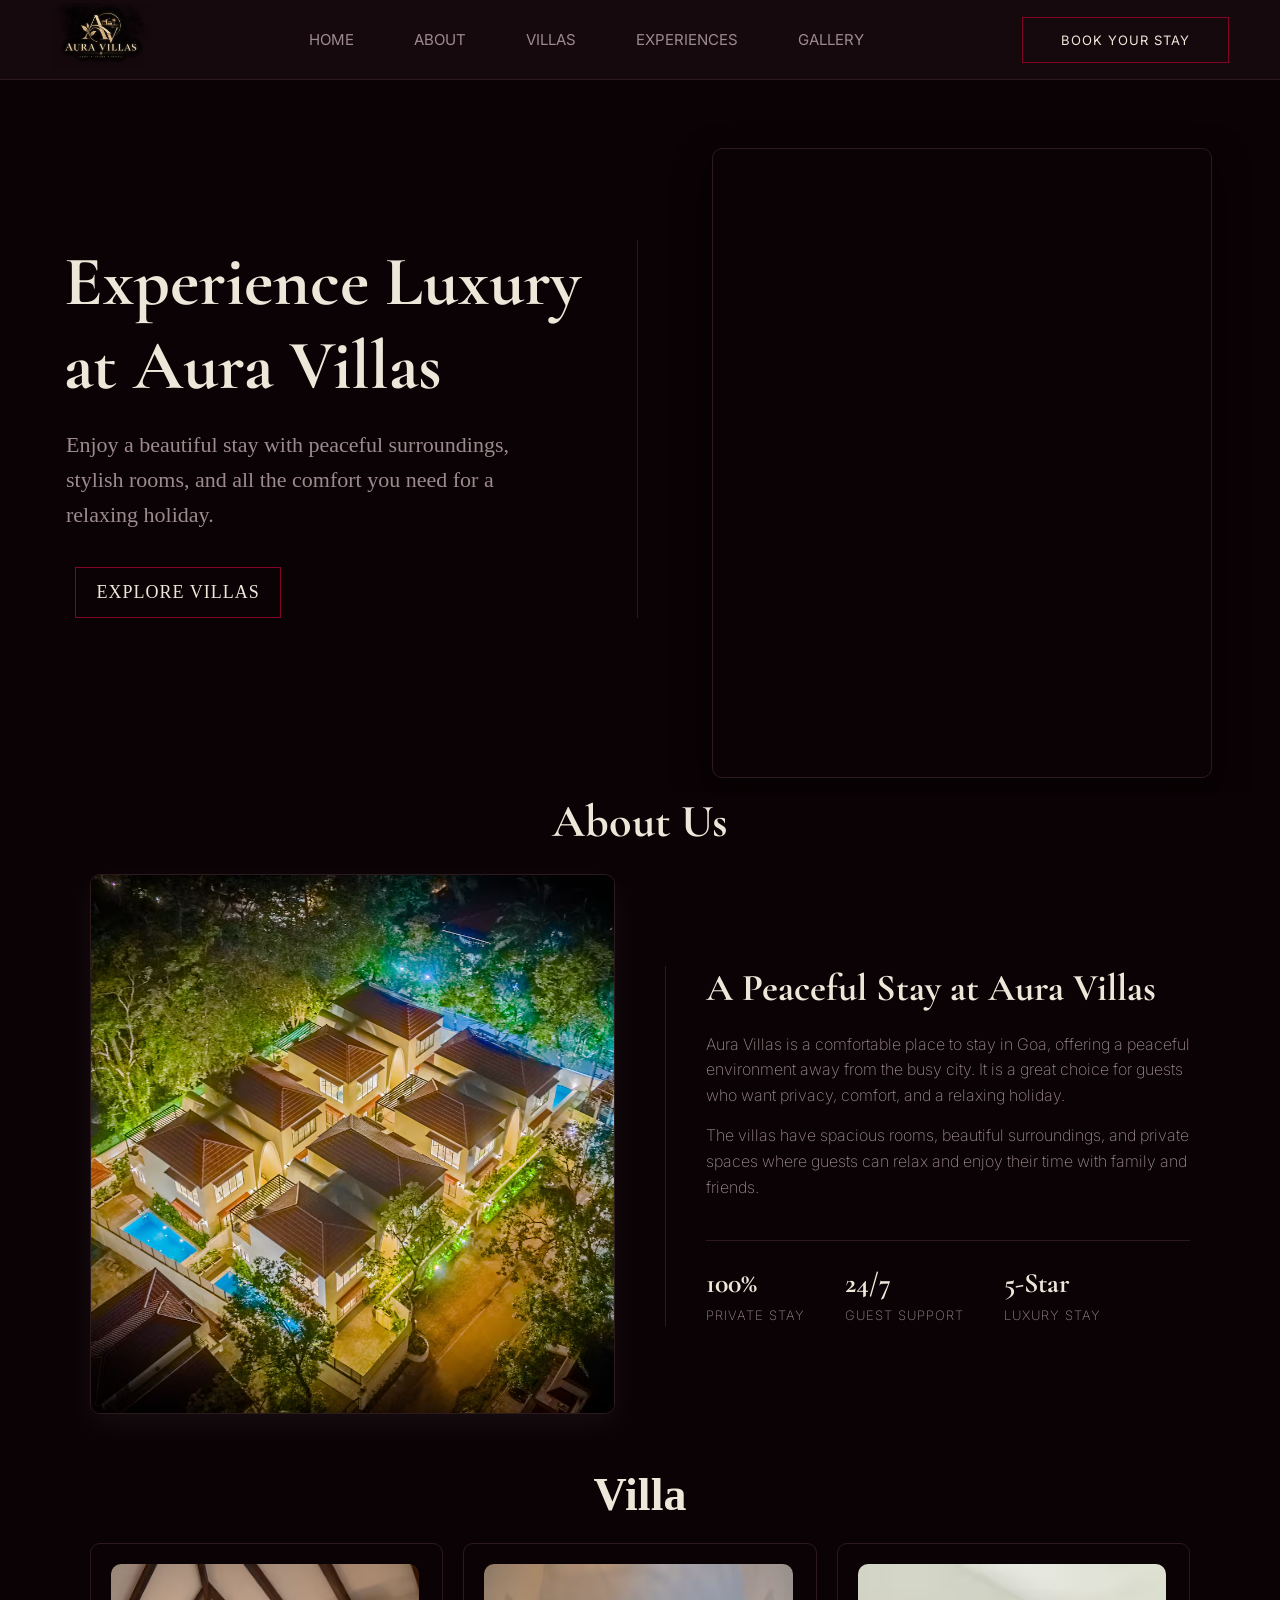
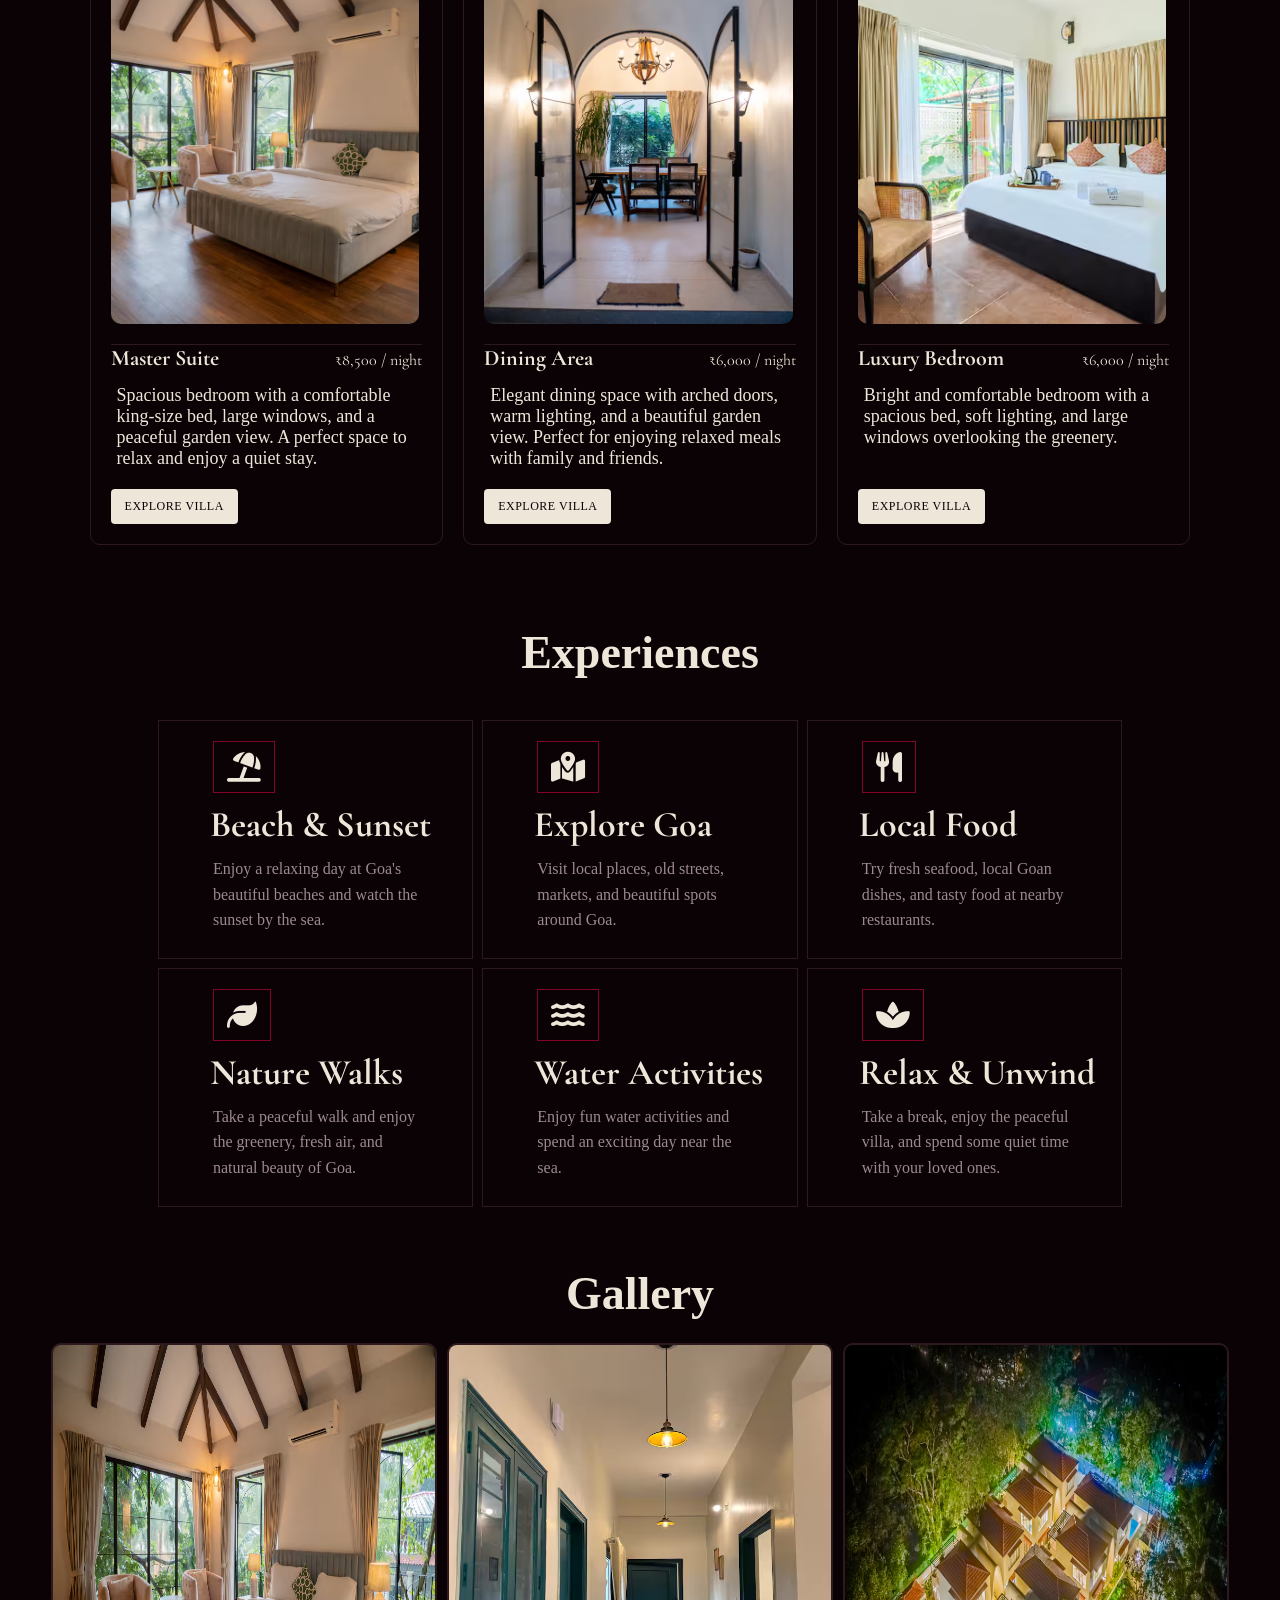
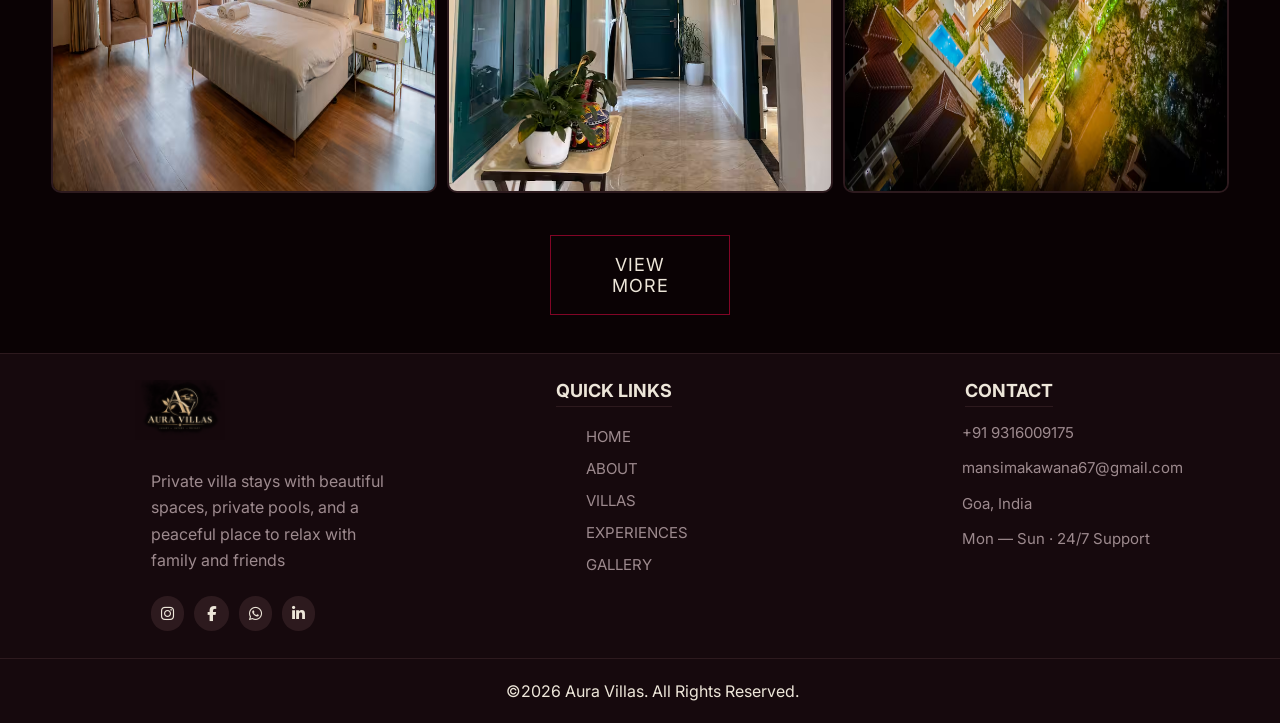
==== index.html @ abd3bade "link" ====
<!DOCTYPE html>
<html lang="en">

<head>
    <meta charset="UTF-8">
    <meta name="viewport" content="width=device-width, initial-scale=1.0">
    <link
        href="https://fonts.googleapis.com/css2?family=Cormorant+Garamond:wght@400;500;600;700&family=Inter:wght@400;500;600;700&family=JetBrains+Mono:wght@400;500;600;700&display=swap"
        rel="stylesheet">
    <link rel="stylesheet" href="https://cdnjs.cloudflare.com/ajax/libs/font-awesome/6.7.2/css/all.min.css">
    <link rel="stylesheet" href="css/style.css">
    <title>Aura Villas | Luxury Private Villas & Stays in Goa</title>
</head>

<body>

    <header>
        <div><img src="image/logo.png" alt="" class="logo"></div>
        <nav>
            <a href="#home">Home</a>
            <a href="#about">about</a>
            <a href="#villa">Villas</a>
            <a href="#experiences">Experiences</a>
            <a href="#gallery">Gallery</a>

        </nav>
        <a href="booking.html" class="btn">Book your stay</a>
    </header>
    <!-- ======================home=========================== -->

    <section class="home" id="home">
        <div class="con1">
            <div class="left">
                <!-- <p>You</p> -->
                <h1>Experience Luxury at Aura Villas</h1>
                <p>Enjoy a beautiful stay with peaceful surroundings, stylish rooms, and all the comfort you need for a
                    relaxing holiday.</p>
                <a class="btn-button" href="#villa">Explore villas</a>
            </div>
            <div class="hero-img"></div>


    </section>
    <!-- =======================about=============================== -->
    <section id="about" class="about-section">
        <h2>About Us</h2>
        <div class="about-container">
            <div class="about-img-box">
                <img src="image/img2.avif" alt="About Aura Villas">
            </div>
            <div class="about-text">


                <h3>A Peaceful Stay at Aura Villas</h3>

                <p>Aura Villas is a comfortable place to stay in Goa,
                    offering a peaceful environment away from the busy city.
                    It is a great choice for guests who want privacy,
                    comfort, and a relaxing holiday.</p>


                <p> The villas have spacious rooms, beautiful surroundings,
                    and private spaces where guests can relax and enjoy
                    their time with family and friends.</p>

                <div class="about-stats">
                    <div class="stat-item">
                        <h4>100%</h4>
                        <p>Private Stay</p>
                    </div>
                    <div class="stat-item">
                        <h4>24/7</h4>
                        <p>Guest Support</p>
                    </div>
                    <div class="stat-item">
                        <h4>5-Star</h4>
                        <p>Luxury Stay</p>
                    </div>
                </div>
            </div>

        </div>
    </section>

    <!-- ========================================= villas========================= -->

    <section id="villa" class="villa">
        <h2>Villa</h2>

        <div class="crad-con">
            <div class="room-card">
                <img src="image/img1.jpg" alt="">
                <div class="room-info">
                    <div class="mer" style="display: flex; gap:60px;">
                        <h3>Master Suite</h3>
                        <span class="price">₹8,500 / night</span>


                    </div>
                    <p>Spacious bedroom with a comfortable king-size bed, large windows, and a peaceful garden view. A
                        perfect space to relax and enjoy a quiet stay.</p>
                    <a class="explore_villas" href="explore_room1.html">Explore villa</a>
                </div>
            </div>


            <div class="room-card">
                <img src="image/img3.avif" alt="">
                <div class="room-info">
                    <div class="mer" style="display: flex; gap:64px;">
                        <h3>Dining Area</h3>
                        <span class="price">₹6,000 / night</span>

                    </div>

                    <p>Elegant dining space with arched doors, warm lighting, and a beautiful garden view. Perfect for
                        enjoying relaxed meals with family and friends.</p>
                    <a class="explore_villas" href="explore_room2.html">Explore villa</a>
                </div>
            </div>

            <div class="room-card">
                <img src="image/img4.avif" alt="">
                <div class="room-info">
                    <div class="mer">
                        <h3>Luxury Bedroom</h3>
                        <span class="price">₹6,000 / night</span>

                    </div>

                    <p>Bright and comfortable bedroom with a spacious bed, soft lighting, and large windows overlooking
                        the greenery.</p>

                    <a class="explore_villas" href="explore_room3.html">Explore villa</a>
                </div>
            </div>
        </div>
    </section>

    <!-- =====================experiences==================== -->
    <section id="experiences">
        <h2>Experiences</h2>
        <div class="exper-btn">

            <div class="detail-btn">
                <i class="fa-solid fa-umbrella-beach"></i>
                <h3>Beach & Sunset</h3>
                <p>Enjoy a relaxing day at Goa's beautiful beaches and watch the sunset by the sea.</p>
            </div>

            <div class="detail-btn">
                <i class="fa-solid fa-map-location-dot"></i>
                <h3>Explore Goa</h3>
                <p>Visit local places, old streets, markets, and beautiful spots around Goa.</p>
            </div>


            <div class="detail-btn">
                <i class="fa-solid fa-utensils"></i>
                <h3>Local Food</h3>
                <p>Try fresh seafood, local Goan dishes, and tasty food at nearby restaurants.</p>
            </div>

            <div class="detail-btn">
                <i class="fa-solid fa-leaf"></i>
                <h3>Nature Walks</h3>
                <p>Take a peaceful walk and enjoy the greenery, fresh air, and natural beauty of Goa.</p>
            </div>

            <div class="detail-btn">
                <i class="fa-solid fa-water"></i>
                <h3>Water Activities</h3>
                <p>Enjoy fun water activities and spend an exciting day near the sea.</p>
            </div>

            <div class="detail-btn">
                <i class="fa-solid fa-spa"></i>
                <h3>Relax & Unwind</h3>
                <p>Take a break, enjoy the peaceful villa, and spend some quiet time with your loved ones.</p>
            </div>
        </div>
    </section>
    <!-- ===========gallery================ -->
    <section id="gallery">
        <h2>Gallery</h2>
        <div class="gallery-con">
            <div class="gallery-card ">
                <img class="gallery-image" src="image/img1.jpg" alt="">
            </div>
            <div class="gallery-card ">
                <img class="gallery-image" src="image/img8.avif" alt="">
            </div>
            <div class="gallery-card">
                <img class="gallery-image" src="image/img2.avif" alt="">
            </div>
            <div class="gallery-card more-img">
                <img class="gallery-image" src="image/img3.avif" alt="">
            </div>
            <div class="gallery-card more-img">
                <img class="gallery-image" src="image/img4.avif" alt="">
            </div>
            <div class="gallery-card more-img">
                <img class="gallery-image" src="image/img5.avif" alt="">
            </div>
            <div class="gallery-card more-img">
                <img class="gallery-image" src="image/img6.avif" alt="">
            </div>
            <div class="gallery-card more-img">
                <img class="gallery-image" src="image/img7.avif" alt="">
            </div>
            <div class="gallery-card more-img">
                <img class="gallery-image" src="image/img8.avif" alt="">
            </div>

        </div>

        <button id="viewMore" class="viewMore">View More</button>
        <div id="imageP">
            <span>&times;</span>
            <img id="popupImage">
        </div>
    </section>

    <!-- ================footer======================= -->
    <footer class="site-footer">
        <div class="footer-container">

            <div class="footer-col">
                <img src="image/logo.png" alt="" class="lo">


                <p
                    style="padding: 1% 0 0 10%; line-height:1.65; font-size: 16px; width: 70%;text-align: start;margin: 0 23%;text-align: start;">
                    Private villa stays with beautiful spaces, private pools, and a peaceful place to relax with family
                    and friends</p>
                <div class="icon">
                    <a href="#"><i class="fa-brands fa-instagram"></i></a>
                    <a href="#" style="padding: 10px 13px;"><i class="fa-brands fa-facebook-f"></i></a>
                    <a href="#"><i class="fa-brands fa-whatsapp"></i></a>
                    <a href="#"><i class="fa-brands fa-linkedin-in"></i></a>
                </div>
            </div>

            <div class="footer-col">
                <h4>Quick Links</h4>

                <nav class="nav">
                    <a href="#home">Home</a>
                    <a href="#about">about</a>
                    <a href="#villa">Villas</a>
                    <a href="#experiences">Experiences</a>
                    <a href="#gallery">Gallery</a>

                </nav>
            </div>

            <div class="footer-col">
                <h4>Contact</h4>

                <p style="padding-top: 13px;"> +91 9316009175</p>
                <p> mansimakawana67@gmail.com</p>
                <p> Goa, India</p>
                <p>Mon — Sun · 24/7 Support</p>
            </div>
        </div>

        <div class="footer-bottom">
            <p>&copy;2026 Aura Villas. All Rights Reserved.</p>
        </div>
    </footer>

    <script src="js/script.js"></script>
</body>

</html>
---- css/style.css ----
:root {
        --color1: #810526;
        --color2: #9D8A8E;
        --color3: #2d1a1e;
        --color4: #0A0204;
        --color5: #EDE6D9;
        --color6: #9D8A8E;
        --color7: rgb(45 26 30 / 0.2);
        /* --color7: #ede6d9; */

        --serif: 'Cormorant Garamond', serif;
        --sans: 'Inter', sans-serif;
        --mono: 'JetBrains Mono', monospace;
    }

    * {
        padding: 0;
        margin: 0;
        color: var(--color5);
        box-sizing: border-box;

    }

    html,
    body {
        width: 100%;
        margin: 0;
        padding: 0;
        overflow-x: hidden;
        scroll-behavior: smooth;
    }

    img {
        max-width: 100%;
    }

    section,
    header,
    footer {
        max-width: 100%;
    }

    /* html {
        scroll-behavior: smooth;
    } */

    .logo {
        width: 100px;
    }

    header {
        background-color: #16090D;
        position: fixed;
        top: 0;
        font-family: var(--sans);
        width: 100%;
        z-index: 1000;
        border-bottom: 1px solid var(--color3);
        height: 80px;
        display: flex;
        align-items: center;
        justify-content: space-between;
        padding: 0 4%;
        font-size: 23px;
        color: var(--color2);
        /* background-color: var(--color1); */
    }

    nav {
        display: flex;
        gap: 60px;

    }


    nav a {
        color: var(--color2);
        text-decoration: none;
        text-transform: uppercase;
        font-size: 15px;
        transition: all 0.3s ease-in-out;
    }

    nav a:hover {
        color: var(--color5);
        transform: translateY(-1px);

    }

    .btn {
        display: inline-flex;
        align-items: center;
        padding: 14px 38px;
        color: var(--color5);
        text-decoration: none;
        text-transform: uppercase;
        border: 1px solid var(--color1);
        font-size: 13px;
        letter-spacing: 1px;
        transition: all 0.3s ease-in-out;

    }

    .btn:hover {
        background-color: var(--color1);
        transform: translateY(-2px);

        box-shadow: 0 10px 25px rgba(255, 255, 255, 0.15);

    }

    /* ================= */

    .hero-img {
        height: 100vh;
    }

    #home,
    #about,
    #villa,
    #experiences,
    #gallery {
        background-color: var(--color4);
    }

    .home {
        width: 100%;
        min-height: 85vh;
        padding: 80px 0 15px 0;
        overflow: hidden;




    }

    .con1 {
        display: grid;
        grid-template-columns: 1fr 1fr;
        align-items: center;
        max-width: 1300px;
        margin: 0 auto;
        padding: 0 5%;
    }

    .left {
        display: flex;
        flex-direction: column;
        justify-content: center;
        border-right: 1px solid var(--color3);

        animation: fadeInText 1s ease-in-out;
    }

    .left h1 {
        font-size: 70px;
        padding: 0 0 19px 0;
        font-family: var(--serif);
        font-weight: 700;
        color: var(--color5);
        line-height: 1.2;
    }

    .left p {
        font-size: 22px;
        padding: 0 73px 35px 2px;
        line-height: 1.6;
        color: var(--color6);
        font-weight: 400;


    }

    .btn-button {
        /* display: inline-flex; */

        padding: 14px 18px;
        color: var(--color5);

        border: 1px solid var(--color1);
        text-decoration: none;
        width: 36%;

        text-align: center;
        text-transform: uppercase;
        font-size: 18px;
        letter-spacing: 1px;
        margin: 0px 11px;
        transition: all 0.3s ease-in-out;
    }

    .btn-button:hover {
        /* background-color: var(--color1);
        transform: translateY(-2px); */
        color: var(--color5);
        border-color: var(--color5);
        transform: translateY(-3px);
        box-shadow: 0 10px 25px rgba(129, 5, 38, 0.4);
    }

    .home .hero-img {
        background-image: url(image/img1.avif);
        background-size: cover;
        background-position: center;
        width: 500px;
        height: 70vh;
        margin: 68px 4px 0 74px;
        border-radius: 10px;
        border: 1px solid var(--color3);
        transition: transform 0.4s ease;
        /* box-shadow: 0 10px 30px rgba(255, 255, 255, 0.15); */
        box-shadow: 0 15px 35px rgba(0, 0, 0, 0.5);
    }

    .home .hero-img:hover {
        transform: scale(1.03);
        box-shadow: 0 20px 40px rgba(129, 5, 38, 0.25);
        border-color: var(--color1);
    }


    /* ====================================== */
    #about h2 {
        width: 100%;
        font-size: 46px;
        padding: 0px 0 25px 0px;
        text-align: center;
        font-family: var(--serif);
    }

    .about-container {
        display: grid;
        grid-template-columns: 1fr 1fr;
        gap: 50px;
        margin: 0 7% 0 7%;
        align-items: center;
    }

    .about-text {
        display: flex;
        flex-direction: column;
        justify-content: center;
        border-left: 1px solid var(--color3);
        padding-left: 40px;
    }


    .about-text h3 {
        font-family: var(--serif);
        font-size: 38px;
        line-height: 1.2;
        color: var(--color5);
        margin-bottom: 20px;
    }

    .about-text p {
        font-size: 16px;
        line-height: 1.6;
        color: var(--color6);
        font-family: var(--sans);
        font-weight: 200;
        margin-bottom: 15px;
    }

    .about-stats {
        display: flex;
        gap: 40px;
        margin-top: 25px;
        border-top: 1px solid var(--color3);
        padding-top: 25px;
    }

    .stat-item h4 {
        font-size: 28px;
        font-family: var(--serif);
        color: var(--color5);
        margin-bottom: 5px;
    }

    .stat-item p {
        font-size: 13px;
        color: var(--color6);
        margin: 0;
        text-transform: uppercase;
        letter-spacing: 1px;
    }

    .about-img-box img {
        width: 100%;
        height: 60vh;
        object-fit: cover;
        border-radius: 10px;
        border: 1px solid var(--color3);
        box-shadow: 0 10px 30px rgba(255, 255, 255, 0.05);
        transition: transform 0.4s ease;
    }

    .about-img-box img:hover {
        transform: scale(1.02);
    }

    /* ============================================== */
    #villa {
        /* padding: 300px 0; */
        /* background-color: red; */
    }

    .villa h2 {
        width: 100%;
        font-size: 46px;
        padding: 50px 0 22px 0px;
        text-align: center;
    }

    .crad-con {
        display: grid;
        grid-template-columns: repeat(3, 1fr);
        gap: 20px;
        margin: 0 7% 0% 7%;
        object-fit: cover;
        /* border: 2px solid var(--color3);
        padding: 50px; */
        align-items: stretch;
        cursor: pointer;

    }


    .crad-con img {
        width: 99%;
        height: 40vh;
        object-fit: cover;
        /* transition: transform 0.4s ease; */
        border-radius: 10px;
    }

    /* .crad-con img:hover {
        transform: scale(1.05);
    } */

    .room-card {
        border: 1px solid var(--color3);
        padding: 20px;
        border-radius: 10px;
        transition: all 0.3s ease-in-out;

        display: flex;
        flex-direction: column;
        height: auto;


    }

    .room-card:hover {
        border: 1px solid var(--color1);
        transform: translateY(-5px);

    }

    .room-info {
        border-top: 1px solid var(--color3);
        margin-top: 20px;

        display: flex;
        flex-direction: column;
        flex-grow: 1;

    }


    .room-info h3 {
        font-family: var(--serif);
        font-size: 22px;
        white-space: nowrap;

    }

    .room-info h3:hover {
        color: var(--color1);
    }

    .price {
        font-size: 16px;
        font-family: var(--serif);
        white-space: nowrap;
        border-bottom: none;
    }

    .room-info P {
        font-size: 18px;
        padding: 14px 6px 0 6px;
        font-family: var(--arial);
        font-weight: 200;
        flex-grow: 1;


    }

    .mer {
        display: flex;
        justify-content: space-between;
        align-items: baseline;
        gap: 10px;
        flex-wrap: nowrap;
    }

    .explore_villas {
        display: inline-flex;
        align-items: center;
        justify-content: center;
        padding: 10px 14px;
        border-radius: 4px;
        color: var(--color4);
        text-decoration: none;
        background-color: var(--color5);
        text-transform: uppercase;
        font-size: 12px;
        letter-spacing: 0.5px;
        margin-top: 20px;
        width: auto;
        transition: all 0.3s ease-in-out;
        align-self: flex-start;
    }

    .explore_villas:hover {
        background-color: var(--color1);
        color: var(--color5);
        transform: translateY(-2px);
    }



    /* ======================================= */

    #experiences h2 {
        /* width: 100%; */
        font-size: 46px;
        padding: 81px 0 1px 0px;
        text-align: center;
    }


    .exper-btn {
        display: grid;
        grid-template-columns: repeat(3, 1fr);
        /* border: 1px solid var(--color3); */
        gap: 9px;
        padding: 30px;
        margin: 10px 10% 0 10%;

    }



    .detail-btn {
        display: block;
        border: 1px solid var(--color3);
        padding: 20px 20px 0 20px;
        /* transition: background-color 0.4s ease; */
        transition: transform 0.4s ease;
    }

    .detail-btn:hover {
        border: 1px solid var(--color1);
        background-color: var(--color3);
        transform: translateY(-5px);
    }

    /* .detail-btn:hover {
        background-color: rgb(45 26 30 / 20%);
    } */

    .detail-btn i {
        font-size: 30px;
        padding: 10px 13px 10px 13px;
        /* width: 22%; */
        margin-left: 34px;
        border: 1px solid var(--color1);

    }

    .detail-btn i:hover {
        color: var(--color5);
        background-color: var(--color1);
        /* transform: translateY(-5px) scale(1.1); */
    }

    .detail-btn h3 {
        font-family: var(--serif);
        font-size: 36px;
        padding: 10px 6px;
        padding: 10px 0px 0 31px;
    }

    .detail-btn p {
        font-size: 16px;
        padding: 10px 28px 25px 34px;
        font-family: var(--arial);
        font-weight: 200;
        color: var(--color6);
        line-height: 1.6;
    }

    /* .detail-btn div {
        display: flex;
        align-items: center;
        gap: 30px;
        padding-bottom: 12px;
    } */
    /* ======================================================= */
    #gallery {
        padding-bottom: 3%;
    }

    #gallery h2 {
        font-size: 46px;
        padding: 30px 0 23px 0px;
        text-align: center;
    }

    .gallery-con {
        display: grid;
        grid-template-columns: 1fr 1fr 1fr;
        /* grid-template-rows: 1fr 1fr; */
        gap: 10px;
        margin: 0 4% 3% 4%;

    }

    .gallery-card img {
        /* width: 435px;
        height: 59vh; */
        border: 2px solid var(--color3);
        /* box-shadow: 0 10px 30px rgba(255, 255, 255, 0.15); */
        width: 100%;
        height: 450px;
        cursor: pointer;
        transition: transform 0.4s ease;
        border-radius: 10px;

    }



    .gallery-card img:hover {
        transform: scale(1.05);
    }


    .more-img {
        display: none;

    }

    .viewMore {
        display: flex;
        justify-content: center;
        /* border: none; */
        padding: 18px 38px;
        align-items: center;
        margin: 0 43%;
        width: auto;
        font-size: 18px;
        /* border-radius: 10px; */
        /* margin-bottom: 5%; */
        font-family: var(--sans);
        text-transform: uppercase;
        letter-spacing: 1px;
        color: var(--color5);
        background-color: transparent;
        border: 1px solid var(--color1);
        transition: all 0.3s ease-in-out;
    }

    .viewMore:hover {
        background-color: var(--color1);
        transform: translateY(-2px);
        box-shadow: 0 10px 25px rgba(255, 255, 255, 0.15);
    }

    #imageP {
        display: none;
        position: fixed;
        top: 0;
        left: 0;
        width: 100%;
        height: 100%;

        background-color: rgba(0, 0, 0, 0.85);
        z-index: 1000;
        align-items: center;
        justify-content: center;
    }

    #imageP img {
        max-width: 90%;
        max-height: 90%;
        object-fit: contain;
    }

    #imageP span {
        position: absolute;
        top: 20px;
        right: 30px;
        color: white;
        font-size: 40px;
        cursor: pointer;
        z-index: 100000;
    }



    /* ================================================================= */
    .site-footer {
        background-color: #16090D;
        padding-top: 2%;
        width: 100%;
        font-family: var(--sans);
        border-top: 1px solid var(--color3);

    }


    .footer-container {
        display: flex;
        flex-wrap: wrap;
        justify-content: space-between;
        /* gap: 30px; */
        max-width: 1500px;
        margin: 0 auto;
        padding: 0 73px 4px 20px;
    }

    .footer-col {
        flex: 1;
        min-width: 240px;
        text-align: center;
    }

    .footer-col nav {
        display: flex;
        flex-direction: column;
        align-items: flex-start;

        margin: 5% 43%;
        gap: 13px;


    }

    .footer-col nav a {
        color: var(--color2);
        text-decoration: none;
        text-transform: uppercase;
        font-size: 15px;
        transition: all 0.3s ease-in-out;
    }

    .footer-col nav a:hover {
        color: var(--color5);
        transform: translateY(-1px);
    }




    .footer-col h4 {
        /* color: var(--color2); */
        text-decoration: none;
        text-transform: uppercase;
        font-size: 18px;
        border-bottom: 1px solid var(--color3);

        display: inline-block;
        padding-bottom: 5px;
        transition: all 0.3s ease-in-out;
    }


    .footer-col h4:hover {
        border-bottom: 1px solid var(--color1);
        color: var(--color1);
        /* transform: translateY(-1px); */
    }


    .footer-col p {
        font-size: 15px;
        line-height: 1.7;
        margin-bottom: 10px;
        display: flex;

        align-items: center;
        padding: 0 0% 0 38%;
        color: var(--color2);
        text-decoration: none;

        transition: all 0.3s ease-in-out;

    }

    .footer-col p:hover {
        color: var(--color5);
        transform: translateY(-1px);
    }


    .lo {
        width: 90px;
        /* margin: 20px; */
        margin-left: -19%;
        padding-bottom: 20px;

    }

    .icon {
        display: flex;
        gap: 10px;
        /* padding-top: 5%; */
        text-align: center;
        margin: 23px 33%;

    }

    .icon a {
        background: var(--color3);
        /* color: var(--color1); */
        font-size: 18px;
        padding: 10px;
        border-radius: 20px;
        display: flex;
        align-items: center;
        justify-content: center;
    }

    .icon a:hover {
        background-color: var(--color1);

    }


    .footer-col a {
        color: var(--color9);
        text-decoration: none;
        font-size: 15px;
        transition: color 0.3s;
    }

    .footer-col a:hover {
        color: var(--color11);
    }

    .footer-bottom {

        background-color: var(--color10);


        font-size: 16px;
        border-top: 1px solid var(--color3);
        padding: 22px 16px 22px 40px;
        color: var(--color11);
        text-align: center;
    }

    .footer-bottom p {
        transition: all 0.3s ease-in-out;
    }

    .footer-bottom p:hover {
        color: var(--color1);
        /* color: var(--color1); */
    }

    @media (max-width: 1200px) {

        header {
            width: 100%;
            padding: 0 4%;
        }

        nav {
            gap: 30px;
        }

        .con1 {
            padding: 0 4%;
        }

        .left h1 {
            font-size: 58px;
        }

        .left p {
            font-size: 19px;
            padding-right: 30px;
        }

        .home .hero-img {
            width: 90%;
            margin: 50px auto 0;
        }

        .crad-con {
            margin: 0 1%;
        }

        .room-card {
            height: auto;
            min-height: 520px;
        }

        .gallery-con {
            grid-template-columns: repeat(2, 1fr);
            margin: 0 3% 3%;
        }

        .gallery-card img {
            width: 100%;
            height: 450px;
        }


    }

    @media (max-width: 992px) {


        header {
            width: 92%;
            height: 70px;
            padding: 0 4%;
        }

        .logo {
            width: 85px;
        }

        nav {
            gap: 18px;
        }

        nav a {
            font-size: 12px;
        }

        .btn {
            padding: 11px 18px;
            font-size: 11px;
        }


        /* HOME */

        .home {
            padding-top: 90px;
        }

        .con1 {
            grid-template-columns: 1fr;
            gap: 40px;
            text-align: center;
        }

        .left {
            border-right: none;
            border-bottom: 1px solid var(--color3);
            padding-bottom: 35px;
            align-items: center;
        }

        .left h1 {
            font-size: 55px;
        }

        .left p {
            font-size: 18px;
            padding: 0 10%;
        }

        .btn-button {
            width: 180px;
            margin: 0;
        }

        .home .hero-img {
            width: 80%;
            height: 55vh;
            margin: 0 auto;
        }


        .about-container {
            grid-template-columns: 1fr;
            gap: 35px;
            margin: 0 7%;
        }

        .about-img-box {
            order: 1;
        }

        .about-text {
            order: 2;
            border-left: none;
            border-top: 1px solid var(--color3);
            padding: 30px 0 0;
        }

        .about-img-box img {
            height: 50vh;
        }

        .about-text h3 {
            font-size: 34px;
        }



        .crad-con {
            grid-template-columns: repeat(2, 1fr);
            gap: 18px;
            margin: 0 5%;
        }

        .room-card {
            height: auto;
            min-height: 441px;
            padding: 15px;
        }

        .crad-con img {
            width: 100%;
            height: 35vh;
        }

        .room-info h3 {
            font-size: 30px;
        }

        .room-info p {
            font-size: 16px;
        }

        .mer {
            gap: 10px !important;
            flex-wrap: wrap;
            align-items: center;
        }

        .price {
            padding: 10px;
        }



        .exper-btn {
            grid-template-columns: repeat(2, 1fr);
            margin: 10px 5%;
            padding: 20px;
        }

        .detail-btn h3 {
            font-size: 30px;
            padding-left: 15px;
        }

        .detail-btn p {
            padding-left: 18px;
            padding-right: 18px;
        }

        .detail-btn i {
            margin-left: 15px;
        }




        .gallery-con {
            grid-template-columns: repeat(2, 1fr);
            margin: 0 5% 4%;
        }

        .gallery-card img {
            width: 100%;
            height: 400px;
        }

        .viewMore {
            margin: 0 auto;
        }

        .footer-container {
            padding: 30px 5%;
            gap: 35px;
        }

        .footer-col {
            min-width: 200px;
        }

        .footer-col p {
            padding: 0 !important;
            margin: 8px 0 !important;
            justify-content: center;
        }

        .footer-col nav {
            margin: 20px auto;
            align-items: center;
        }

        .lo {
            margin: 0 auto 20px;
            display: block;
        }

        .icon {
            margin: 20px auto;
            justify-content: center;
        }

    }

    @media (max-width: 768px) {
        header {
            position: fixed;
            width: 100%;
            height: auto;
            min-height: 65px;
            padding: 10px 5%;
            box-sizing: border-box;
            flex-wrap: wrap;
            justify-content: center;
            gap: 10px;
        }

        header>div {
            width: 100%;
            display: flex;
            justify-content: center;
        }

        .logo {
            width: 75px;
        }

        header nav {
            width: 100%;
            justify-content: center;
            flex-wrap: wrap;
            gap: 12px;
        }

        header nav a {
            font-size: 10px;
        }

        header>.btn {
            display: none;
        }

        .home {
            padding-top: 150px;
            min-height: auto;
            padding-bottom: 50px;
        }

        .con1 {
            display: flex;
            flex-direction: column;
            padding: 0 6%;
            gap: 30px;
        }

        .left {
            width: 100%;
            border-bottom: 1px solid var(--color3);
            padding-bottom: 30px;
        }

        .left h1 {
            font-size: 42px;
            line-height: 1.1;
            padding-bottom: 15px;
        }

        .left p {
            font-size: 16px;
            line-height: 1.6;
            padding: 0;
        }

        .btn-button {
            width: 160px;
            font-size: 13px;
            padding: 12px;
            margin-top: 10px;
        }

        .home .hero-img {
            width: 100%;
            height: 55vh;
            margin: 0;
            border-radius: 8px;
        }

        #about h2,
        .villa h2,
        #experiences h2,
        #gallery h2 {
            font-size: 38px;
        }



        #about {
            padding: 45px 0;
        }

        .about-container {
            display: flex;
            flex-direction: column;
            margin: 0 6%;
            gap: 25px;
        }

        .about-img-box {
            width: 100%;
        }

        .about-img-box img {
            width: 100%;
            height: 45vh;
        }

        .about-text {
            padding: 25px 0 0;
            border-top: 1px solid var(--color3);
        }

        .about-text h3 {
            font-size: 32px;
        }

        .about-text p {
            font-size: 15px;
        }

        .about-stats {
            gap: 15px;
            justify-content: space-between;
        }

        .stat-item {
            text-align: center;
        }

        .stat-item h4 {
            font-size: 23px;
        }

        .stat-item p {
            font-size: 10px;
        }

        #villa {
            padding-bottom: 40px;
        }

        .villa h2 {
            padding-top: 45px;
        }

        .crad-con {
            display: flex;
            overflow-x: auto;
            flex-wrap: nowrap;
            gap: 20px;
            margin: 0 6%;
            padding-bottom: 15px;

            scroll-snap-type: x mandatory;
            -webkit-overflow-scrolling: touch;
        }

        .room-card {
            flex: 0 0 85%;
            min-width: 85%;
            width: 85%;
            min-height: auto;
            height: auto;
            padding: 15px;
            box-sizing: border-box;
            scroll-snap-align: start;
        }

        .crad-con img {
            width: 100%;
            height: 300px;
        }

        .room-info {
            margin-top: 15px;
        }

        .room-info h3 {
            font-size: 30px;
            padding: 10px 0;
        }

        .room-info p {
            font-size: 15px;
            line-height: 1.6;
            padding: 8px 0;
        }

        .mer {
            display: flex;
            gap: 5px;
            justify-content: space-between;
        }

        .price {
            font-size: 17px;
            padding: 10px 0;
            border-bottom: none;
        }

        .explore_villas {
            font-size: 11px;
            padding: 10px 12px;
            margin: 10px 0;
        }

        .crad-con::-webkit-scrollbar {
            height: 5px;
        }

        .crad-con::-webkit-scrollbar-thumb {
            background: var(--color2);
            border-radius: 10px;
        }

        .crad-con::-webkit-scrollbar-track {
            background: var(--color7);
            border-radius: 10px;
        }

        #experiences {
            padding-bottom: 40px;
        }

        #experiences h2 {
            padding-top: 50px;
        }


        .exper-btn {
            display: flex;
            overflow-x: auto;
            flex-wrap: nowrap;
            gap: 15px;
            margin: 10px 5%;
            padding: 10px 0 15px;

            scroll-snap-type: x mandatory;
            -webkit-overflow-scrolling: touch;
        }

        .detail-btn {
            flex: 0 0 85%;
            min-width: 85%;
            padding: 18px 15px;
            scroll-snap-align: start;
        }

        .detail-btn i {
            margin-left: 0;
            font-size: 25px;
            padding: 8px 10px;
        }

        .detail-btn h3 {
            font-size: 30px;
            padding: 12px 0 5px;
        }

        .detail-btn p {
            font-size: 14px;
            padding: 5px 0 15px;
        }

        .exper-btn::-webkit-scrollbar {
            height: 5px;
        }

        .exper-btn::-webkit-scrollbar-thumb {
            background: var(--color2);
            border-radius: 10px;
        }

        .exper-btn::-webkit-scrollbar-track {
            background: var(--color7);
            border-radius: 10px;
        }

        #gallery {
            padding-bottom: 40px;
        }

        #gallery h2 {
            padding-top: 45px;
        }

        .gallery-con {
            display: flex;
            overflow-x: auto;
            flex-wrap: nowrap;
            gap: 12px;
            margin: 0 6% 25px;
            padding-bottom: 15px;

            scroll-snap-type: x mandatory;
            -webkit-overflow-scrolling: touch;
        }

        .gallery-card {
            flex: 0 0 85%;
            min-width: 85%;
            scroll-snap-align: start;
        }

        .gallery-card img {
            width: 100%;
            height: 330px;
        }

        .gallery-card img:hover {
            transform: none;
        }

        .viewMore {
            margin: 0 auto;
            padding: 13px 25px;
            font-size: 14px;
        }

        .gallery-con::-webkit-scrollbar {
            height: 5px;
        }

        .gallery-con::-webkit-scrollbar-thumb {
            background: var(--color2);
            border-radius: 10px;
        }

        .gallery-con::-webkit-scrollbar-track {
            background: var(--color7);
            border-radius: 10px;
        }

        #imageP img {
            max-width: 92%;
            max-height: 75%;
        }

        #imageP span {
            top: 15px;
            right: 20px;
            font-size: 35px;
        }

        .site-footer {
            padding-top: 35px;
        }

        .footer-container {
            flex-direction: column;
            padding: 20px 6%;
            gap: 35px;
            text-align: center;
        }

        .footer-col {
            width: 100%;
            min-width: 0;
        }

        .footer-col p {
            width: 100% !important;
            padding: 0 !important;
            margin: 10px 0 !important;
            justify-content: center;
            text-align: center !important;
            font-size: 14px;
        }

        .footer-col nav {
            margin: 20px 0;
            align-items: center;
            gap: 12px;
        }

        .footer-col nav a {
            font-size: 12px;
        }

        .lo {
            width: 80px;
            margin: 0 auto 15px;
            display: block;
        }

        .icon {
            margin: 20px auto;
            justify-content: center;
            gap: 8px;
        }

        .icon a {
            font-size: 15px;
            padding: 9px;
        }

        .footer-bottom {
            padding: 18px 10px;
            font-size: 12px;
        }

    }


    @media (max-width: 480px) {

        header {
            min-height: 60px;
            padding: 8px 3%;
        }

        .logo {
            width: 65px;
        }

        header nav {
            gap: 8px;
        }

        header nav a {
            font-size: 8px;
        }


        .home {
            padding-top: 135px;
        }

        .left h1 {
            font-size: 35px;
        }

        .left p {
            font-size: 14px;
        }

        .home .hero-img {
            height: 45vh;
        }


        #about h2,
        .villa h2,
        #experiences h2,
        #gallery h2 {
            font-size: 32px;
        }


        .about-img-box img {
            height: 38vh;
        }

        .about-text h3 {
            font-size: 27px;
        }

        .about-text p {
            font-size: 14px;
        }


        .about-stats {
            gap: 8px;
        }

        .stat-item h4 {
            font-size: 20px;
        }

        .stat-item p {
            font-size: 8px;
            letter-spacing: 0.5px;
        }


        .crad-con {
            margin: 0 5%;
        }

        .crad-con img {
            height: 260px;
        }

        .room-info h3 {
            font-size: 27px;
        }

        .price {
            font-size: 15px;
        }

        .room-info p {
            font-size: 14px;
        }


        .detail-btn h3 {
            font-size: 26px;
        }


        .gallery-card img {
            height: 280px;
        }

        .viewMore {
            font-size: 12px;
            padding: 11px 20px;
        }

    }
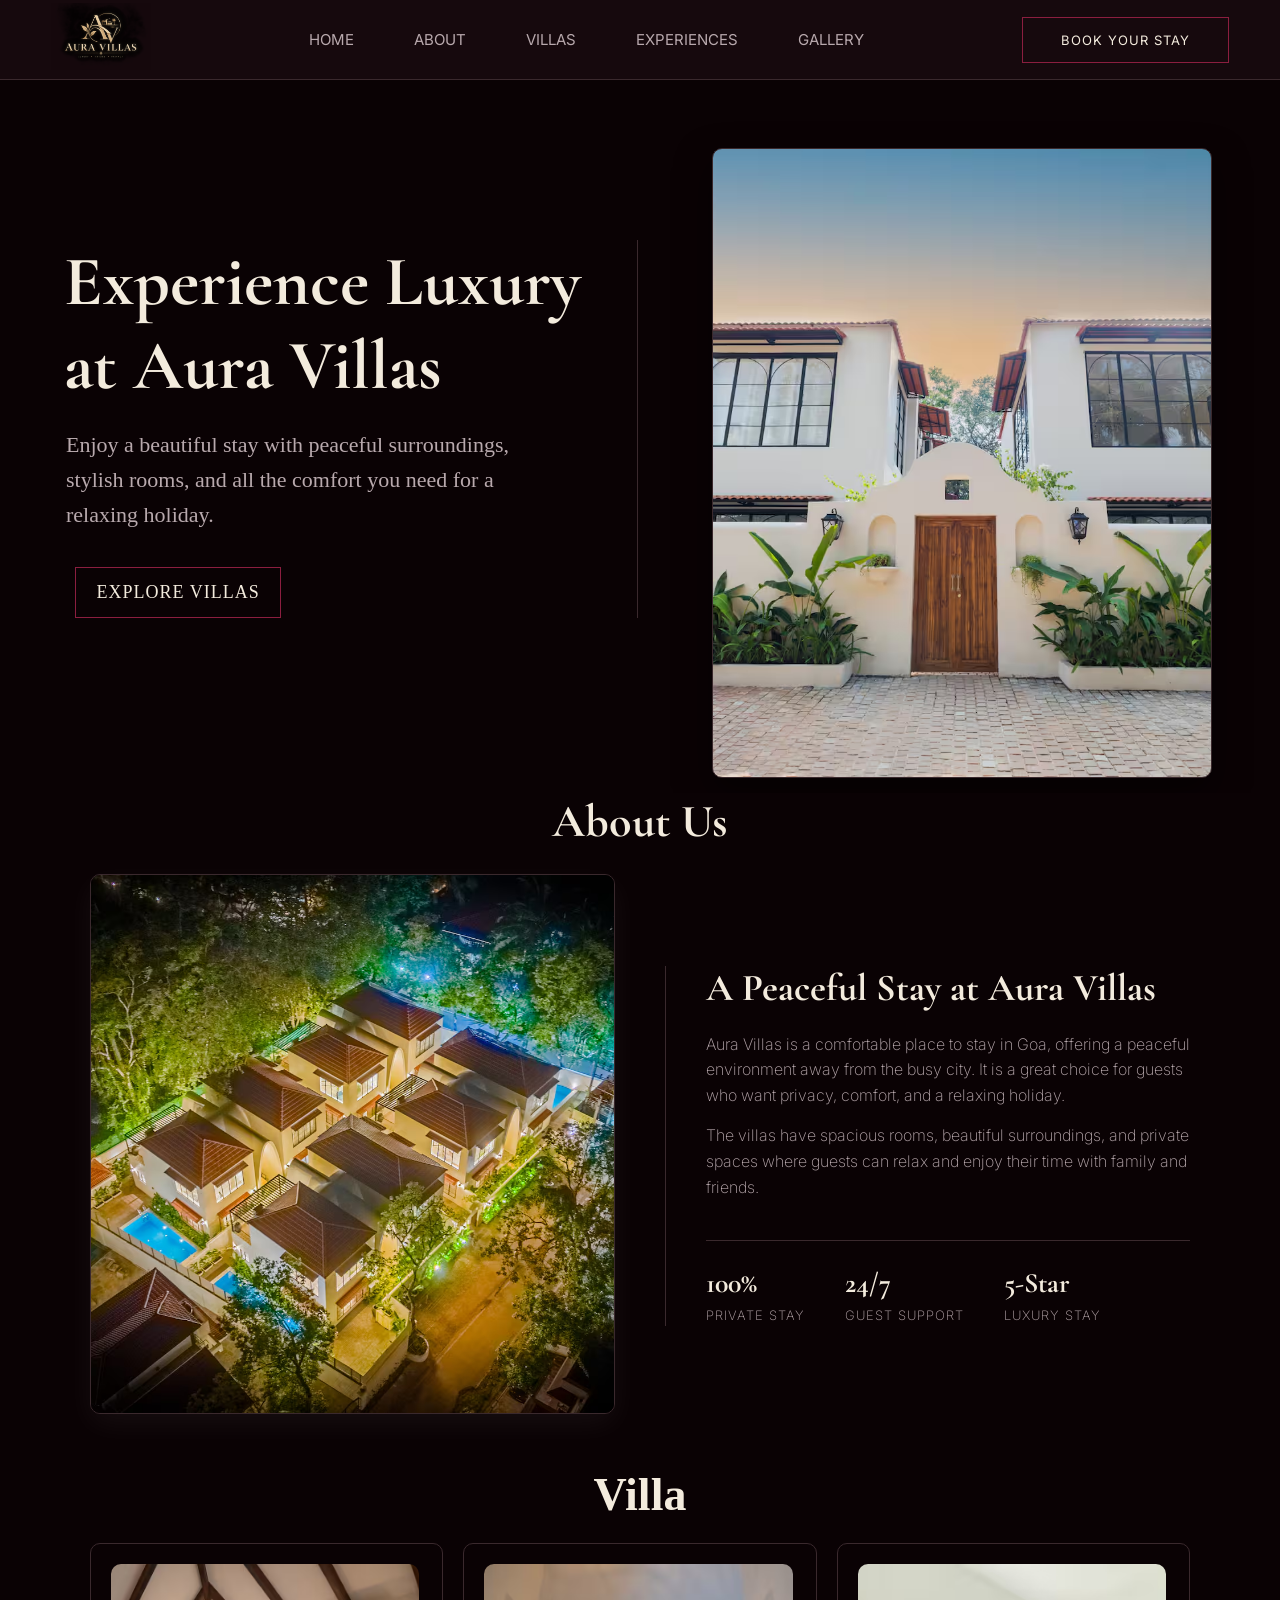
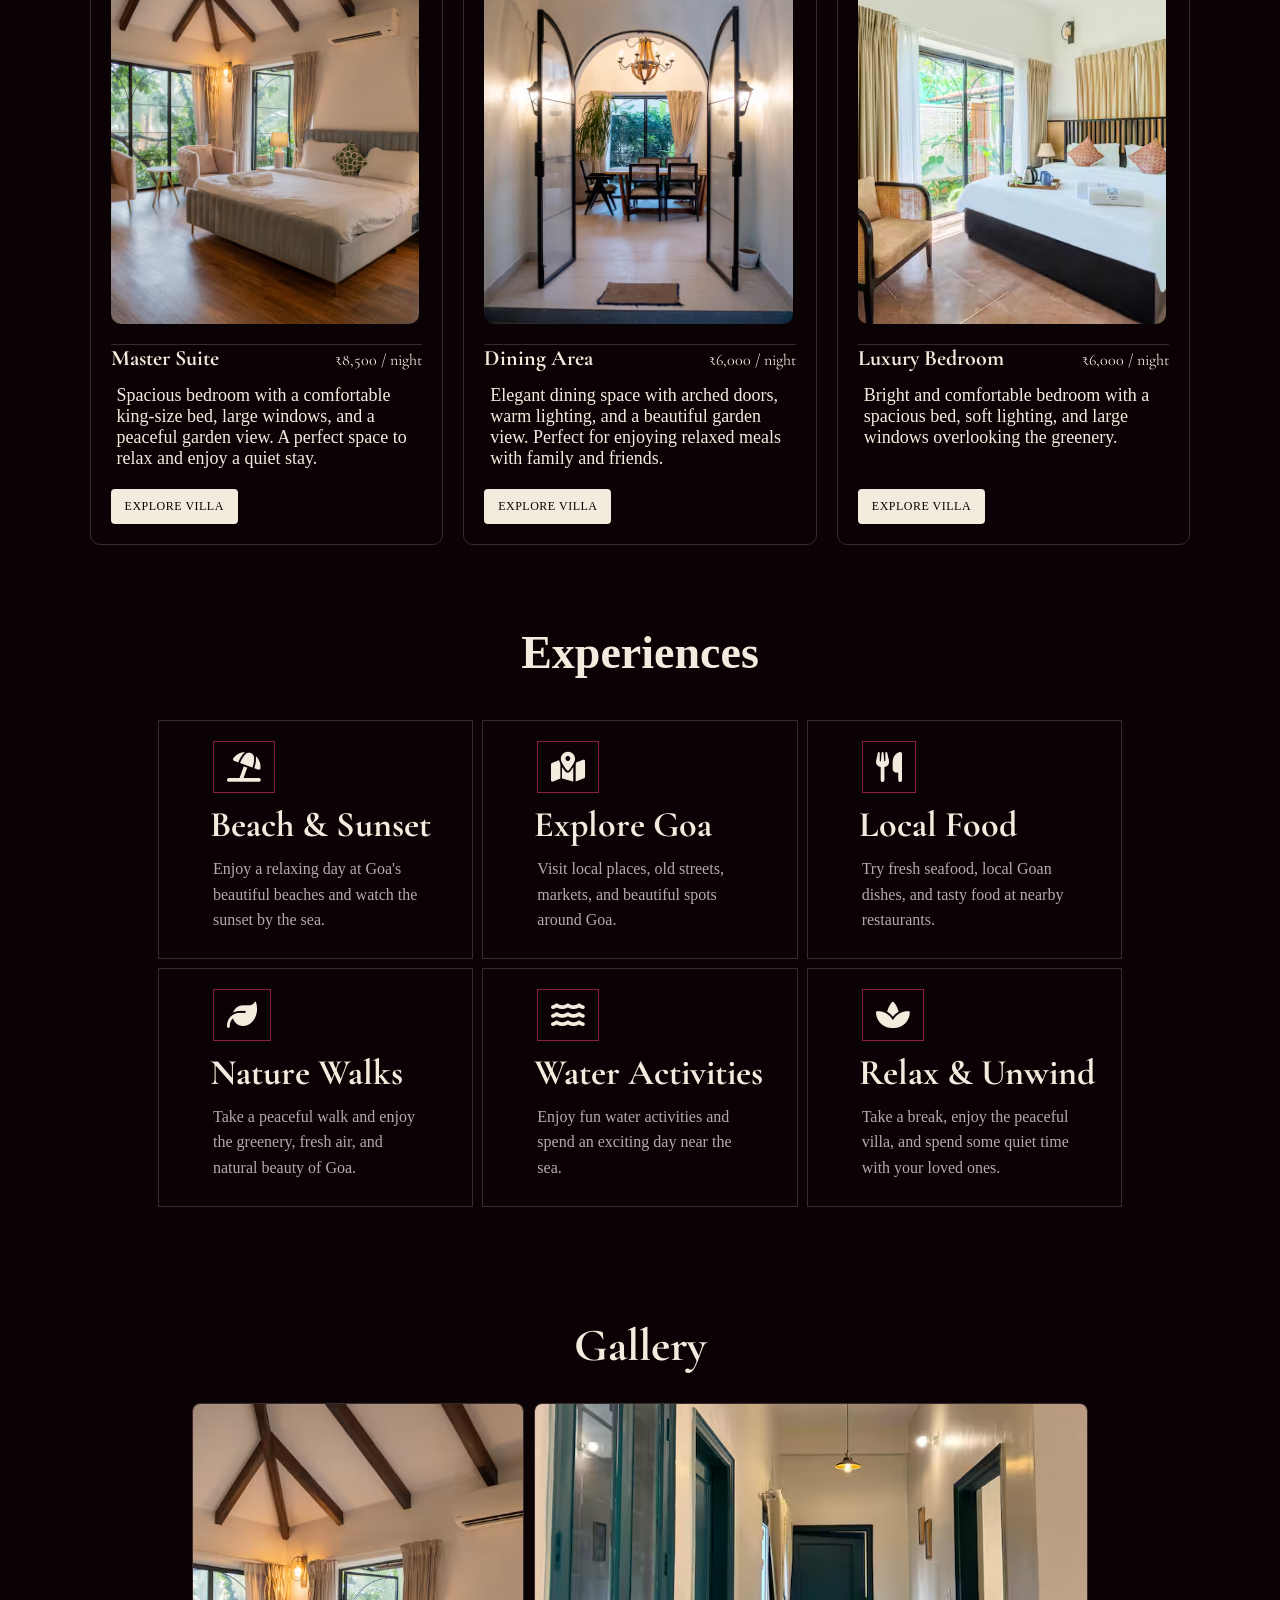
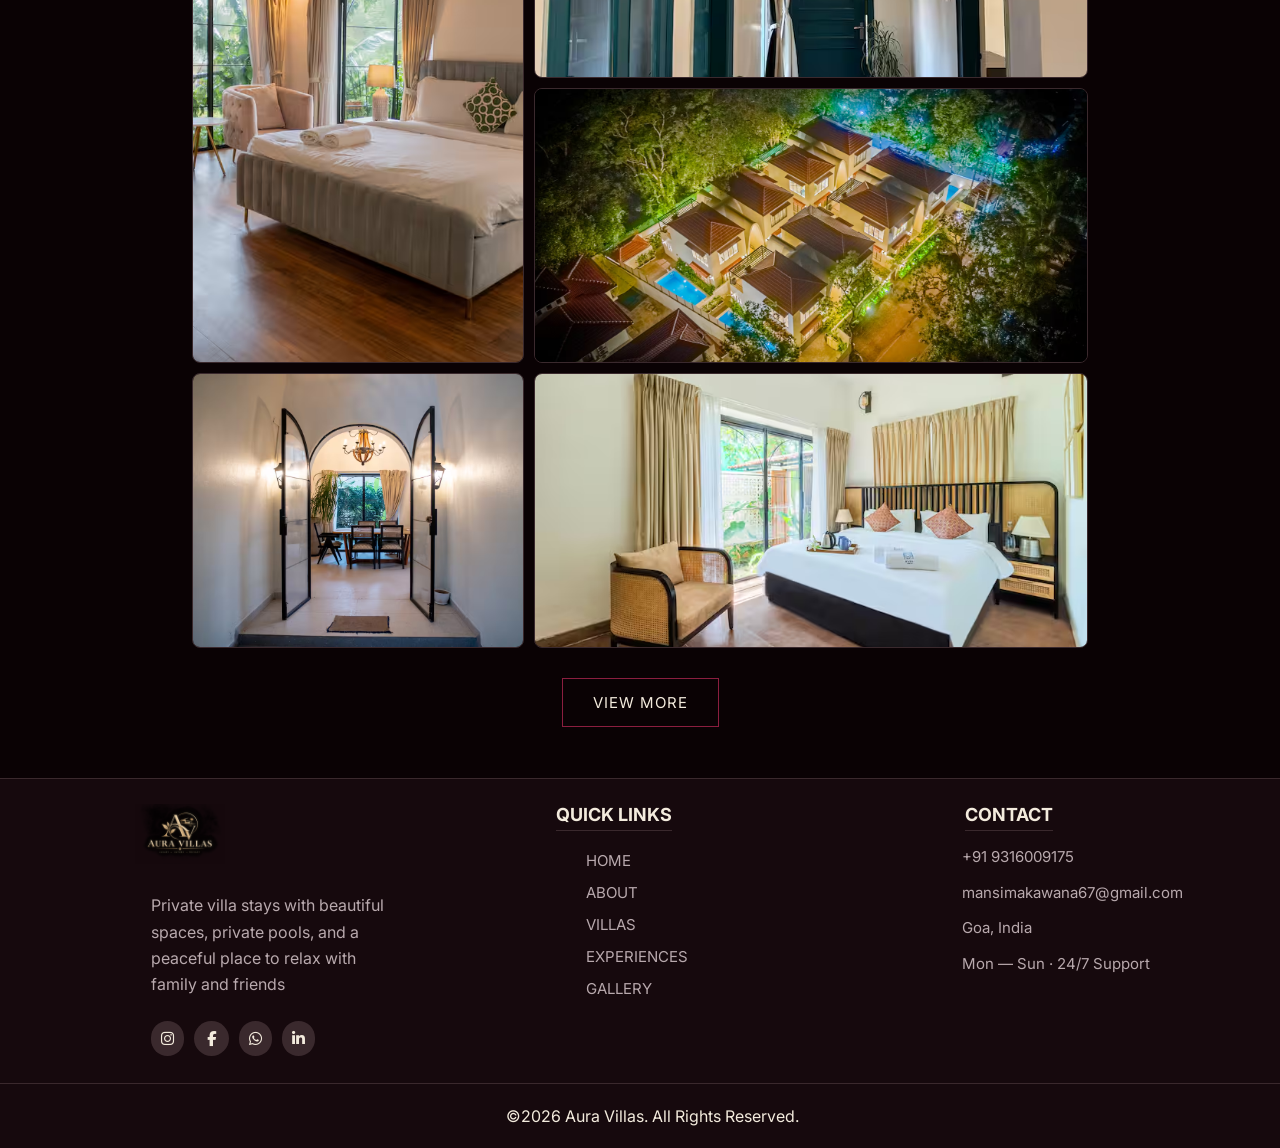
==== commit 7ddc82d8: "vliias" ====
--- a/index.html
+++ b/index.html
@@ -184,7 +184,7 @@
     <section id="gallery">
         <h2>Gallery</h2>
         <div class="gallery-con">
-            <div class="gallery-card ">
+            <div class="gallery-card gallery-large">
                 <img class="gallery-image" src="image/img1.jpg" alt="">
             </div>
             <div class="gallery-card ">
@@ -193,10 +193,10 @@
             <div class="gallery-card">
                 <img class="gallery-image" src="image/img2.avif" alt="">
             </div>
-            <div class="gallery-card more-img">
+            <div class="gallery-card ">
                 <img class="gallery-image" src="image/img3.avif" alt="">
             </div>
-            <div class="gallery-card more-img">
+            <div class="gallery-card">
                 <img class="gallery-image" src="image/img4.avif" alt="">
             </div>
             <div class="gallery-card more-img">
@@ -210,6 +210,12 @@
             </div>
             <div class="gallery-card more-img">
                 <img class="gallery-image" src="image/img8.avif" alt="">
+            </div>
+            <div class="gallery-card more-img">
+                <img class="gallery-image" src="image/img9.avif" alt="">
+            </div>
+            <div class="gallery-card more-img">
+                <img class="gallery-image" src="image/img10.avif" alt="">
             </div>
 
         </div>
--- a/css/style.css
+++ b/css/style.css
@@ -1,12 +1,12 @@
     :root {
-        --color1: #810526;
-        --color2: #9D8A8E;
-        --color3: #2d1a1e;
+        --color1: #8B1E3F;
+        --color2: #B8A9AD;
+        --color3: #3A292D;
         --color4: #0A0204;
-        --color5: #EDE6D9;
-        --color6: #9D8A8E;
-        --color7: rgb(45 26 30 / 0.2);
-        /* --color7: #ede6d9; */
+        --color5: #F3EBDD;
+        --color6: #B8A9AD;
+        --color7: rgb(58 41 45 / 0.2);
+        --color8: #16090D;
 
         --serif: 'Cormorant Garamond', serif;
         --sans: 'Inter', sans-serif;
@@ -49,7 +49,7 @@
     }
 
     header {
-        background-color: #16090D;
+        background-color: var(--color8);
         position: fixed;
         top: 0;
         font-family: var(--sans);
@@ -199,7 +199,7 @@
     }
 
     .home .hero-img {
-        background-image: url(image/img1.avif);
+        background-image: url(img1.avif);
         background-size: cover;
         background-position: center;
         width: 500px;
@@ -509,85 +509,120 @@
     } */
     /* ======================================================= */
     #gallery {
-        padding-bottom: 3%;
+        background-color: var(--color4);
+        padding: 50px 0 4%;
     }
 
     #gallery h2 {
+        width: 100%;
         font-size: 46px;
-        padding: 30px 0 23px 0px;
+
+        padding: 30px 0 30px;
         text-align: center;
+        font-family: var(--serif);
     }
 
     .gallery-con {
         display: grid;
-        grid-template-columns: 1fr 1fr 1fr;
-        /* grid-template-rows: 1fr 1fr; */
+        grid-template-columns: 1.2fr 2fr;
         gap: 10px;
-        margin: 0 4% 3% 4%;
-
-    }
+
+        margin: 0 15% 30px;
+    }
+
+
+
+    .gallery-card {
+        overflow: hidden;
+        border: 1px solid var(--color3);
+        border-radius: 8px;
+    }
+
+
+
+    .gallery-large {
+        grid-row: span 2;
+    }
+
 
     .gallery-card img {
-        /* width: 435px;
-        height: 59vh; */
-        border: 2px solid var(--color3);
-        /* box-shadow: 0 10px 30px rgba(255, 255, 255, 0.15); */
+        display: block;
         width: 100%;
-        height: 450px;
+
+        height: 100%;
+        object-fit: cover;
         cursor: pointer;
         transition: transform 0.4s ease;
-        border-radius: 10px;
-
-    }
-
-
-
-    .gallery-card img:hover {
-        transform: scale(1.05);
+    }
+
+
+
+
+
+    .gallery-card:hover {
+        border-color: var(--color1);
+    }
+
+    .gallery-card:hover img {
+        transform: scale(1.03);
+    }
+
+
+    .gallery-card:not(:first-child) {
+        height: 275px;
     }
 
 
     .more-img {
         display: none;
-
-    }
+    }
+
+
 
     .viewMore {
-        display: flex;
-        justify-content: center;
-        /* border: none; */
-        padding: 18px 38px;
-        align-items: center;
-        margin: 0 43%;
-        width: auto;
-        font-size: 18px;
-        /* border-radius: 10px; */
-        /* margin-bottom: 5%; */
+        display: block;
+        margin: 0 auto;
+        padding: 14px 30px;
+
+        width: fit-content;
+
+        color: var(--color5);
+        background-color: transparent;
+
+        border: 1px solid var(--color1);
+
         font-family: var(--sans);
+        font-size: 15px;
         text-transform: uppercase;
         letter-spacing: 1px;
-        color: var(--color5);
-        background-color: transparent;
-        border: 1px solid var(--color1);
+
+        cursor: pointer;
         transition: all 0.3s ease-in-out;
     }
 
     .viewMore:hover {
         background-color: var(--color1);
+        color: var(--color5);
         transform: translateY(-2px);
-        box-shadow: 0 10px 25px rgba(255, 255, 255, 0.15);
-    }
+    }
+
+
+
 
     #imageP {
         display: none;
+
         position: fixed;
         top: 0;
         left: 0;
+
         width: 100%;
         height: 100%;
 
         background-color: rgba(0, 0, 0, 0.85);
+
         z-index: 1000;
+
         align-items: center;
         justify-content: center;
     }
@@ -596,23 +631,26 @@
         max-width: 90%;
         max-height: 90%;
         object-fit: contain;
+        border-radius: 8px;
     }
 
     #imageP span {
         position: absolute;
+
         top: 20px;
         right: 30px;
+
         color: white;
         font-size: 40px;
+
         cursor: pointer;
         z-index: 100000;
     }
 
 
-
     /* ================================================================= */
     .site-footer {
-        background-color: #16090D;
+        background-color: var(--color8);
         padding-top: 2%;
         width: 100%;
         font-family: var(--sans);
@@ -810,14 +848,22 @@
         }
 
         .gallery-con {
-            grid-template-columns: repeat(2, 1fr);
-            margin: 0 3% 3%;
-        }
+            grid-template-columns: 1.1fr 1fr;
+            margin: 0 5% 30px;
+        }
+
 
         .gallery-card img {
+            display: block;
             width: 100%;
-            height: 450px;
-        }
+            height: 100%;
+            object-fit: cover;
+            cursor: pointer;
+            transition: transform 0.4s ease;
+        }
+
+
+
 
 
     }
@@ -849,7 +895,6 @@
         }
 
 
-        /* HOME */
 
         .home {
             padding-top: 90px;
@@ -974,16 +1019,28 @@
         }
 
 
-
+        #gallery h2 {
+            font-size: 42px;
+        }
 
         .gallery-con {
-            grid-template-columns: repeat(2, 1fr);
-            margin: 0 5% 4%;
+            grid-template-columns: 1fr 1fr;
+            gap: 10px;
+            margin: 0 5% 30px;
+        }
+
+
+        .gallery-large {
+            grid-row: span 2;
         }
 
         .gallery-card img {
+            display: block;
             width: 100%;
-            height: 400px;
+            height: 100%;
+            object-fit: cover;
+            cursor: pointer;
+            transition: transform 0.4s ease;
         }
 
         .viewMore {
@@ -1306,23 +1363,26 @@
         }
 
         #gallery {
-            padding-bottom: 40px;
+            padding: 40px 0;
         }
 
         #gallery h2 {
-            padding-top: 45px;
+            font-size: 38px;
+            padding: 25px 0;
         }
 
         .gallery-con {
-            display: flex;
-            overflow-x: auto;
-            flex-wrap: nowrap;
-            gap: 12px;
-            margin: 0 6% 25px;
-            padding-bottom: 15px;
-
-            scroll-snap-type: x mandatory;
-            -webkit-overflow-scrolling: touch;
+            display: grid;
+            grid-template-columns: 1fr 1fr;
+
+            gap: 8px;
+
+            margin: 0 5% 25px;
+        }
+
+        .gallery-large {
+            grid-column: span 2;
+            grid-row: span 1;
         }
 
         .gallery-card {
@@ -1331,19 +1391,26 @@
             scroll-snap-align: start;
         }
 
+
+
+
+
+        .gallery-card:not(:first-child) {
+            height: 180px;
+        }
+
         .gallery-card img {
-            width: 100%;
-            height: 330px;
-        }
-
-        .gallery-card img:hover {
+            transition: none;
+        }
+
+
+        .gallery-card:hover img {
             transform: none;
         }
 
         .viewMore {
-            margin: 0 auto;
-            padding: 13px 25px;
-            font-size: 14px;
+            padding: 12px 24px;
+            font-size: 13px;
         }
 
         .gallery-con::-webkit-scrollbar {
@@ -1470,11 +1537,16 @@
 
         #about h2,
         .villa h2,
-        #experiences h2,
+        #experiences h2 {
+            font-size: 32px;
+        }
+
+
+
         #gallery h2 {
             font-size: 32px;
-        }
-
+            padding: 20px 0;
+        }
 
         .about-img-box img {
             height: 38vh;
@@ -1529,6 +1601,24 @@
         }
 
 
+        .gallery-con {
+            grid-template-columns: 1fr 1fr;
+            gap: 7px;
+
+            margin: 0 5% 20px;
+        }
+
+
+
+        .gallery-card:not(:first-child) {
+            height: 145px;
+        }
+
+
+        .gallery-large {
+            grid-column: span 2;
+        }
+
         .gallery-card img {
             height: 280px;
         }
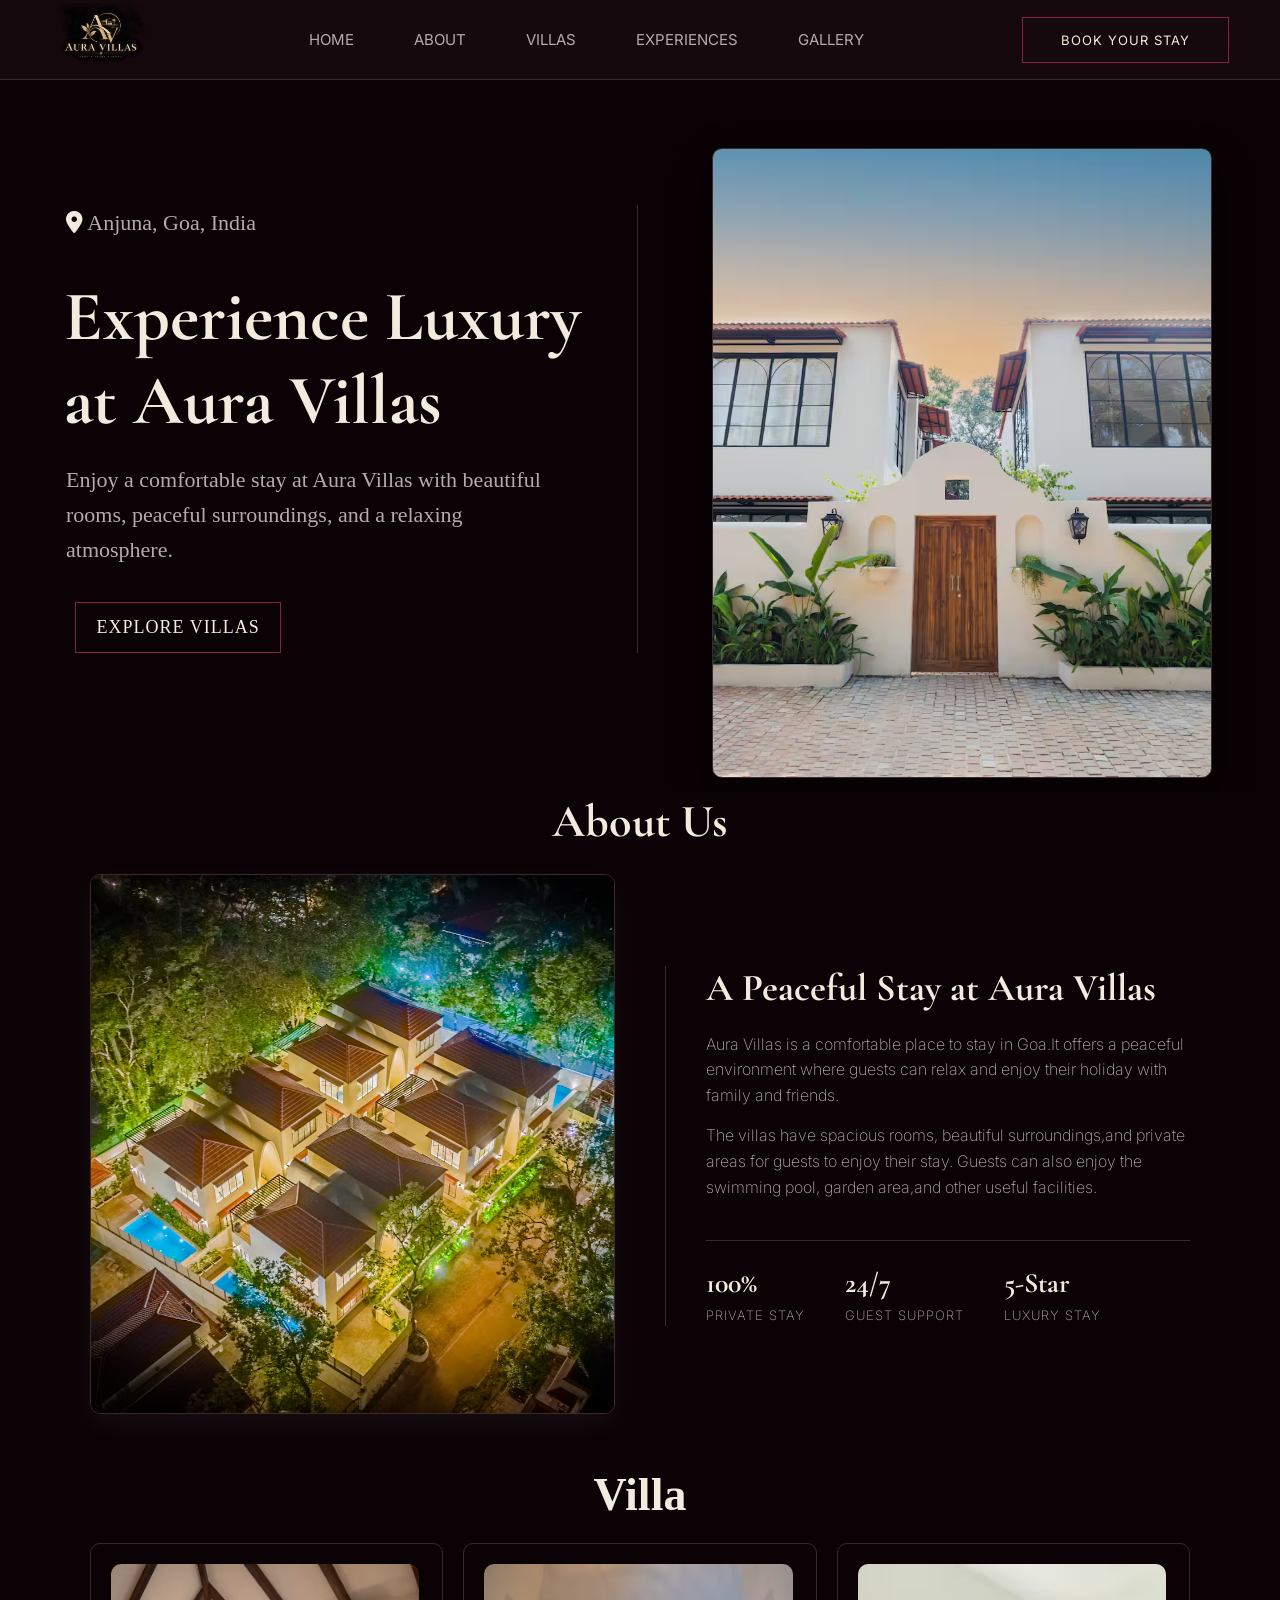
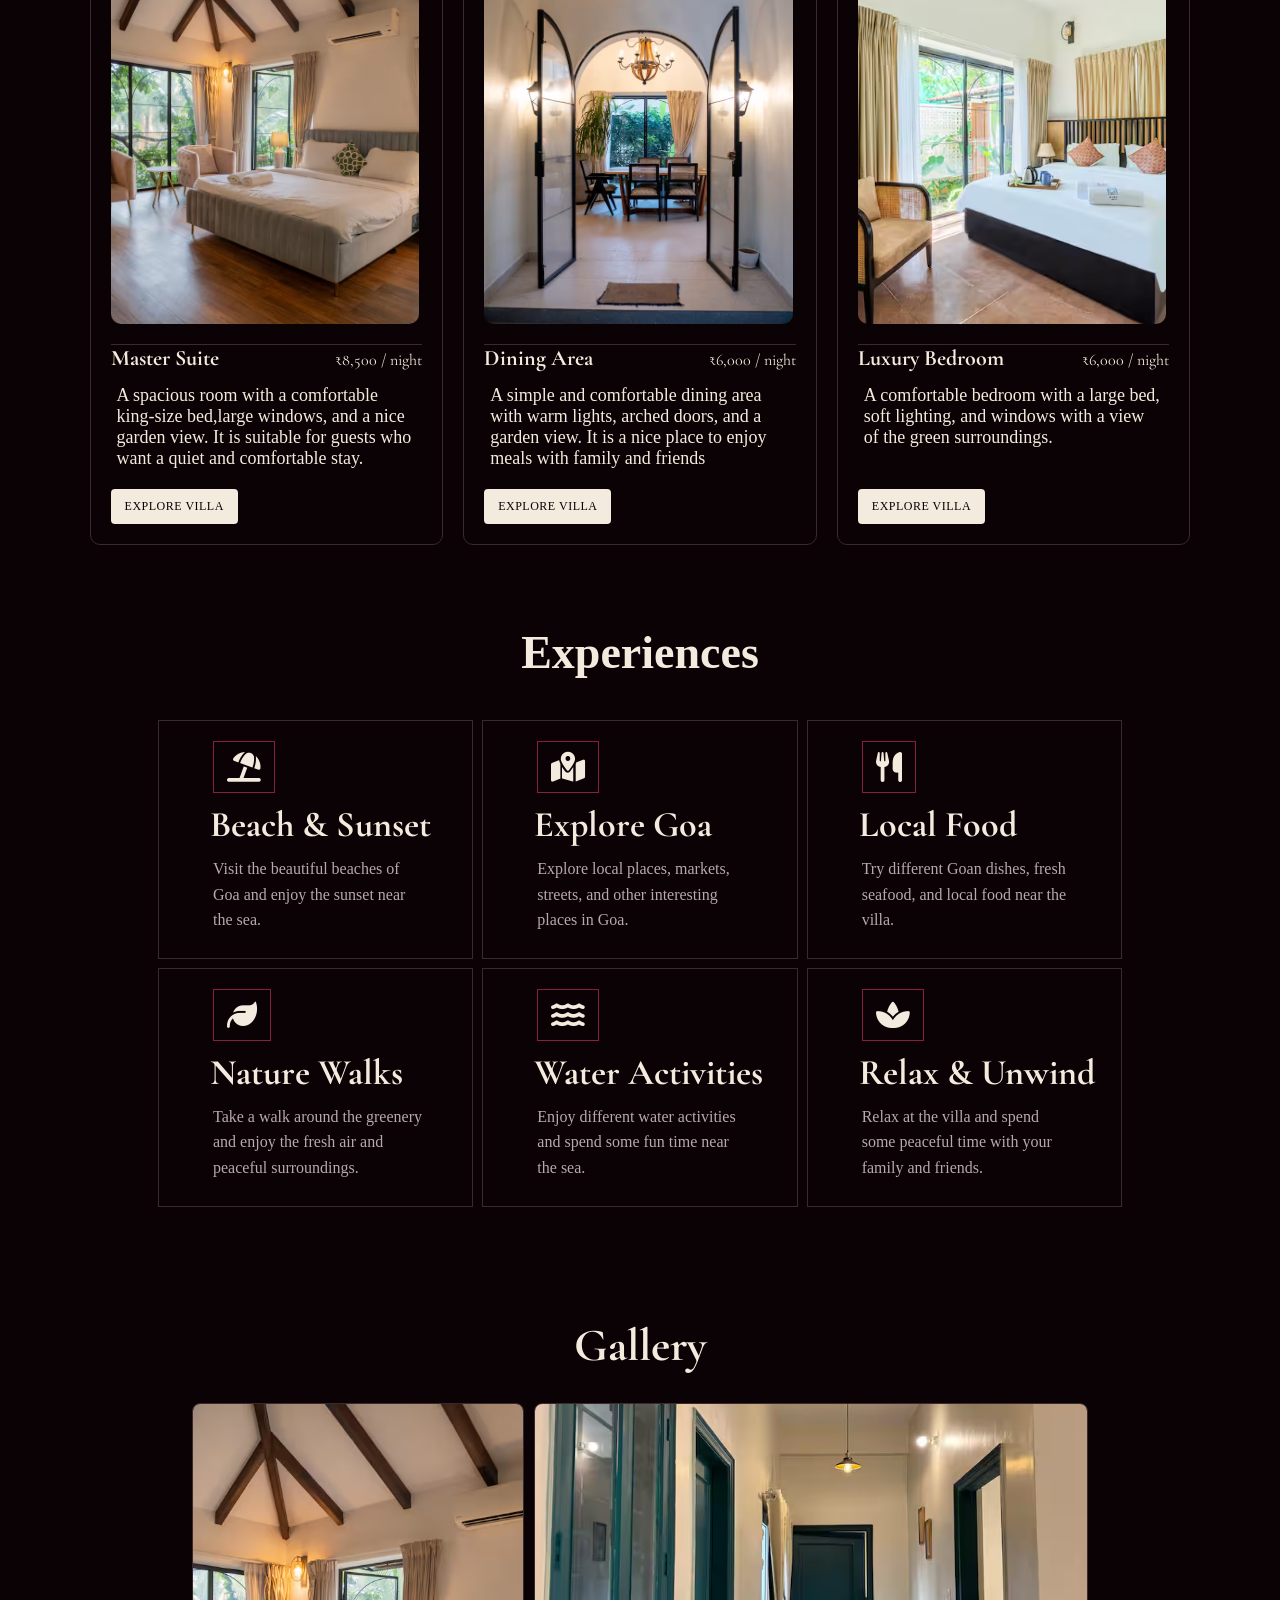
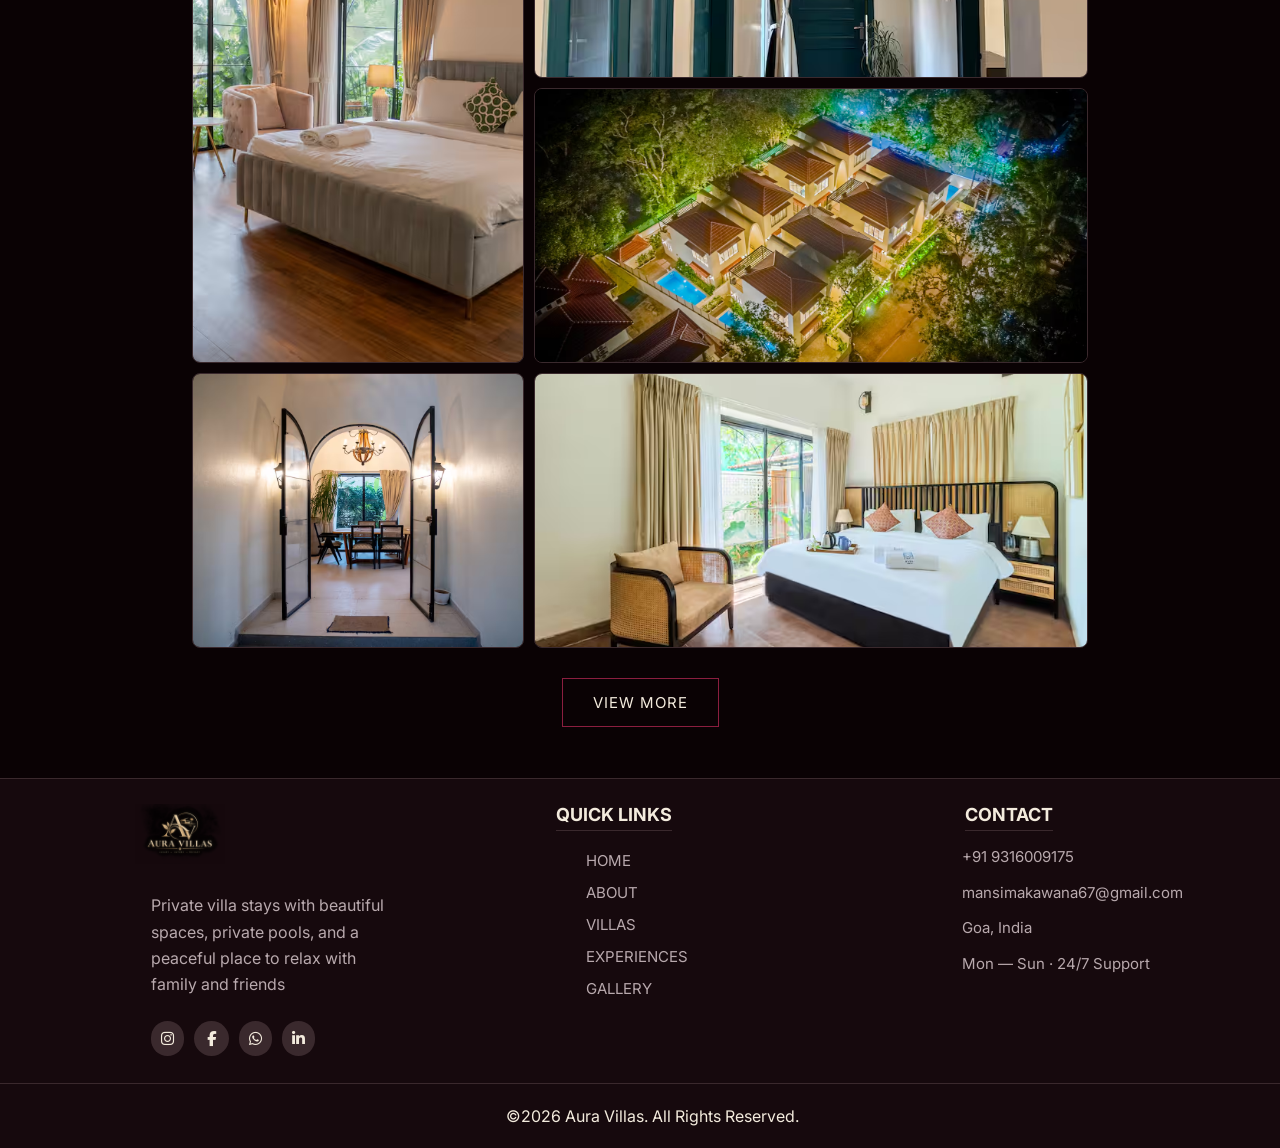
==== commit f1fb402e: "link" ====
--- a/index.html
+++ b/index.html
@@ -15,7 +15,7 @@
 <body>
 
     <header>
-        <div><img src="image/logo.png" alt="" class="logo"></div>
+        <div><img src="image/logo.png" alt="vliias" class="logo"></div>
         <nav>
             <a href="#home">Home</a>
             <a href="#about">about</a>
@@ -31,17 +31,19 @@
     <section class="home" id="home">
         <div class="con1">
             <div class="left">
+                <div class="loca">
+                    <p><i class="fa-solid fa-location-dot"></i> Anjuna, Goa, India</p>
+                </div>
                 <!-- <p>You</p> -->
                 <h1>Experience Luxury at Aura Villas</h1>
-                <p>Enjoy a beautiful stay with peaceful surroundings, stylish rooms, and all the comfort you need for a
-                    relaxing holiday.</p>
+                <p>Enjoy a comfortable stay at Aura Villas with beautiful rooms, peaceful surroundings, and a relaxing
+                    atmosphere.</p>
                 <a class="btn-button" href="#villa">Explore villas</a>
             </div>
             <div class="hero-img"></div>
-
-
-    </section>
-    <!-- =======================about=============================== -->
+        </div>
+    </section>
+    <!-- =======================about============= -->
     <section id="about" class="about-section">
         <h2>About Us</h2>
         <div class="about-container">
@@ -53,15 +55,12 @@
 
                 <h3>A Peaceful Stay at Aura Villas</h3>
 
-                <p>Aura Villas is a comfortable place to stay in Goa,
-                    offering a peaceful environment away from the busy city.
-                    It is a great choice for guests who want privacy,
-                    comfort, and a relaxing holiday.</p>
-
-
-                <p> The villas have spacious rooms, beautiful surroundings,
-                    and private spaces where guests can relax and enjoy
-                    their time with family and friends.</p>
+                <p>Aura Villas is a comfortable place to stay in Goa.It offers a peaceful environment where guests can
+                    relax and enjoy their holiday with family and friends.</p>
+
+                <p>The villas have spacious rooms, beautiful surroundings,and private areas for guests to enjoy their
+                    stay.
+                    Guests can also enjoy the swimming pool, garden area,and other useful facilities.</p>
 
                 <div class="about-stats">
                     <div class="stat-item">
@@ -82,14 +81,14 @@
         </div>
     </section>
 
-    <!-- ========================================= villas========================= -->
+    <!-- =========== villas========================= -->
 
     <section id="villa" class="villa">
         <h2>Villa</h2>
 
         <div class="crad-con">
             <div class="room-card">
-                <img src="image/img1.jpg" alt="">
+                <img src="image/img1.jpg" alt="vliias">
                 <div class="room-info">
                     <div class="mer" style="display: flex; gap:60px;">
                         <h3>Master Suite</h3>
@@ -97,15 +96,15 @@
 
 
                     </div>
-                    <p>Spacious bedroom with a comfortable king-size bed, large windows, and a peaceful garden view. A
-                        perfect space to relax and enjoy a quiet stay.</p>
+                    <p>A spacious room with a comfortable king-size bed,large windows, and a nice garden view. It is
+                        suitable for guests who want a quiet and comfortable stay.</p>
                     <a class="explore_villas" href="explore_room1.html">Explore villa</a>
                 </div>
             </div>
 
 
             <div class="room-card">
-                <img src="image/img3.avif" alt="">
+                <img src="image/img3.avif" alt="vliias">
                 <div class="room-info">
                     <div class="mer" style="display: flex; gap:64px;">
                         <h3>Dining Area</h3>
@@ -113,14 +112,15 @@
 
                     </div>
 
-                    <p>Elegant dining space with arched doors, warm lighting, and a beautiful garden view. Perfect for
-                        enjoying relaxed meals with family and friends.</p>
+                    <p>A simple and comfortable dining area with warm lights,
+                        arched doors, and a garden view.
+                        It is a nice place to enjoy meals with family and friends</p>
                     <a class="explore_villas" href="explore_room2.html">Explore villa</a>
                 </div>
             </div>
 
             <div class="room-card">
-                <img src="image/img4.avif" alt="">
+                <img src="image/img4.avif" alt="vliias">
                 <div class="room-info">
                     <div class="mer">
                         <h3>Luxury Bedroom</h3>
@@ -128,8 +128,8 @@
 
                     </div>
 
-                    <p>Bright and comfortable bedroom with a spacious bed, soft lighting, and large windows overlooking
-                        the greenery.</p>
+                    <p>A comfortable bedroom with a large bed, soft lighting,
+                        and windows with a view of the green surroundings.</p>
 
                     <a class="explore_villas" href="explore_room3.html">Explore villa</a>
                 </div>
@@ -137,7 +137,7 @@
         </div>
     </section>
 
-    <!-- =====================experiences==================== -->
+    <!-- =========experiences======= -->
     <section id="experiences">
         <h2>Experiences</h2>
         <div class="exper-btn">
@@ -145,77 +145,83 @@
             <div class="detail-btn">
                 <i class="fa-solid fa-umbrella-beach"></i>
                 <h3>Beach & Sunset</h3>
-                <p>Enjoy a relaxing day at Goa's beautiful beaches and watch the sunset by the sea.</p>
-            </div>
-
-            <div class="detail-btn">
+                <p>Visit the beautiful beaches of Goa and enjoy the sunset near the sea.</p>
+            </div>
+
+            <div class="detail-btn">
+
+
                 <i class="fa-solid fa-map-location-dot"></i>
                 <h3>Explore Goa</h3>
-                <p>Visit local places, old streets, markets, and beautiful spots around Goa.</p>
+                <p>Explore local places, markets, streets, and other interesting places in Goa.</p>
             </div>
 
 
             <div class="detail-btn">
                 <i class="fa-solid fa-utensils"></i>
                 <h3>Local Food</h3>
-                <p>Try fresh seafood, local Goan dishes, and tasty food at nearby restaurants.</p>
-            </div>
-
+                <p>Try different Goan dishes, fresh seafood, and local food near the villa.</p>
+            </div>
             <div class="detail-btn">
                 <i class="fa-solid fa-leaf"></i>
                 <h3>Nature Walks</h3>
-                <p>Take a peaceful walk and enjoy the greenery, fresh air, and natural beauty of Goa.</p>
+
+                <p>Take a walk around the greenery and enjoy the fresh air and peaceful surroundings.</p>
             </div>
 
             <div class="detail-btn">
                 <i class="fa-solid fa-water"></i>
                 <h3>Water Activities</h3>
-                <p>Enjoy fun water activities and spend an exciting day near the sea.</p>
+                <p>Enjoy different water activities and spend some fun time near the sea.</p>
             </div>
 
             <div class="detail-btn">
                 <i class="fa-solid fa-spa"></i>
                 <h3>Relax & Unwind</h3>
-                <p>Take a break, enjoy the peaceful villa, and spend some quiet time with your loved ones.</p>
-            </div>
-        </div>
-    </section>
-    <!-- ===========gallery================ -->
+                <p>Relax at the villa and spend some peaceful time with your family and friends.</p>
+            </div>
+
+
+        </div>
+    </section>
+    <!-- ===========gallery============ -->
     <section id="gallery">
         <h2>Gallery</h2>
         <div class="gallery-con">
             <div class="gallery-card gallery-large">
-                <img class="gallery-image" src="image/img1.jpg" alt="">
+                <img class="gallery-image" src="image/img1.jpg" alt="vliias">
             </div>
             <div class="gallery-card ">
-                <img class="gallery-image" src="image/img8.avif" alt="">
+                <img class="gallery-image" src="image/img8.avif" alt="vliias">
             </div>
             <div class="gallery-card">
-                <img class="gallery-image" src="image/img2.avif" alt="">
+                <img class="gallery-image" src="image/img2.avif" alt="vliias">
             </div>
             <div class="gallery-card ">
-                <img class="gallery-image" src="image/img3.avif" alt="">
+                <img class="gallery-image" src="image/img3.avif" alt="vliias">
             </div>
             <div class="gallery-card">
-                <img class="gallery-image" src="image/img4.avif" alt="">
-            </div>
-            <div class="gallery-card more-img">
-                <img class="gallery-image" src="image/img5.avif" alt="">
-            </div>
-            <div class="gallery-card more-img">
-                <img class="gallery-image" src="image/img6.avif" alt="">
-            </div>
-            <div class="gallery-card more-img">
-                <img class="gallery-image" src="image/img7.avif" alt="">
-            </div>
-            <div class="gallery-card more-img">
-                <img class="gallery-image" src="image/img8.avif" alt="">
-            </div>
-            <div class="gallery-card more-img">
-                <img class="gallery-image" src="image/img9.avif" alt="">
-            </div>
-            <div class="gallery-card more-img">
-                <img class="gallery-image" src="image/img10.avif" alt="">
+                <img class="gallery-image" src="image/img4.avif" alt="vliias">
+            </div>
+
+
+            <div class="gallery-card more-img">
+                <img class="gallery-image" src="image/img5.avif" alt="vliias">
+            </div>
+            <div class="gallery-card more-img">
+                <img class="gallery-image" src="image/img6.avif" alt="vliias">
+            </div>
+            <div class="gallery-card more-img">
+                <img class="gallery-image" src="image/img7.avif" alt="vliias">
+            </div>
+            <div class="gallery-card more-img">
+                <img class="gallery-image" src="image/img8.avif" alt="vliias">
+            </div>
+            <div class="gallery-card more-img">
+                <img class="gallery-image" src="image/img9.avif" alt="vliias">
+            </div>
+            <div class="gallery-card more-img">
+                <img class="gallery-image" src="image/img10.avif" alt="vliias">
             </div>
 
         </div>
@@ -227,12 +233,12 @@
         </div>
     </section>
 
-    <!-- ================footer======================= -->
+    <!-- ================foote========== -->
     <footer class="site-footer">
         <div class="footer-container">
 
             <div class="footer-col">
-                <img src="image/logo.png" alt="" class="lo">
+                <img src="image/logo.png" alt="vliias" class="lo">
 
 
                 <p
--- a/css/style.css
+++ b/css/style.css
@@ -7,6 +7,9 @@
         --color6: #B8A9AD;
         --color7: rgb(58 41 45 / 0.2);
         --color8: #16090D;
+        --color9: #B8A9AD;
+        --color10: #16090D;
+        --color11: #F3EBDD;
 
         --serif: 'Cormorant Garamond', serif;
         --sans: 'Inter', sans-serif;
@@ -861,11 +864,6 @@
             cursor: pointer;
             transition: transform 0.4s ease;
         }
-
-
-
-
-
     }
 
     @media (max-width: 992px) {
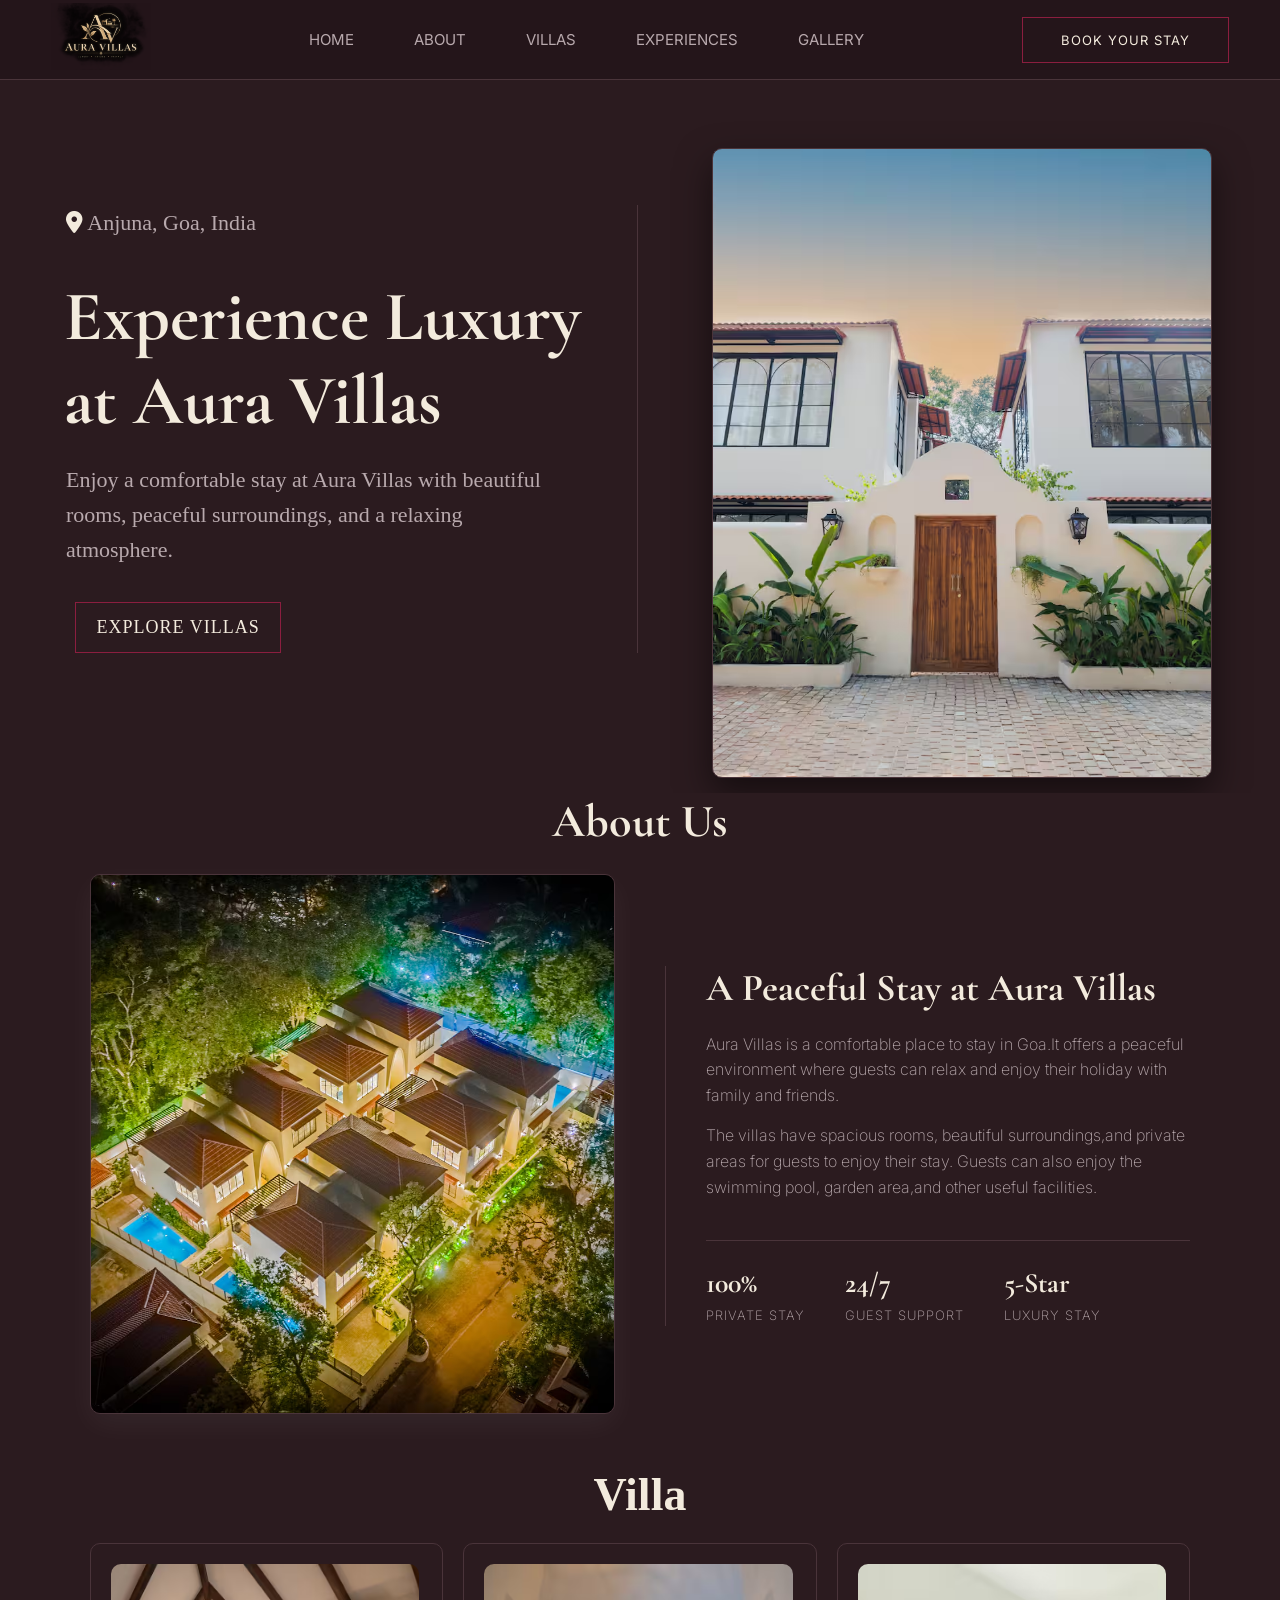
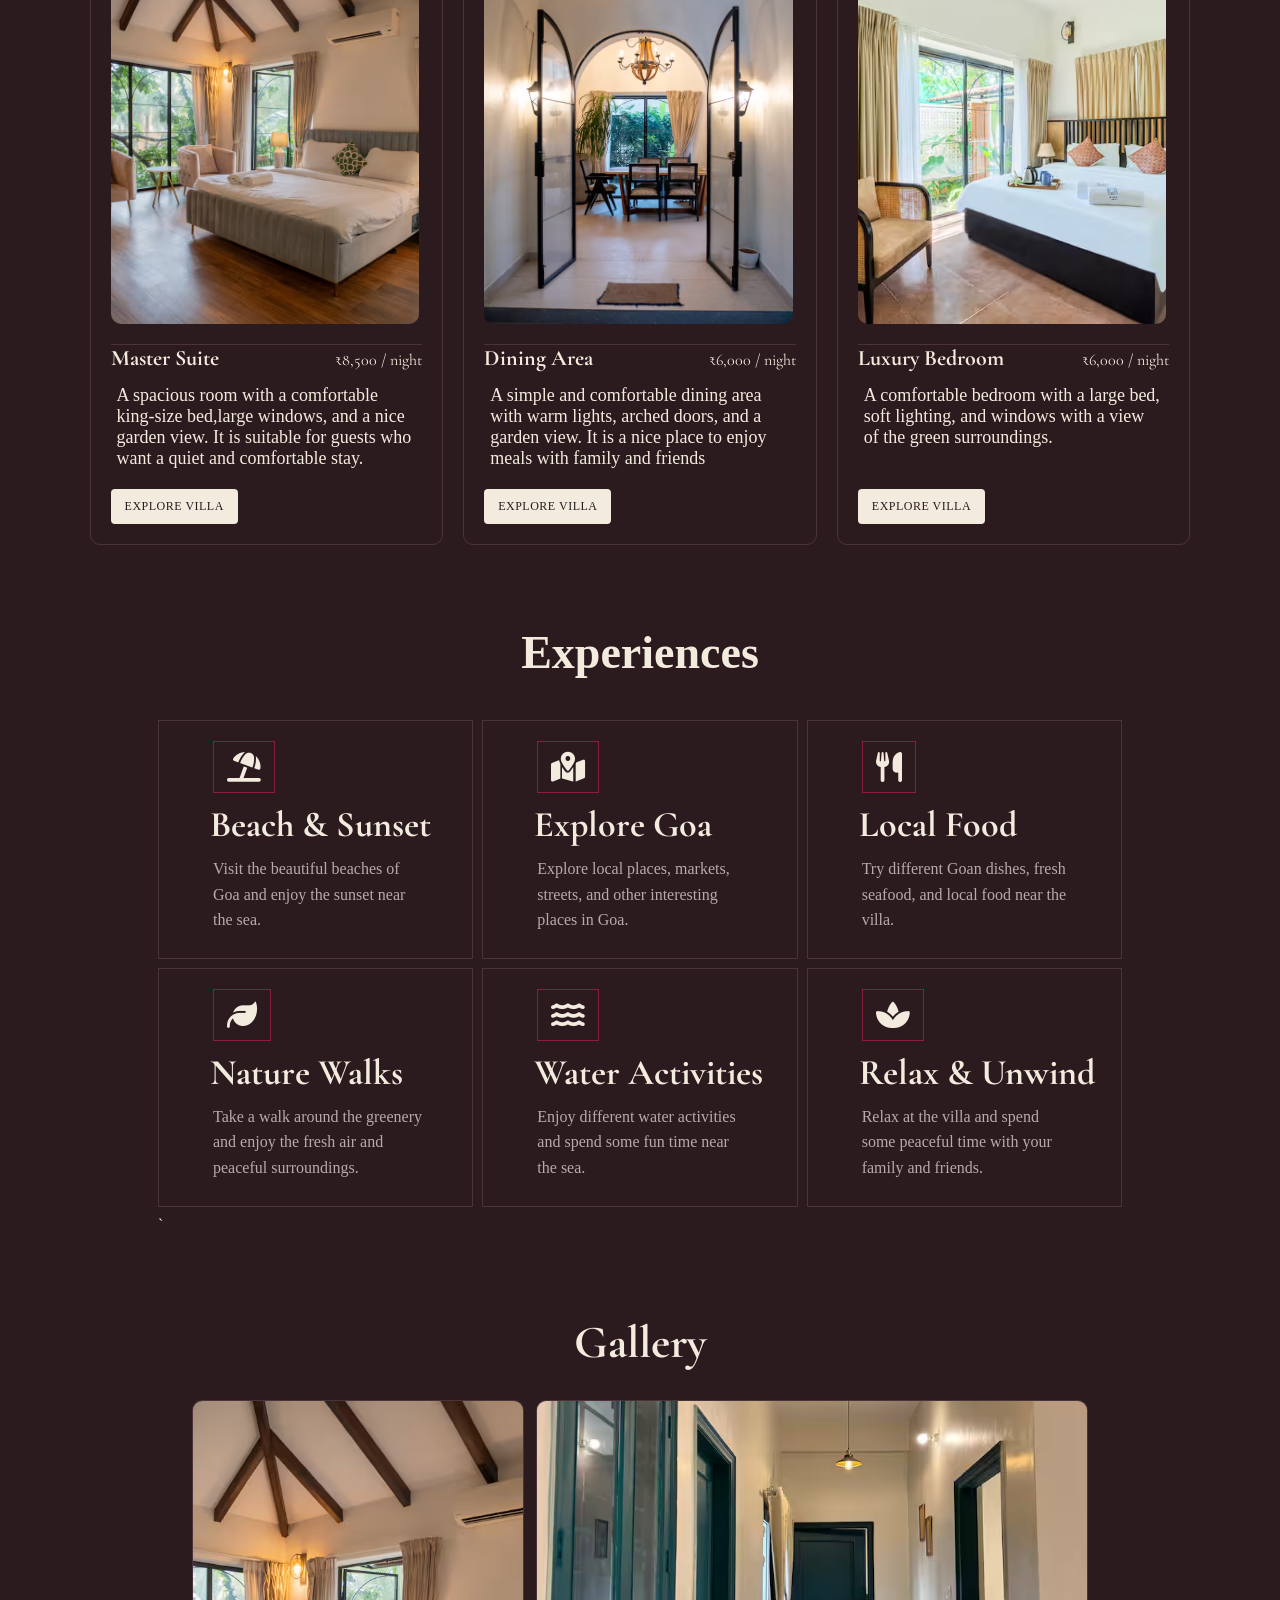
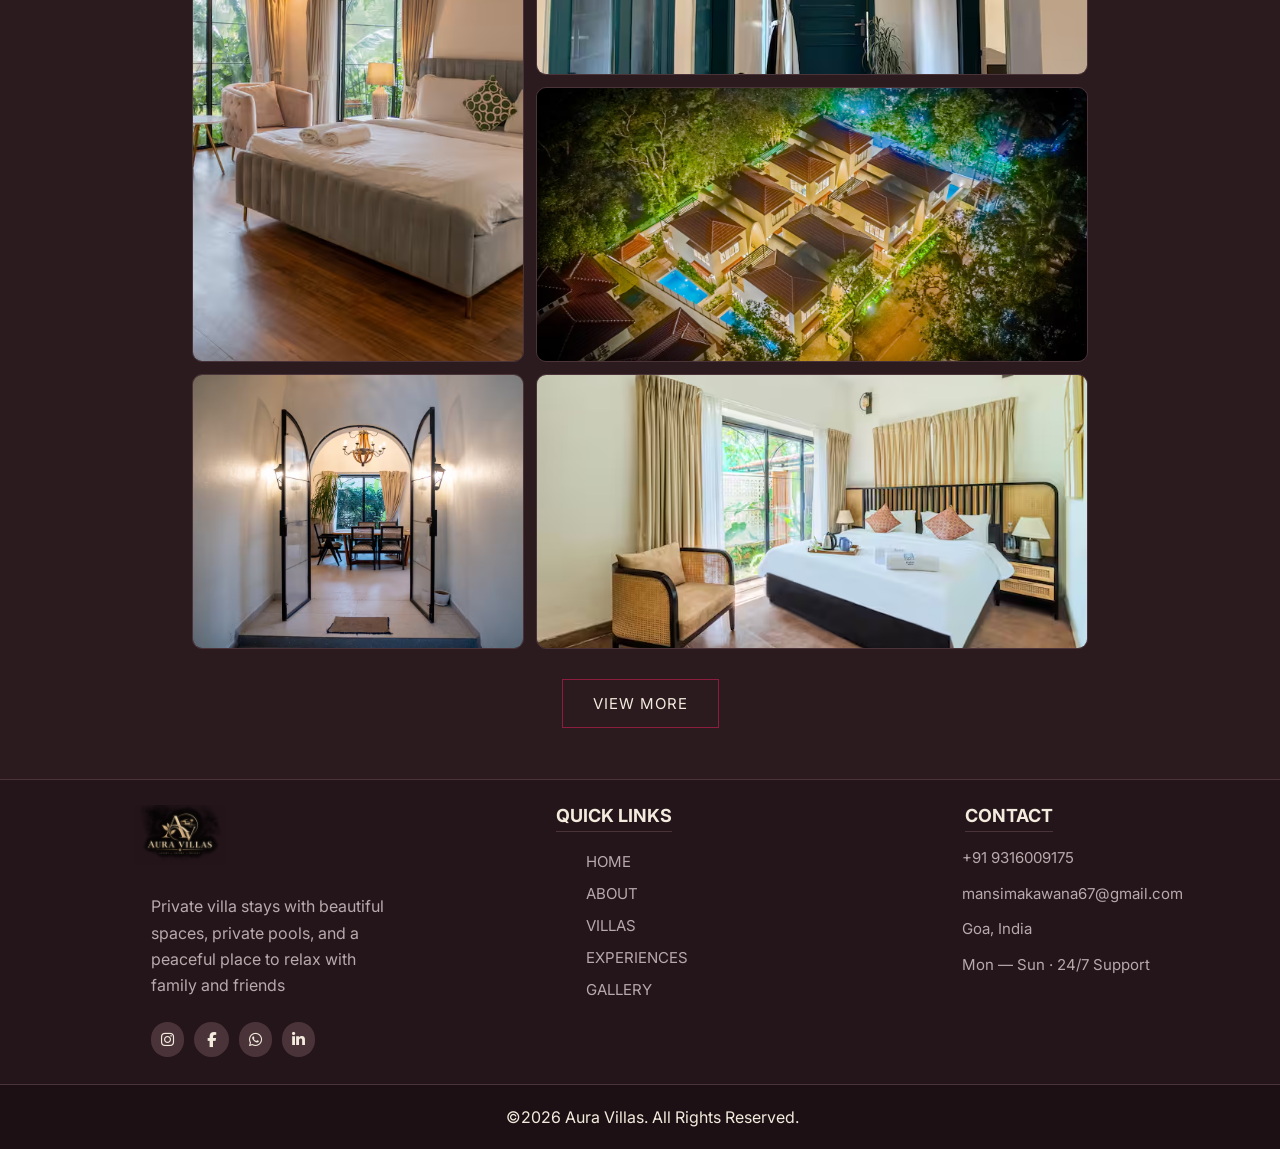
==== commit f683555d: "link" ====
--- a/index.html
+++ b/index.html
@@ -159,6 +159,8 @@
 
             <div class="detail-btn">
                 <i class="fa-solid fa-utensils"></i>
+
+
                 <h3>Local Food</h3>
                 <p>Try different Goan dishes, fresh seafood, and local food near the villa.</p>
             </div>
@@ -179,7 +181,7 @@
                 <i class="fa-solid fa-spa"></i>
                 <h3>Relax & Unwind</h3>
                 <p>Relax at the villa and spend some peaceful time with your family and friends.</p>
-            </div>
+            </div>`
 
 
         </div>
@@ -190,6 +192,8 @@
         <div class="gallery-con">
             <div class="gallery-card gallery-large">
                 <img class="gallery-image" src="image/img1.jpg" alt="vliias">
+
+
             </div>
             <div class="gallery-card ">
                 <img class="gallery-image" src="image/img8.avif" alt="vliias">
--- a/css/style.css
+++ b/css/style.css
@@ -1,14 +1,14 @@
     :root {
         --color1: #8B1E3F;
         --color2: #B8A9AD;
-        --color3: #3A292D;
-        --color4: #0A0204;
+        --color3: #4A343A;
+        --color4: #2B1B1F;
         --color5: #F3EBDD;
         --color6: #B8A9AD;
-        --color7: rgb(58 41 45 / 0.2);
-        --color8: #16090D;
+        --color7: rgba(74, 52, 58, 0.25);
+        --color8: #24151A;
         --color9: #B8A9AD;
-        --color10: #16090D;
+        --color10: #1C1014;
         --color11: #F3EBDD;
 
         --serif: 'Cormorant Garamond', serif;
@@ -43,9 +43,9 @@
         max-width: 100%;
     }
 
-    /* html {
+    html {
         scroll-behavior: smooth;
-    } */
+    }
 
     .logo {
         width: 100px;
@@ -66,7 +66,7 @@
         padding: 0 4%;
         font-size: 23px;
         color: var(--color2);
-        /* background-color: var(--color1); */
+
     }
 
     nav {
@@ -132,9 +132,6 @@
         padding: 80px 0 15px 0;
         overflow: hidden;
 
-
-
-
     }
 
     .con1 {
@@ -175,7 +172,7 @@
     }
 
     .btn-button {
-        /* display: inline-flex; */
+
 
         padding: 14px 18px;
         color: var(--color5);
@@ -193,8 +190,7 @@
     }
 
     .btn-button:hover {
-        /* background-color: var(--color1);
-        transform: translateY(-2px); */
+
         color: var(--color5);
         border-color: var(--color5);
         transform: translateY(-3px);
@@ -211,7 +207,7 @@
         border-radius: 10px;
         border: 1px solid var(--color3);
         transition: transform 0.4s ease;
-        /* box-shadow: 0 10px 30px rgba(255, 255, 255, 0.15); */
+
         box-shadow: 0 15px 35px rgba(0, 0, 0, 0.5);
     }
 
@@ -303,10 +299,6 @@
     }
 
     /* ============================================== */
-    #villa {
-        /* padding: 300px 0; */
-        /* background-color: red; */
-    }
 
     .villa h2 {
         width: 100%;
@@ -321,8 +313,7 @@
         gap: 20px;
         margin: 0 7% 0% 7%;
         object-fit: cover;
-        /* border: 2px solid var(--color3);
-        padding: 50px; */
+
         align-items: stretch;
         cursor: pointer;
 
@@ -333,13 +324,11 @@
         width: 99%;
         height: 40vh;
         object-fit: cover;
-        /* transition: transform 0.4s ease; */
+
         border-radius: 10px;
     }
 
-    /* .crad-con img:hover {
-        transform: scale(1.05);
-    } */
+
 
     .room-card {
         border: 1px solid var(--color3);
@@ -436,7 +425,6 @@
     /* ======================================= */
 
     #experiences h2 {
-        /* width: 100%; */
         font-size: 46px;
         padding: 81px 0 1px 0px;
         text-align: center;
@@ -446,7 +434,7 @@
     .exper-btn {
         display: grid;
         grid-template-columns: repeat(3, 1fr);
-        /* border: 1px solid var(--color3); */
+
         gap: 9px;
         padding: 30px;
         margin: 10px 10% 0 10%;
@@ -459,7 +447,7 @@
         display: block;
         border: 1px solid var(--color3);
         padding: 20px 20px 0 20px;
-        /* transition: background-color 0.4s ease; */
+
         transition: transform 0.4s ease;
     }
 
@@ -469,14 +457,12 @@
         transform: translateY(-5px);
     }
 
-    /* .detail-btn:hover {
-        background-color: rgb(45 26 30 / 20%);
-    } */
+
 
     .detail-btn i {
         font-size: 30px;
         padding: 10px 13px 10px 13px;
-        /* width: 22%; */
+
         margin-left: 34px;
         border: 1px solid var(--color1);
 
@@ -485,7 +471,7 @@
     .detail-btn i:hover {
         color: var(--color5);
         background-color: var(--color1);
-        /* transform: translateY(-5px) scale(1.1); */
+
     }
 
     .detail-btn h3 {
@@ -504,12 +490,7 @@
         line-height: 1.6;
     }
 
-    /* .detail-btn div {
-        display: flex;
-        align-items: center;
-        gap: 30px;
-        padding-bottom: 12px;
-    } */
+
     /* ======================================================= */
     #gallery {
         background-color: var(--color4);
@@ -519,8 +500,7 @@
     #gallery h2 {
         width: 100%;
         font-size: 46px;
-
-        padding: 30px 0 30px;
+        padding: 0px 0 30px;
         text-align: center;
         font-family: var(--serif);
     }
@@ -528,77 +508,66 @@
     .gallery-con {
         display: grid;
         grid-template-columns: 1.2fr 2fr;
-        gap: 10px;
-
+        gap: 12px;
         margin: 0 15% 30px;
     }
-
-
 
     .gallery-card {
         overflow: hidden;
         border: 1px solid var(--color3);
-        border-radius: 8px;
-    }
-
-
+        border-radius: 10px;
+        position: relative;
+        cursor: pointer;
+        transition: all 0.4s cubic-bezier(0.25, 1, 0.5, 1);
+    }
 
     .gallery-large {
         grid-row: span 2;
     }
-
 
     .gallery-card img {
         display: block;
         width: 100%;
-
         height: 100%;
         object-fit: cover;
-        cursor: pointer;
-        transition: transform 0.4s ease;
-    }
-
-
-
+        transition: transform 0.5s ease, filter 0.3s ease;
+    }
 
 
     .gallery-card:hover {
         border-color: var(--color1);
+        transform: translateY(-5px);
+        box-shadow: 0 12px 30px rgba(139, 30, 63, 0.35);
     }
 
     .gallery-card:hover img {
-        transform: scale(1.03);
-    }
-
+        transform: scale(1.06);
+        filter: brightness(1.05);
+    }
 
     .gallery-card:not(:first-child) {
         height: 275px;
     }
 
-
     .more-img {
         display: none;
     }
-
-
 
     .viewMore {
         display: block;
         margin: 0 auto;
         padding: 14px 30px;
-
         width: fit-content;
 
         color: var(--color5);
         background-color: transparent;
-
         border: 1px solid var(--color1);
-
         font-family: var(--sans);
         font-size: 15px;
         text-transform: uppercase;
         letter-spacing: 1px;
 
+
         cursor: pointer;
         transition: all 0.3s ease-in-out;
     }
@@ -606,7 +575,8 @@
     .viewMore:hover {
         background-color: var(--color1);
         color: var(--color5);
-        transform: translateY(-2px);
+        transform: translateY(-3px);
+        box-shadow: 0 8px 20px rgba(139, 30, 63, 0.4);
     }
 
 
@@ -748,7 +718,7 @@
 
     .lo {
         width: 90px;
-        /* margin: 20px; */
+    
         margin-left: -19%;
         padding-bottom: 20px;
 
@@ -757,7 +727,7 @@
     .icon {
         display: flex;
         gap: 10px;
-        /* padding-top: 5%; */
+       
         text-align: center;
         margin: 23px 33%;
 
@@ -765,7 +735,6 @@
 
     .icon a {
         background: var(--color3);
-        /* color: var(--color1); */
         font-size: 18px;
         padding: 10px;
         border-radius: 20px;
@@ -809,7 +778,7 @@
 
     .footer-bottom p:hover {
         color: var(--color1);
-        /* color: var(--color1); */
+
     }
 
     @media (max-width: 1200px) {
@@ -889,6 +858,8 @@
 
         .btn {
             padding: 11px 18px;
+
+
             font-size: 11px;
         }
 
@@ -908,6 +879,7 @@
             border-right: none;
             border-bottom: 1px solid var(--color3);
             padding-bottom: 35px;
+
             align-items: center;
         }
 
@@ -1046,7 +1018,9 @@
         }
 
         .footer-container {
+
             padding: 30px 5%;
+
             gap: 35px;
         }
 
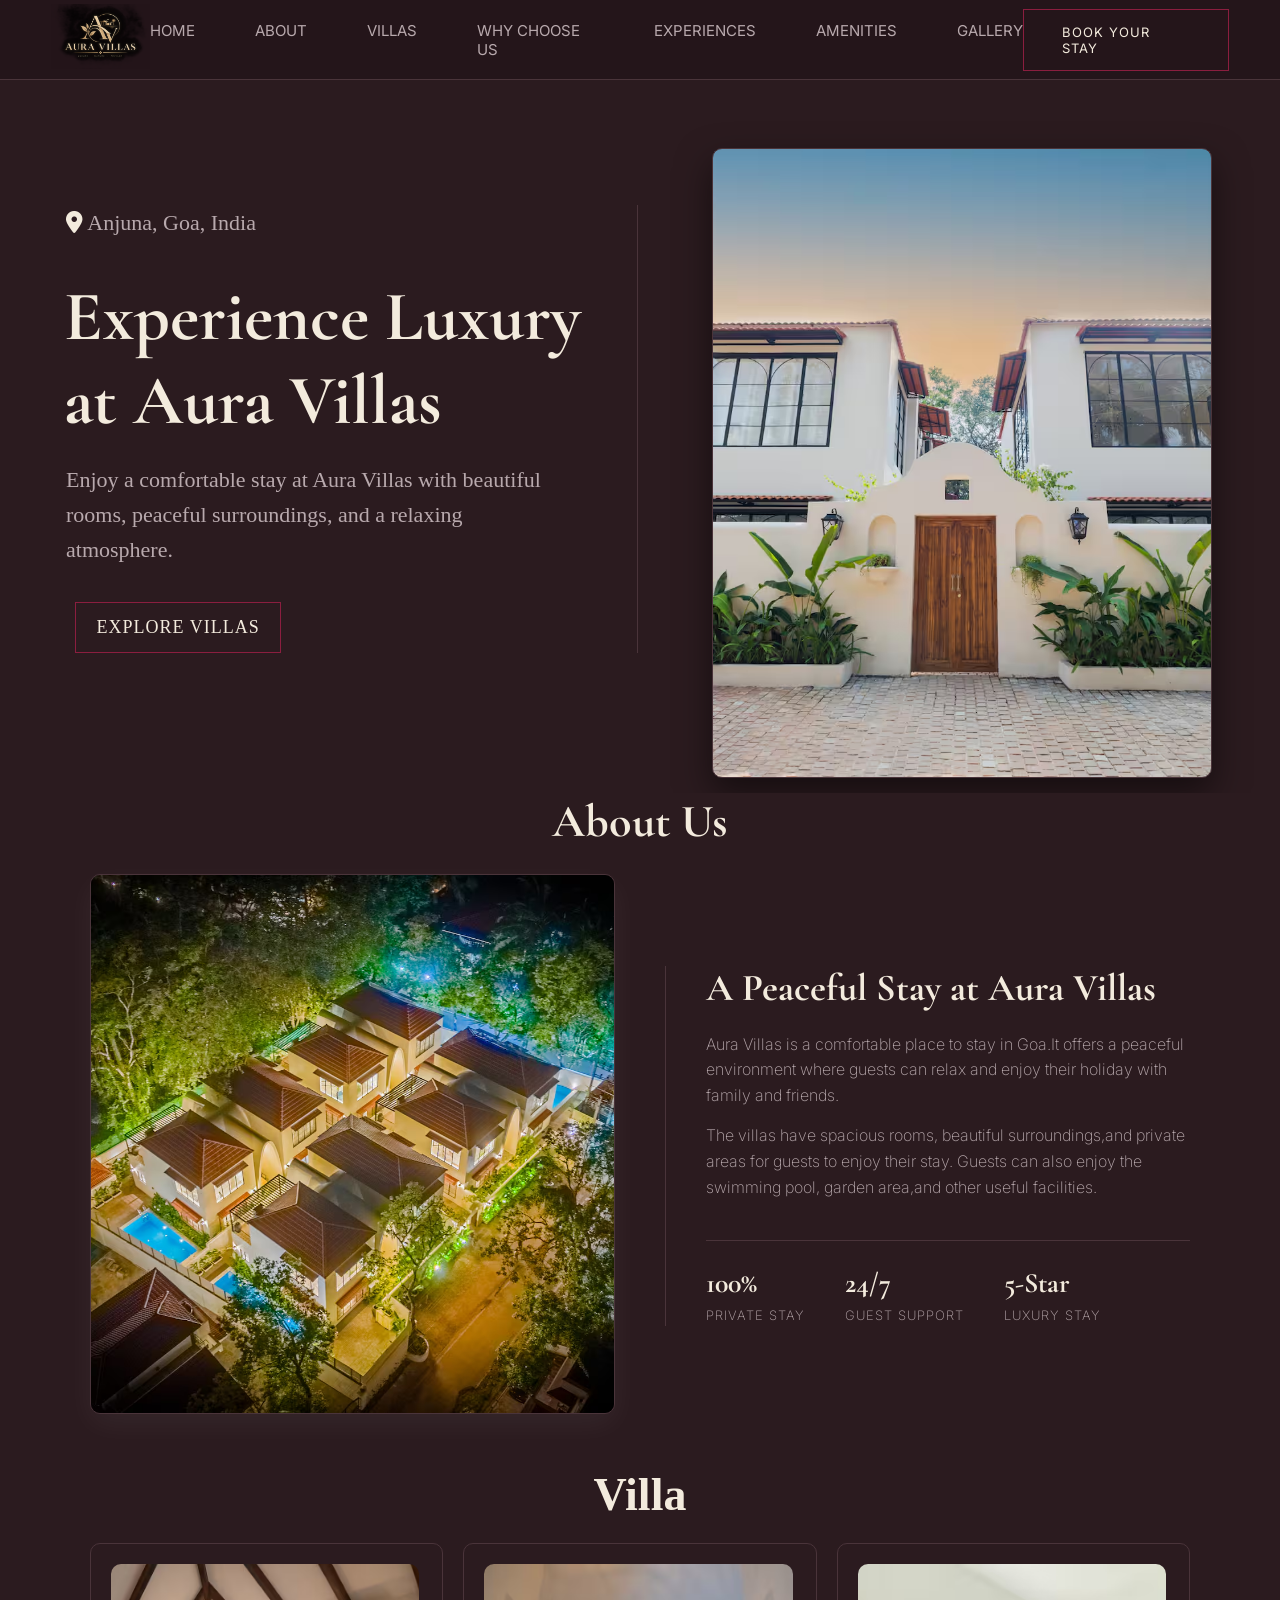
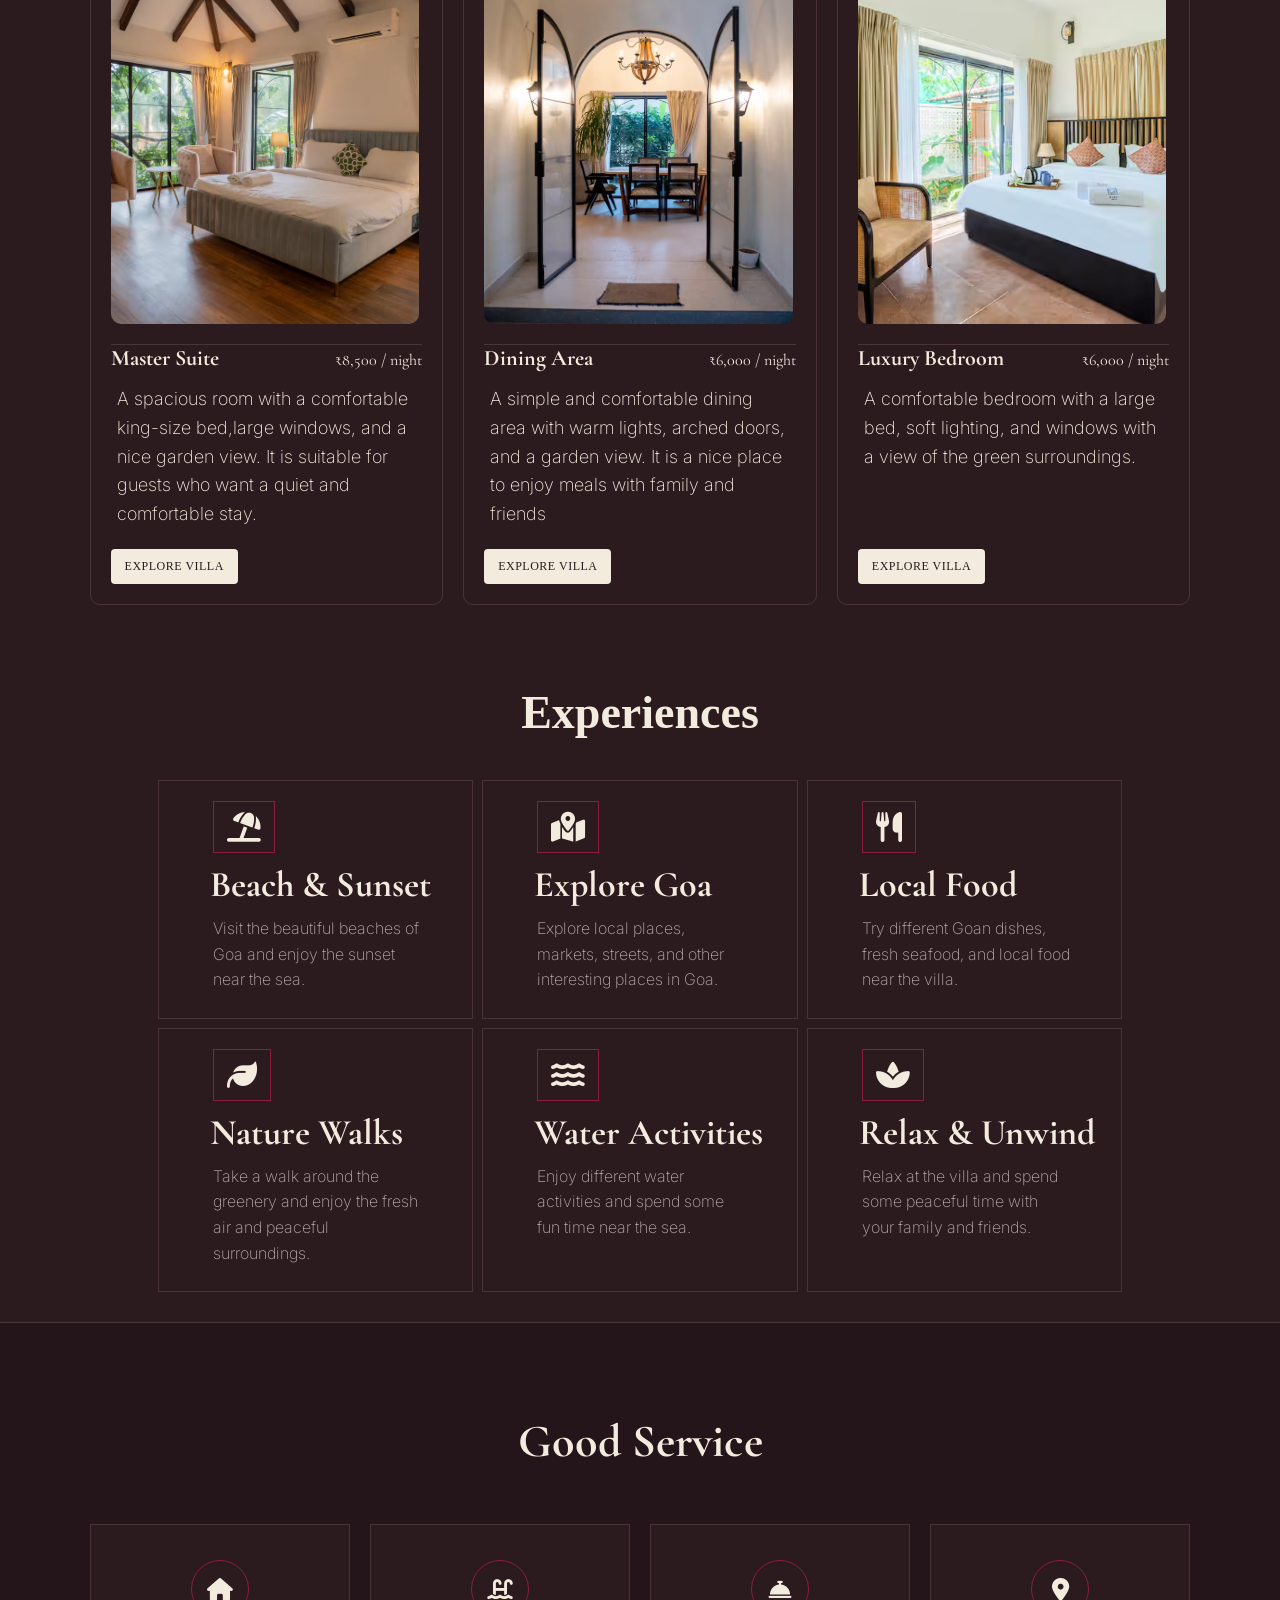
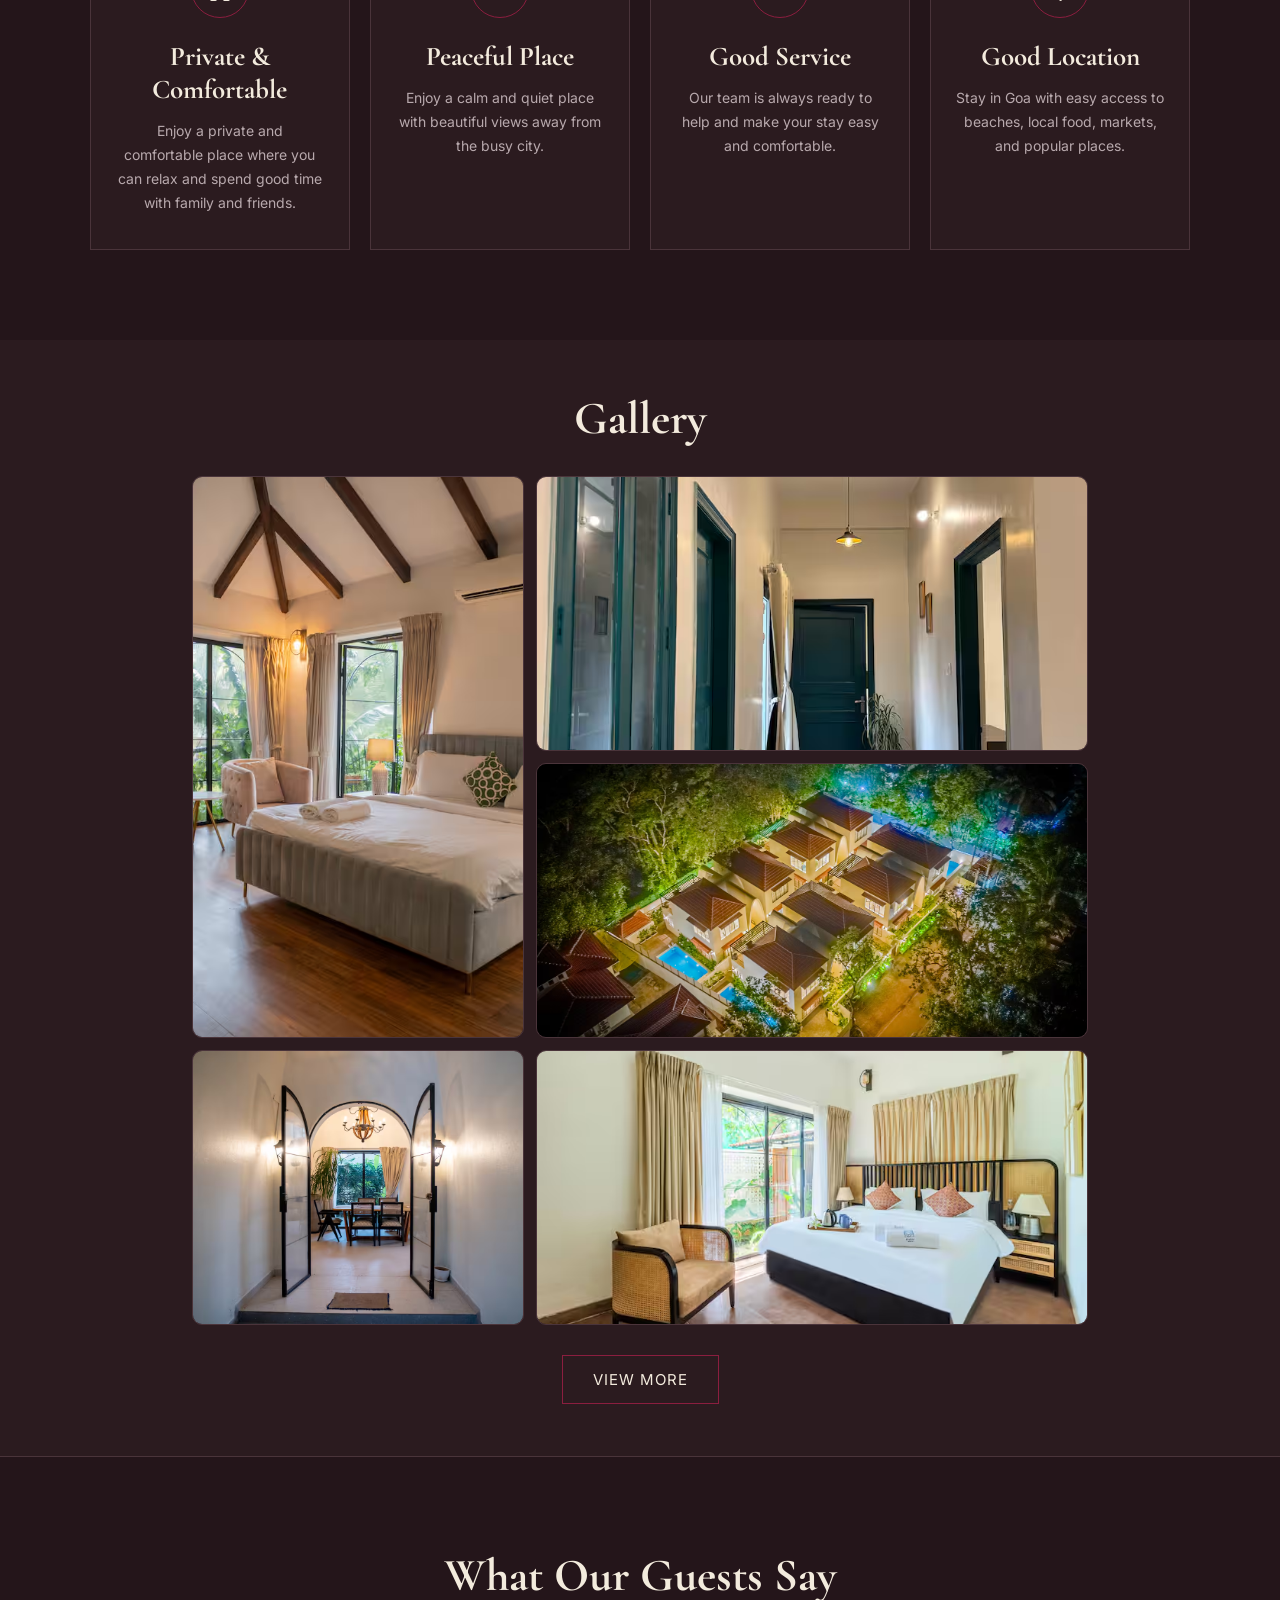
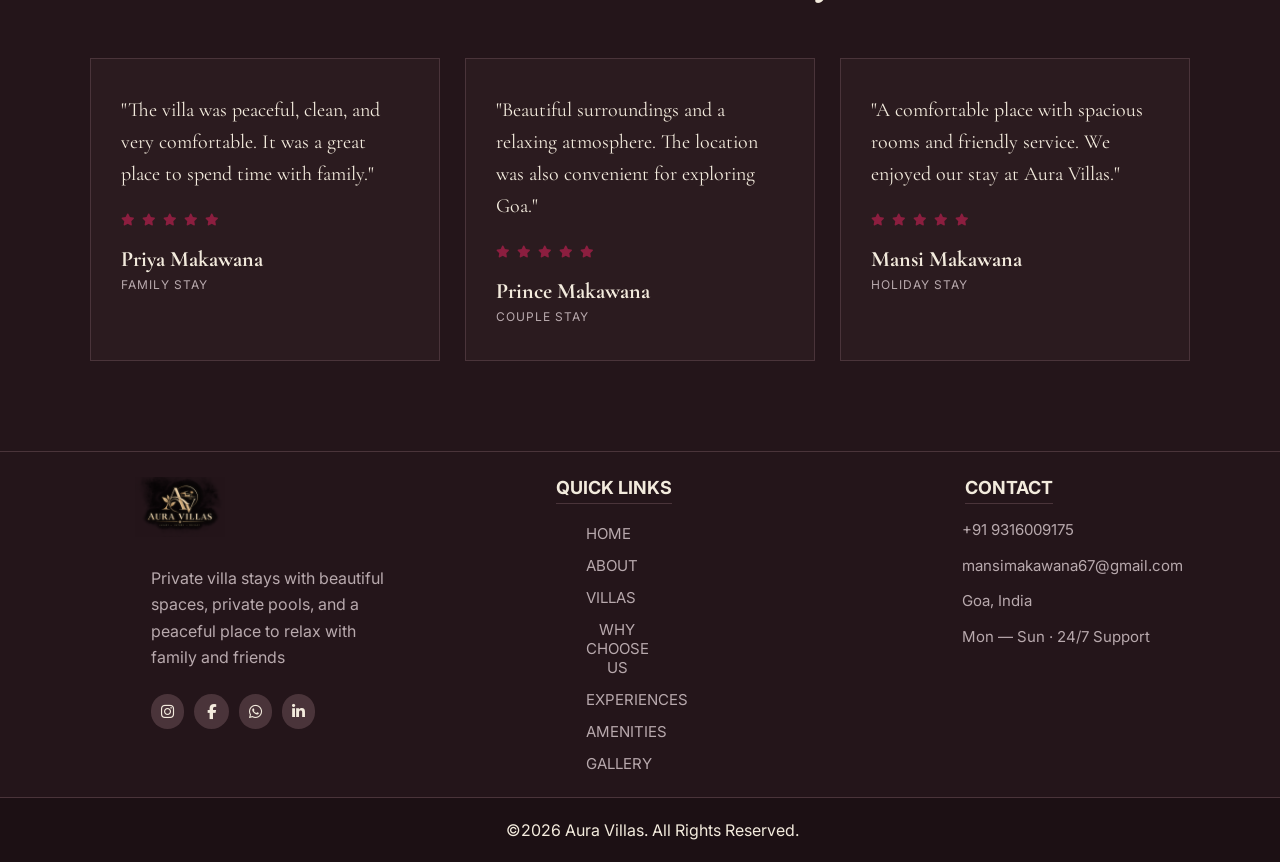
==== commit e7bad356: "link" ====
--- a/index.html
+++ b/index.html
@@ -18,9 +18,11 @@
         <div><img src="image/logo.png" alt="vliias" class="logo"></div>
         <nav>
             <a href="#home">Home</a>
-            <a href="#about">about</a>
+            <a href="#about">About</a>
             <a href="#villa">Villas</a>
+            <a href="#used1">Why Choose Us</a>
             <a href="#experiences">Experiences</a>
+            <a href="#amenities">Amenities</a>
             <a href="#gallery">Gallery</a>
 
         </nav>
@@ -173,6 +175,8 @@
 
             <div class="detail-btn">
                 <i class="fa-solid fa-water"></i>
+
+
                 <h3>Water Activities</h3>
                 <p>Enjoy different water activities and spend some fun time near the sea.</p>
             </div>
@@ -181,8 +185,53 @@
                 <i class="fa-solid fa-spa"></i>
                 <h3>Relax & Unwind</h3>
                 <p>Relax at the villa and spend some peaceful time with your family and friends.</p>
-            </div>`
-
+            </div>
+
+
+        </div>
+    </section>
+    <!-- ===================== -->
+
+    <section id="used1" class="used1">
+        <h2>Good Service</h2>
+
+        <div class="con-way">
+
+            <div class="why-card">
+                <i class="fa-solid fa-house"></i>
+                <h3>Private & Comfortable</h3>
+                <p>
+                    Enjoy a private and comfortable place where you can relax
+                    and spend good time with family and friends.
+                </p>
+            </div>
+
+            <div class="why-card">
+                <i class="fa-solid fa-water-ladder"></i>
+                <h3>Peaceful Place</h3>
+                <p>
+                    Enjoy a calm and quiet place with beautiful views
+                    away from the busy city.
+                </p>
+            </div>
+
+            <div class="why-card">
+                <i class="fa-solid fa-concierge-bell"></i>
+                <h3>Good Service</h3>
+                <p>
+                    Our team is always ready to help and make your stay
+                    easy and comfortable.
+                </p>
+            </div>
+
+            <div class="why-card">
+                <i class="fa-solid fa-location-dot"></i>
+                <h3>Good Location</h3>
+                <p>
+                    Stay in Goa with easy access to beaches, local food,
+                    markets, and popular places.
+                </p>
+            </div>
 
         </div>
     </section>
@@ -237,6 +286,72 @@
         </div>
     </section>
 
+    <!-- ================== -->
+
+    <section id="reviews" class="reviews">
+        <h2>What Our Guests Say</h2>
+
+        <div class="review-con">
+
+            <div class="review-card">
+
+
+                <p>"The villa was peaceful, clean, and very comfortable.
+                    It was a great place to spend time with family."</p>
+                <div class="stars">
+                    <i class="fa-solid fa-star"></i>
+                    <i class="fa-solid fa-star"></i>
+                    <i class="fa-solid fa-star"></i>
+                    <i class="fa-solid fa-star"></i>
+                    <i class="fa-solid fa-star"></i>
+                </div>
+
+                <h3>Priya Makawana</h3>
+                <span>Family Stay</span>
+            </div>
+
+
+            <div class="review-card">
+
+
+                <p> "Beautiful surroundings and a relaxing atmosphere.
+                    The location was also convenient for exploring Goa."</p>
+
+                <div class="stars">
+                    <i class="fa-solid fa-star"></i>
+                    <i class="fa-solid fa-star"></i>
+                    <i class="fa-solid fa-star"></i>
+                    <i class="fa-solid fa-star"></i>
+                    <i class="fa-solid fa-star"></i>
+                </div>
+
+                <h3>Prince Makawana</h3>
+                <span>Couple Stay</span>
+            </div>
+
+
+            <div class="review-card">
+
+
+                <p>"A comfortable place with spacious rooms and friendly
+                    service. We enjoyed our stay at Aura Villas."</p>
+
+                <div class="stars">
+                    <i class="fa-solid fa-star"></i>
+                    <i class="fa-solid fa-star"></i>
+
+
+                    <i class="fa-solid fa-star"></i>
+                    <i class="fa-solid fa-star"></i>
+                    <i class="fa-solid fa-star"></i>
+                </div>
+
+                <h3>Mansi Makawana</h3>
+                <span>Holiday Stay</span>
+            </div>
+
+        </div>
+    </section>
     <!-- ================foote========== -->
     <footer class="site-footer">
         <div class="footer-container">
@@ -249,6 +364,7 @@
                     style="padding: 1% 0 0 10%; line-height:1.65; font-size: 16px; width: 70%;text-align: start;margin: 0 23%;text-align: start;">
                     Private villa stays with beautiful spaces, private pools, and a peaceful place to relax with family
                     and friends</p>
+
                 <div class="icon">
                     <a href="#"><i class="fa-brands fa-instagram"></i></a>
                     <a href="#" style="padding: 10px 13px;"><i class="fa-brands fa-facebook-f"></i></a>
@@ -262,9 +378,11 @@
 
                 <nav class="nav">
                     <a href="#home">Home</a>
-                    <a href="#about">about</a>
+                    <a href="#about">About</a>
                     <a href="#villa">Villas</a>
+                    <a href="#used1">Why Choose Us</a>
                     <a href="#experiences">Experiences</a>
+                    <a href="#amenities">Amenities</a>
                     <a href="#gallery">Gallery</a>
 
                 </nav>
--- a/css/style.css
+++ b/css/style.css
@@ -1,1603 +1,2036 @@
-    :root {
-        --color1: #8B1E3F;
-        --color2: #B8A9AD;
-        --color3: #4A343A;
-        --color4: #2B1B1F;
-        --color5: #F3EBDD;
-        --color6: #B8A9AD;
-        --color7: rgba(74, 52, 58, 0.25);
-        --color8: #24151A;
-        --color9: #B8A9AD;
-        --color10: #1C1014;
-        --color11: #F3EBDD;
-
-        --serif: 'Cormorant Garamond', serif;
-        --sans: 'Inter', sans-serif;
-        --mono: 'JetBrains Mono', monospace;
-    }
-
-    * {
-        padding: 0;
-        margin: 0;
-        color: var(--color5);
-        box-sizing: border-box;
-
-    }
-
-    html,
-    body {
+:root {
+    --color1: #8B1E3F;
+    --color2: #B8A9AD;
+    --color3: #4A343A;
+    --color4: #2B1B1F;
+    --color5: #F3EBDD;
+    --color6: #B8A9AD;
+    --color7: rgba(74, 52, 58, 0.25);
+    --color8: #24151A;
+    --color9: #B8A9AD;
+    --color10: #1C1014;
+    --color11: #F3EBDD;
+
+    --serif: 'Cormorant Garamond', serif;
+    --sans: 'Inter', sans-serif;
+    --mono: 'JetBrains Mono', monospace;
+}
+
+
+
+
+* {
+    padding: 0;
+    margin: 0;
+    color: var(--color5);
+    box-sizing: border-box;
+}
+
+html,
+body {
+    width: 100%;
+    margin: 0;
+    padding: 0;
+    overflow-x: hidden;
+    scroll-behavior: smooth;
+}
+
+img {
+    max-width: 100%;
+}
+
+section,
+header,
+footer {
+    max-width: 100%;
+}
+
+
+/* ========================== */
+
+.logo {
+    width: 100px;
+}
+
+header {
+    background-color: var(--color8);
+    position: fixed;
+    top: 0;
+    font-family: var(--sans);
+    width: 100%;
+    z-index: 1000;
+    border-bottom: 1px solid var(--color3);
+    height: 80px;
+
+    display: flex;
+    align-items: center;
+    justify-content: space-between;
+
+    padding: 0 4%;
+    font-size: 23px;
+}
+
+nav {
+    display: flex;
+    gap: 60px;
+}
+
+nav a {
+    color: var(--color2);
+    text-decoration: none;
+    text-transform: uppercase;
+    font-size: 15px;
+    transition: all 0.3s ease-in-out;
+}
+
+nav a:hover {
+    color: var(--color5);
+    transform: translateY(-1px);
+}
+
+.btn {
+    display: inline-flex;
+    align-items: center;
+    padding: 14px 38px;
+
+    color: var(--color5);
+    text-decoration: none;
+    text-transform: uppercase;
+
+    border: 1px solid var(--color1);
+
+    font-size: 13px;
+    letter-spacing: 1px;
+
+    transition: all 0.3s ease-in-out;
+}
+
+.btn:hover {
+    background-color: var(--color1);
+    transform: translateY(-2px);
+    box-shadow: 0 10px 25px rgba(255, 255, 255, 0.15);
+}
+
+
+/* =========================== */
+
+#home,
+#about,
+#villa,
+#experiences,
+#gallery {
+    background-color: var(--color4);
+}
+
+
+/* =========================== */
+
+.home {
+    width: 100%;
+    min-height: 85vh;
+    padding: 80px 0 15px 0;
+    overflow: hidden;
+}
+
+.con1 {
+    display: grid;
+    grid-template-columns: 1fr 1fr;
+    align-items: center;
+    max-width: 1300px;
+    margin: 0 auto;
+    padding: 0 5%;
+}
+
+.left {
+    display: flex;
+    flex-direction: column;
+    justify-content: center;
+    border-right: 1px solid var(--color3);
+    animation: fadeInText 1s ease-in-out;
+}
+
+.left h1 {
+    font-size: 70px;
+    padding: 0 0 19px 0;
+
+    font-family: var(--serif);
+    font-weight: 700;
+
+    color: var(--color5);
+    line-height: 1.2;
+}
+
+.left p {
+    font-size: 22px;
+    padding: 0 73px 35px 2px;
+    line-height: 1.6;
+    color: var(--color6);
+    font-weight: 400;
+}
+
+.btn-button {
+    padding: 14px 18px;
+
+    color: var(--color5);
+    border: 1px solid var(--color1);
+    text-decoration: none;
+    width: 36%;
+
+    text-align: center;
+    text-transform: uppercase;
+    font-size: 18px;
+    letter-spacing: 1px;
+    margin: 0 11px;
+    transition: all 0.3s ease-in-out;
+}
+
+.btn-button:hover {
+    color: var(--color5);
+    border-color: var(--color5);
+    transform: translateY(-3px);
+    box-shadow: 0 10px 25px rgba(129, 5, 38, 0.4);
+}
+
+.home .hero-img {
+    background-image: url(img1.avif);
+    background-size: cover;
+    background-position: center;
+
+    width: 500px;
+    height: 70vh;
+    margin: 68px 4px 0 74px;
+    border-radius: 10px;
+    border: 1px solid var(--color3);
+    transition: transform 0.4s ease;
+    box-shadow: 0 15px 35px rgba(0, 0, 0, 0.5);
+}
+
+.home .hero-img:hover {
+    transform: scale(1.03);
+    box-shadow: 0 20px 40px rgba(129, 5, 38, 0.25);
+
+    border-color: var(--color1);
+}
+
+
+/* ========================== */
+
+#about h2 {
+    width: 100%;
+    font-size: 46px;
+    padding: 0 0 25px 0;
+    text-align: center;
+    font-family: var(--serif);
+}
+
+.about-container {
+    display: grid;
+    grid-template-columns: 1fr 1fr;
+    gap: 50px;
+    margin: 0 7%;
+    align-items: center;
+}
+
+.about-text {
+    display: flex;
+    flex-direction: column;
+    justify-content: center;
+    border-left: 1px solid var(--color3);
+    padding-left: 40px;
+}
+
+.about-text h3 {
+    font-family: var(--serif);
+    font-size: 38px;
+    line-height: 1.2;
+    color: var(--color5);
+    margin-bottom: 20px;
+}
+
+.about-text p {
+    font-size: 16px;
+    line-height: 1.6;
+    color: var(--color6);
+    font-family: var(--sans);
+    font-weight: 200;
+    margin-bottom: 15px;
+}
+
+.about-stats {
+    display: flex;
+    gap: 40px;
+    margin-top: 25px;
+    border-top: 1px solid var(--color3);
+    padding-top: 25px;
+}
+
+.stat-item h4 {
+    font-size: 28px;
+    font-family: var(--serif);
+    color: var(--color5);
+    margin-bottom: 5px;
+}
+
+.stat-item p {
+    font-size: 13px;
+    color: var(--color6);
+    margin: 0;
+    text-transform: uppercase;
+    letter-spacing: 1px;
+}
+
+.about-img-box img {
+    width: 100%;
+    height: 60vh;
+    object-fit: cover;
+    border-radius: 10px;
+    border: 1px solid var(--color3);
+    box-shadow: 0 10px 30px rgba(255, 255, 255, 0.05);
+    transition: transform 0.4s ease;
+}
+
+.about-img-box img:hover {
+    transform: scale(1.02);
+}
+
+
+/* ============================ */
+
+.villa h2 {
+    width: 100%;
+    font-size: 46px;
+    padding: 50px 0 22px 0;
+    text-align: center;
+}
+
+.crad-con {
+    display: grid;
+    grid-template-columns: repeat(3, 1fr);
+    gap: 20px;
+    margin: 0 7%;
+
+    object-fit: cover;
+    align-items: stretch;
+    cursor: pointer;
+}
+
+.crad-con img {
+    width: 99%;
+    height: 40vh;
+    object-fit: cover;
+    border-radius: 10px;
+}
+
+.room-card {
+    border: 1px solid var(--color3);
+    padding: 20px;
+    border-radius: 10px;
+    transition: all 0.3s ease-in-out;
+    display: flex;
+    flex-direction: column;
+    height: auto;
+}
+
+.room-card:hover {
+    border: 1px solid var(--color1);
+    transform: translateY(-5px);
+}
+
+.room-info {
+    border-top: 1px solid var(--color3);
+    margin-top: 20px;
+    display: flex;
+    flex-direction: column;
+    flex-grow: 1;
+}
+
+.room-info h3 {
+    font-family: var(--serif);
+    font-size: 22px;
+    white-space: nowrap;
+}
+
+.room-info h3:hover {
+    color: var(--color1);
+}
+
+.price {
+    font-size: 16px;
+    font-family: var(--serif);
+    white-space: nowrap;
+}
+
+.room-info p {
+    font-size: 18px;
+    padding: 14px 6px 0 6px;
+    font-family: var(--sans);
+    font-weight: 200;
+    flex-grow: 1;
+
+    line-height: 1.6;
+}
+
+.mer {
+    display: flex;
+    justify-content: space-between;
+    align-items: baseline;
+    gap: 10px;
+    flex-wrap: nowrap;
+}
+
+.explore_villas {
+    display: inline-flex;
+
+    align-items: center;
+
+    justify-content: center;
+    padding: 10px 14px;
+    border-radius: 4px;
+    color: var(--color4);
+
+    text-decoration: none;
+    background-color: var(--color5);
+    text-transform: uppercase;
+    font-size: 12px;
+    letter-spacing: 0.5px;
+    margin-top: 20px;
+    width: auto;
+    transition: all 0.3s ease-in-out;
+    align-self: flex-start;
+}
+
+.explore_villas:hover {
+    background-color: var(--color1);
+    color: var(--color5);
+    transform: translateY(-2px);
+}
+
+
+
+#used1 {
+    background-color: var(--color8);
+    padding: 90px 7%;
+    border-top: 1px solid var(--color3);
+}
+
+#used1 h2 {
+    font-family: var(--serif);
+    font-size: 46px;
+    text-align: center;
+    margin-bottom: 55px;
+    color: var(--color5);
+}
+
+.con-way {
+    display: grid;
+    grid-template-columns: repeat(4, 1fr);
+    gap: 20px;
+}
+
+.why-card {
+    border: 1px solid var(--color3);
+    padding: 35px 25px;
+    text-align: center;
+    min-height: 260px;
+
+    transition: all 0.4s ease-in-out;
+    background-color: var(--color4);
+}
+
+.why-card:hover {
+    border-color: var(--color1);
+    transform: translateY(-8px);
+    background-color: var(--color3);
+}
+
+.why-card i {
+    width: 58px;
+    height: 58px;
+
+    display: inline-flex;
+
+    align-items: center;
+    justify-content: center;
+    border: 1px solid var(--color1);
+    border-radius: 50%;
+    font-size: 23px;
+    color: var(--color5);
+    margin-bottom: 22px;
+    transition: all 0.3s ease-in-out;
+}
+
+.why-card:hover i {
+    background-color: var(--color1);
+    transform: rotate(5deg);
+}
+
+.why-card h3 {
+    font-family: var(--serif);
+    font-size: 27px;
+    margin-bottom: 13px;
+    color: var(--color5);
+}
+
+.why-card p {
+    font-family: var(--sans);
+    font-size: 14px;
+    line-height: 1.7;
+    color: var(--color6);
+}
+
+
+/* ========================= */
+
+#experiences h2 {
+    font-size: 46px;
+    padding: 81px 0 1px 0;
+    text-align: center;
+}
+
+.exper-btn {
+    display: grid;
+    grid-template-columns: repeat(3, 1fr);
+    gap: 9px;
+    padding: 30px;
+    margin: 10px 10% 0 10%;
+}
+
+.detail-btn {
+    display: block;
+    border: 1px solid var(--color3);
+    padding: 20px 20px 0 20px;
+    transition: transform 0.4s ease;
+}
+
+.detail-btn:hover {
+    border: 1px solid var(--color1);
+    background-color: var(--color3);
+    transform: translateY(-5px);
+
+
+}
+
+.detail-btn i {
+    font-size: 30px;
+    padding: 10px 13px;
+    margin-left: 34px;
+    border: 1px solid var(--color1);
+}
+
+.detail-btn i:hover {
+    color: var(--color5);
+    background-color: var(--color1);
+}
+
+.detail-btn h3 {
+    font-family: var(--serif);
+    font-size: 36px;
+    padding: 10px 0 0 31px;
+}
+
+.detail-btn p {
+    font-size: 16px;
+    padding: 10px 28px 25px 34px;
+    font-family: var(--sans);
+
+    font-weight: 200;
+    color: var(--color6);
+    line-height: 1.6;
+}
+
+
+
+#amenities {
+    background-color: var(--color4);
+    padding: 90px 7%;
+    border-top: 1px solid var(--color3);
+}
+
+#amenities h2 {
+    font-family: var(--serif);
+    font-size: 46px;
+    text-align: center;
+    color: var(--color5);
+    margin-bottom: 12px;
+}
+
+.amenities-intro {
+    text-align: center;
+    color: var(--color6);
+    font-family: var(--sans);
+
+    font-size: 15px;
+    line-height: 1.7;
+    max-width: 600px;
+
+    margin: 0 auto 55px;
+}
+
+.amenities-container {
+    display: grid;
+    grid-template-columns: repeat(3, 1fr);
+    gap: 0;
+    border-top: 1px solid var(--color3);
+    border-left: 1px solid var(--color3);
+}
+
+.amenity-item {
+    display: grid;
+    grid-template-columns: 55px 1fr;
+    column-gap: 15px;
+    padding: 30px 25px;
+    border-right: 1px solid var(--color3);
+    border-bottom: 1px solid var(--color3);
+    transition: all 0.3s ease-in-out;
+}
+
+.amenity-item:hover {
+    background-color: var(--color8);
+}
+
+.amenity-item i {
+    grid-row: span 2;
+    width: 45px;
+    height: 45px;
+    display: flex;
+    align-items: center;
+    justify-content: center;
+    border: 1px solid var(--color1);
+    font-size: 20px;
+
+    color: var(--color5);
+
+    transition: all 0.3s ease-in-out;
+}
+
+.amenity-item:hover i {
+    background-color: var(--color1);
+}
+
+.amenity-item h3 {
+    font-family: var(--serif);
+    font-size: 25px;
+    color: var(--color5);
+    margin-bottom: 7px;
+}
+
+.amenity-item p {
+    font-family: var(--sans);
+    font-size: 13px;
+    line-height: 1.6;
+    color: var(--color6);
+}
+
+
+/* ================================ */
+
+#gallery {
+    background-color: var(--color4);
+    padding: 50px 0 4%;
+}
+
+#gallery h2 {
+    width: 100%;
+    font-size: 46px;
+    padding: 0 0 30px;
+    text-align: center;
+    font-family: var(--serif);
+}
+
+.gallery-con {
+    display: grid;
+    grid-template-columns: 1.2fr 2fr;
+    gap: 12px;
+    margin: 0 15% 30px;
+}
+
+.gallery-card {
+    overflow: hidden;
+    border: 1px solid var(--color3);
+    border-radius: 10px;
+    position: relative;
+    cursor: pointer;
+    transition: all 0.4s cubic-bezier(0.25, 1, 0.5, 1);
+}
+
+.gallery-large {
+    grid-row: span 2;
+}
+
+.gallery-card img {
+    display: block;
+    width: 100%;
+    height: 100%;
+    object-fit: cover;
+    transition: transform 0.5s ease, filter 0.3s ease;
+}
+
+.gallery-card:hover {
+    border-color: var(--color1);
+    transform: translateY(-5px);
+    box-shadow: 0 12px 30px rgba(139, 30, 63, 0.35);
+}
+
+.gallery-card:hover img {
+    transform: scale(1.06);
+    filter: brightness(1.05);
+}
+
+.gallery-card:not(:first-child) {
+    height: 275px;
+}
+
+.more-img {
+    display: none;
+}
+
+.viewMore {
+    display: block;
+    margin: 0 auto;
+    padding: 14px 30px;
+    width: fit-content;
+    color: var(--color5);
+    background-color: transparent;
+    border: 1px solid var(--color1);
+    font-family: var(--sans);
+    font-size: 15px;
+    text-transform: uppercase;
+    letter-spacing: 1px;
+    cursor: pointer;
+    transition: all 0.3s ease-in-out;
+}
+
+.viewMore:hover {
+    background-color: var(--color1);
+    color: var(--color5);
+    transform: translateY(-3px);
+    box-shadow: 0 8px 20px rgba(139, 30, 63, 0.4);
+}
+
+
+
+
+#imageP {
+    display: none;
+    position: fixed;
+    top: 0;
+    left: 0;
+    width: 100%;
+    height: 100%;
+    background-color: rgba(0, 0, 0, 0.85);
+    z-index: 1000;
+    align-items: center;
+    justify-content: center;
+}
+
+#imageP img {
+    max-width: 90%;
+    max-height: 90%;
+    object-fit: contain;
+    border-radius: 8px;
+}
+
+#imageP span {
+    position: absolute;
+    top: 20px;
+    right: 30px;
+    color: white;
+    font-size: 40px;
+    cursor: pointer;
+    z-index: 100000;
+}
+
+
+
+
+#reviews {
+    background-color: var(--color8);
+    padding: 90px 7%;
+
+    border-top: 1px solid var(--color3);
+}
+
+#reviews h2 {
+    font-family: var(--serif);
+    font-size: 46px;
+    text-align: center;
+    color: var(--color5);
+    margin-bottom: 55px;
+}
+
+.review-con {
+    display: grid;
+    grid-template-columns: repeat(3, 1fr);
+    gap: 25px;
+}
+
+.review-card {
+    position: relative;
+    border: 1px solid var(--color3);
+    padding: 35px 30px;
+    background-color: var(--color4);
+
+    transition: all 0.4s ease-in-out;
+}
+
+.review-card:hover {
+    border-color: var(--color1);
+    transform: translateY(-8px);
+}
+
+
+.review-card>p {
+    font-family: var(--serif);
+    font-size: 20px;
+    line-height: 1.6;
+    color: var(--color5);
+    margin-bottom: 20px;
+}
+
+.stars {
+    margin-bottom: 18px;
+}
+
+.stars i {
+    color: var(--color1);
+    font-size: 12px;
+    margin-right: 3px;
+}
+
+.review-card h3 {
+    font-family: var(--serif);
+    font-size: 22px;
+    color: var(--color5);
+    margin-bottom: 3px;
+}
+
+.review-card span {
+    font-family: var(--sans);
+    font-size: 12px;
+    text-transform: uppercase;
+    letter-spacing: 1px;
+    color: var(--color6);
+}
+
+
+
+.site-footer {
+    background-color: var(--color8);
+    padding-top: 2%;
+    width: 100%;
+    font-family: var(--sans);
+    border-top: 1px solid var(--color3);
+}
+
+.footer-container {
+    display: flex;
+    flex-wrap: wrap;
+    justify-content: space-between;
+    max-width: 1500px;
+    margin: 0 auto;
+    padding: 0 73px 4px 20px;
+}
+
+.footer-col {
+    flex: 1;
+    min-width: 240px;
+
+    text-align: center;
+}
+
+.footer-col nav {
+    display: flex;
+    flex-direction: column;
+    align-items: flex-start;
+    margin: 5% 43%;
+    gap: 13px;
+}
+
+.footer-col nav a {
+    color: var(--color2);
+    text-decoration: none;
+    text-transform: uppercase;
+    font-size: 15px;
+    transition: all 0.3s ease-in-out;
+}
+
+.footer-col nav a:hover {
+    color: var(--color5);
+
+    transform: translateY(-1px);
+}
+
+.footer-col h4 {
+    text-decoration: none;
+    text-transform: uppercase;
+    font-size: 18px;
+    border-bottom: 1px solid var(--color3);
+    display: inline-block;
+    padding-bottom: 5px;
+    transition: all 0.3s ease-in-out;
+}
+
+.footer-col h4:hover {
+    border-bottom: 1px solid var(--color1);
+
+    color: var(--color1);
+}
+
+.footer-col p {
+    font-size: 15px;
+    line-height: 1.7;
+    margin-bottom: 10px;
+    display: flex;
+    align-items: center;
+    padding: 0 0 0 38%;
+    color: var(--color2);
+    text-decoration: none;
+    transition: all 0.3s ease-in-out;
+}
+
+.footer-col p:hover {
+    color: var(--color5);
+    transform: translateY(-1px);
+}
+
+.lo {
+    width: 90px;
+    margin-left: -19%;
+    padding-bottom: 20px;
+}
+
+.icon {
+    display: flex;
+    gap: 10px;
+    text-align: center;
+    margin: 23px 33%;
+}
+
+.icon a {
+    background: var(--color3);
+    font-size: 18px;
+    padding: 10px;
+    border-radius: 20px;
+    display: flex;
+    align-items: center;
+    justify-content: center;
+}
+
+.icon a:hover {
+    background-color: var(--color1);
+}
+
+.footer-col a {
+    color: var(--color9);
+    text-decoration: none;
+    font-size: 15px;
+    transition: color 0.3s;
+}
+
+.footer-col a:hover {
+    color: var(--color11);
+}
+
+.footer-bottom {
+    background-color: var(--color10);
+    font-size: 16px;
+    border-top: 1px solid var(--color3);
+    padding: 22px 16px 22px 40px;
+    color: var(--color11);
+    text-align: center;
+}
+
+.footer-bottom p {
+    transition: all 0.3s ease-in-out;
+}
+
+.footer-bottom p:hover {
+    color: var(--color1);
+}
+
+
+@media (max-width: 1200px) {
+
+    header {
         width: 100%;
-        margin: 0;
-        padding: 0;
-        overflow-x: hidden;
-        scroll-behavior: smooth;
-    }
-
-    img {
-        max-width: 100%;
-    }
-
-    section,
-    header,
-    footer {
-        max-width: 100%;
-    }
-
-    html {
-        scroll-behavior: smooth;
-    }
-
-    .logo {
-        width: 100px;
-    }
-
-    header {
-        background-color: var(--color8);
-        position: fixed;
-        top: 0;
-        font-family: var(--sans);
-        width: 100%;
-        z-index: 1000;
-        border-bottom: 1px solid var(--color3);
-        height: 80px;
-        display: flex;
-        align-items: center;
-        justify-content: space-between;
+
         padding: 0 4%;
-        font-size: 23px;
-        color: var(--color2);
-
     }
 
     nav {
-        display: flex;
-        gap: 60px;
-
-    }
-
-
-    nav a {
-        color: var(--color2);
-        text-decoration: none;
-        text-transform: uppercase;
-        font-size: 15px;
-        transition: all 0.3s ease-in-out;
-    }
-
-    nav a:hover {
-        color: var(--color5);
-        transform: translateY(-1px);
-
-    }
-
-    .btn {
-        display: inline-flex;
-        align-items: center;
-        padding: 14px 38px;
-        color: var(--color5);
-        text-decoration: none;
-        text-transform: uppercase;
-        border: 1px solid var(--color1);
-        font-size: 13px;
-        letter-spacing: 1px;
-        transition: all 0.3s ease-in-out;
-
-    }
-
-    .btn:hover {
-        background-color: var(--color1);
-        transform: translateY(-2px);
-
-        box-shadow: 0 10px 25px rgba(255, 255, 255, 0.15);
-
-    }
-
-    /* ================= */
-
-    .hero-img {
-        height: 100vh;
-    }
-
-    #home,
-    #about,
-    #villa,
-    #experiences,
-    #gallery {
-        background-color: var(--color4);
-    }
-
-    .home {
-        width: 100%;
-        min-height: 85vh;
-        padding: 80px 0 15px 0;
-        overflow: hidden;
-
+        gap: 30px;
     }
 
     .con1 {
-        display: grid;
-        grid-template-columns: 1fr 1fr;
-        align-items: center;
-        max-width: 1300px;
-        margin: 0 auto;
-        padding: 0 5%;
-    }
-
-    .left {
-        display: flex;
-        flex-direction: column;
-        justify-content: center;
-        border-right: 1px solid var(--color3);
-
-        animation: fadeInText 1s ease-in-out;
+        padding: 0 4%;
     }
 
     .left h1 {
-        font-size: 70px;
-        padding: 0 0 19px 0;
-        font-family: var(--serif);
-        font-weight: 700;
-        color: var(--color5);
-        line-height: 1.2;
+        font-size: 58px;
     }
 
     .left p {
-        font-size: 22px;
-        padding: 0 73px 35px 2px;
-        line-height: 1.6;
-        color: var(--color6);
-        font-weight: 400;
-
-
-    }
-
-    .btn-button {
-
-
-        padding: 14px 18px;
-        color: var(--color5);
-
-        border: 1px solid var(--color1);
-        text-decoration: none;
-        width: 36%;
-
-        text-align: center;
-        text-transform: uppercase;
-        font-size: 18px;
-        letter-spacing: 1px;
-        margin: 0px 11px;
-        transition: all 0.3s ease-in-out;
-    }
-
-    .btn-button:hover {
-
-        color: var(--color5);
-        border-color: var(--color5);
-        transform: translateY(-3px);
-        box-shadow: 0 10px 25px rgba(129, 5, 38, 0.4);
+        font-size: 19px;
+
+        padding-right: 30px;
     }
 
     .home .hero-img {
-        background-image: url(img1.avif);
-        background-size: cover;
-        background-position: center;
-        width: 500px;
-        height: 70vh;
-        margin: 68px 4px 0 74px;
-        border-radius: 10px;
-        border: 1px solid var(--color3);
-        transition: transform 0.4s ease;
-
-        box-shadow: 0 15px 35px rgba(0, 0, 0, 0.5);
-    }
-
-    .home .hero-img:hover {
-        transform: scale(1.03);
-        box-shadow: 0 20px 40px rgba(129, 5, 38, 0.25);
-        border-color: var(--color1);
-    }
-
-
-    /* ====================================== */
-    #about h2 {
-        width: 100%;
-        font-size: 46px;
-        padding: 0px 0 25px 0px;
-        text-align: center;
-        font-family: var(--serif);
-    }
-
-    .about-container {
-        display: grid;
-        grid-template-columns: 1fr 1fr;
-        gap: 50px;
-        margin: 0 7% 0 7%;
-        align-items: center;
-    }
-
-    .about-text {
-        display: flex;
-        flex-direction: column;
-        justify-content: center;
-        border-left: 1px solid var(--color3);
-        padding-left: 40px;
-    }
-
-
-    .about-text h3 {
-        font-family: var(--serif);
-        font-size: 38px;
-        line-height: 1.2;
-        color: var(--color5);
-        margin-bottom: 20px;
-    }
-
-    .about-text p {
-        font-size: 16px;
-        line-height: 1.6;
-        color: var(--color6);
-        font-family: var(--sans);
-        font-weight: 200;
-        margin-bottom: 15px;
-    }
-
-    .about-stats {
-        display: flex;
-        gap: 40px;
-        margin-top: 25px;
-        border-top: 1px solid var(--color3);
-        padding-top: 25px;
-    }
-
-    .stat-item h4 {
-        font-size: 28px;
-        font-family: var(--serif);
-        color: var(--color5);
-        margin-bottom: 5px;
-    }
-
-    .stat-item p {
-        font-size: 13px;
-        color: var(--color6);
-        margin: 0;
-        text-transform: uppercase;
-        letter-spacing: 1px;
-    }
-
-    .about-img-box img {
-        width: 100%;
-        height: 60vh;
-        object-fit: cover;
-        border-radius: 10px;
-        border: 1px solid var(--color3);
-        box-shadow: 0 10px 30px rgba(255, 255, 255, 0.05);
-        transition: transform 0.4s ease;
-    }
-
-    .about-img-box img:hover {
-        transform: scale(1.02);
-    }
-
-    /* ============================================== */
-
-    .villa h2 {
-        width: 100%;
-        font-size: 46px;
-        padding: 50px 0 22px 0px;
-        text-align: center;
+        width: 90%;
+
+        margin: 50px auto 0;
     }
 
     .crad-con {
-        display: grid;
-        grid-template-columns: repeat(3, 1fr);
-        gap: 20px;
-        margin: 0 7% 0% 7%;
-        object-fit: cover;
-
-        align-items: stretch;
-        cursor: pointer;
-
-    }
-
-
-    .crad-con img {
-        width: 99%;
-        height: 40vh;
-        object-fit: cover;
-
-        border-radius: 10px;
-    }
-
-
+        margin: 0 1%;
+    }
 
     .room-card {
-        border: 1px solid var(--color3);
-        padding: 20px;
-        border-radius: 10px;
-        transition: all 0.3s ease-in-out;
-
-        display: flex;
-        flex-direction: column;
         height: auto;
 
-
-    }
-
-    .room-card:hover {
-        border: 1px solid var(--color1);
-        transform: translateY(-5px);
-
-    }
-
-    .room-info {
-        border-top: 1px solid var(--color3);
-        margin-top: 20px;
-
-        display: flex;
-        flex-direction: column;
-        flex-grow: 1;
-
-    }
-
-
-    .room-info h3 {
-        font-family: var(--serif);
-        font-size: 22px;
-        white-space: nowrap;
-
-    }
-
-    .room-info h3:hover {
-        color: var(--color1);
-    }
-
-    .price {
-        font-size: 16px;
-        font-family: var(--serif);
-        white-space: nowrap;
-        border-bottom: none;
-    }
-
-    .room-info P {
-        font-size: 18px;
-        padding: 14px 6px 0 6px;
-        font-family: var(--arial);
-        font-weight: 200;
-        flex-grow: 1;
-
-
-    }
-
-    .mer {
-        display: flex;
-        justify-content: space-between;
-        align-items: baseline;
-        gap: 10px;
-        flex-wrap: nowrap;
-    }
-
-    .explore_villas {
-        display: inline-flex;
-        align-items: center;
-        justify-content: center;
-        padding: 10px 14px;
-        border-radius: 4px;
-        color: var(--color4);
-        text-decoration: none;
-        background-color: var(--color5);
-        text-transform: uppercase;
-        font-size: 12px;
-        letter-spacing: 0.5px;
-        margin-top: 20px;
-        width: auto;
-        transition: all 0.3s ease-in-out;
-        align-self: flex-start;
-    }
-
-    .explore_villas:hover {
-        background-color: var(--color1);
-        color: var(--color5);
-        transform: translateY(-2px);
-    }
-
-
-
-    /* ======================================= */
-
-    #experiences h2 {
-        font-size: 46px;
-        padding: 81px 0 1px 0px;
-        text-align: center;
-    }
-
-
-    .exper-btn {
-        display: grid;
-        grid-template-columns: repeat(3, 1fr);
-
-        gap: 9px;
-        padding: 30px;
-        margin: 10px 10% 0 10%;
-
-    }
-
-
-
-    .detail-btn {
-        display: block;
-        border: 1px solid var(--color3);
-        padding: 20px 20px 0 20px;
-
-        transition: transform 0.4s ease;
-    }
-
-    .detail-btn:hover {
-        border: 1px solid var(--color1);
-        background-color: var(--color3);
-        transform: translateY(-5px);
-    }
-
-
-
-    .detail-btn i {
-        font-size: 30px;
-        padding: 10px 13px 10px 13px;
-
-        margin-left: 34px;
-        border: 1px solid var(--color1);
-
-    }
-
-    .detail-btn i:hover {
-        color: var(--color5);
-        background-color: var(--color1);
-
-    }
-
-    .detail-btn h3 {
-        font-family: var(--serif);
-        font-size: 36px;
-        padding: 10px 6px;
-        padding: 10px 0px 0 31px;
-    }
-
-    .detail-btn p {
-        font-size: 16px;
-        padding: 10px 28px 25px 34px;
-        font-family: var(--arial);
-        font-weight: 200;
-        color: var(--color6);
-        line-height: 1.6;
-    }
-
-
-    /* ======================================================= */
-    #gallery {
-        background-color: var(--color4);
-        padding: 50px 0 4%;
-    }
-
-    #gallery h2 {
-        width: 100%;
-        font-size: 46px;
-        padding: 0px 0 30px;
-        text-align: center;
-        font-family: var(--serif);
+        min-height: 520px;
     }
 
     .gallery-con {
-        display: grid;
-        grid-template-columns: 1.2fr 2fr;
-        gap: 12px;
-        margin: 0 15% 30px;
-    }
-
-    .gallery-card {
-        overflow: hidden;
-        border: 1px solid var(--color3);
-        border-radius: 10px;
-        position: relative;
-        cursor: pointer;
-        transition: all 0.4s cubic-bezier(0.25, 1, 0.5, 1);
-    }
-
-    .gallery-large {
-        grid-row: span 2;
+        grid-template-columns: 1.1fr 1fr;
+
+        margin: 0 5% 30px;
     }
 
     .gallery-card img {
         display: block;
+
         width: 100%;
         height: 100%;
         object-fit: cover;
-        transition: transform 0.5s ease, filter 0.3s ease;
-    }
-
-
-    .gallery-card:hover {
-        border-color: var(--color1);
-        transform: translateY(-5px);
-        box-shadow: 0 12px 30px rgba(139, 30, 63, 0.35);
-    }
-
-    .gallery-card:hover img {
-        transform: scale(1.06);
-        filter: brightness(1.05);
-    }
-
-    .gallery-card:not(:first-child) {
-        height: 275px;
-    }
-
-    .more-img {
+    }
+
+}
+
+
+
+
+@media (max-width: 992px) {
+
+    header {}
+
+    .logo {
+        width: 85px;
+    }
+
+    nav {
+        gap: 18px;
+    }
+
+    nav a {
+        font-size: 12px;
+    }
+
+    .btn {}
+
+
+
+
+    .home {
+        padding-top: 90px;
+    }
+
+    .con1 {
+        grid-template-columns: 1fr;
+    }
+
+    .left {
+        border-right: none;
+    }
+
+    .left h1 {
+        font-size: 55px;
+    }
+
+    .left p {
+        font-size: 18px;
+    }
+
+    .btn-button {
+        width: 180px;
+    }
+
+    .home .hero-img {
+        width: 80%;
+
+        height: 55vh;
+
+        margin: 0 auto;
+    }
+
+
+
+    .about-container {
+        grid-template-columns: 1fr;
+    }
+
+    .about-img-box {
+        order: 1;
+    }
+
+    .about-text {
+        order: 2;
+    }
+
+    .about-img-box img {
+        height: 50vh;
+    }
+
+    .about-text h3 {
+        font-size: 34px;
+    }
+
+
+
+    .crad-con {
+        grid-template-columns: repeat(2, 1fr);
+        gap: 18px;
+        margin: 0 5%;
+    }
+
+    .room-card {
+        height: auto;
+        min-height: 441px;
+        padding: 15px;
+    }
+
+    .crad-con img {
+        width: 100%;
+        height: 35vh;
+    }
+
+    .room-info h3 {
+        font-size: 30px;
+    }
+
+    .room-info p {
+        font-size: 16px;
+    }
+
+    .mer {
+        gap: 10px !important;
+        flex-wrap: wrap;
+        align-items: center;
+    }
+
+    .price {
+        padding: 10px;
+    }
+
+
+
+
+    #used1 {
+        padding: 75px 5%;
+    }
+
+    #used1 h2 {
+        font-size: 42px;
+
+        margin-bottom: 40px;
+    }
+
+    .con-way {
+        grid-template-columns: repeat(2, 1fr);
+        gap: 18px;
+    }
+
+    .why-card {
+        min-height: 230px;
+        padding: 28px 20px;
+    }
+
+
+    .exper-btn {
+        grid-template-columns: repeat(2, 1fr);
+        margin: 10px 5%;
+        padding: 20px;
+    }
+
+
+
+    .detail-btn h3 {
+        font-size: 30px;
+        padding-left: 15px;
+    }
+
+    .detail-btn p {
+        padding-left: 18px;
+        padding-right: 18px;
+    }
+
+    .detail-btn i {
+        margin-left: 15px;
+    }
+
+
+
+    #amenities {
+        padding: 75px 5%;
+    }
+
+    #amenities h2 {
+        font-size: 42px;
+    }
+
+    .amenities-container {
+        grid-template-columns: repeat(2, 1fr);
+    }
+
+    .amenity-item {
+        padding: 25px 20px;
+    }
+
+
+
+    #gallery h2 {
+        font-size: 42px;
+    }
+
+    .gallery-con {
+        grid-template-columns: 1fr 1fr;
+        gap: 10px;
+        margin: 0 5% 30px;
+    }
+
+    .gallery-large {
+        grid-row: span 2;
+    }
+
+
+
+    #reviews {
+        padding: 75px 5%;
+    }
+
+    #reviews h2 {
+        font-size: 42px;
+        margin-bottom: 40px;
+    }
+
+    .review-con {
+        grid-template-columns: 1fr;
+        gap: 18px;
+    }
+
+    .review-card {
+        padding: 30px;
+    }
+
+
+
+
+    .footer-container {
+        padding: 30px 5%;
+        gap: 35px;
+    }
+
+    .footer-col {
+        min-width: 200px;
+    }
+
+    .footer-col p {
+        padding: 0 !important margin: 8px 0 !important justify-content: center;
+    }
+
+    .footer-col nav {
+        margin: 20px auto;
+        align-items: center;
+    }
+
+    .lo {
+        margin: 0 auto 20px;
+        display: block;
+    }
+
+    .icon {
+        margin: 20px auto;
+        justify-content: center;
+    }
+
+}
+
+
+
+
+@media (max-width: 768px) {
+
+    header {
+        position: fixed;
+        width: 100%;
+        height: auto;
+        min-height: 65px;
+        padding: 10px 5%;
+        box-sizing: border-box;
+        flex-wrap: wrap;
+        justify-content: center;
+        gap: 10px;
+    }
+
+    header>div {
+        width: 100%;
+        display: flex;
+        justify-content: center;
+    }
+
+    .logo {
+        width: 75px;
+    }
+
+    header nav {
+        width: 100%;
+        justify-content: center;
+        flex-wrap: wrap;
+        gap: 12px;
+    }
+
+    header nav a {
+        font-size: 10px;
+    }
+
+    header>.btn {
         display: none;
     }
 
-    .viewMore {
-        display: block;
-        margin: 0 auto;
-        padding: 14px 30px;
-        width: fit-content;
-
-        color: var(--color5);
-        background-color: transparent;
-        border: 1px solid var(--color1);
-        font-family: var(--sans);
-        font-size: 15px;
-        text-transform: uppercase;
-        letter-spacing: 1px;
-
-
-        cursor: pointer;
-        transition: all 0.3s ease-in-out;
-    }
-
-    .viewMore:hover {
-        background-color: var(--color1);
-        color: var(--color5);
-        transform: translateY(-3px);
-        box-shadow: 0 8px 20px rgba(139, 30, 63, 0.4);
-    }
-
-
-
-
-    #imageP {
-        display: none;
-
-        position: fixed;
-        top: 0;
-        left: 0;
-
-        width: 100%;
-        height: 100%;
-
-        background-color: rgba(0, 0, 0, 0.85);
-
-        z-index: 1000;
-
-        align-items: center;
-        justify-content: center;
-    }
-
-    #imageP img {
-        max-width: 90%;
-        max-height: 90%;
-        object-fit: contain;
-        border-radius: 8px;
-    }
-
-    #imageP span {
-        position: absolute;
-
-        top: 20px;
-        right: 30px;
-
-        color: white;
-        font-size: 40px;
-
-        cursor: pointer;
-        z-index: 100000;
-    }
-
-
-    /* ================================================================= */
-    .site-footer {
-        background-color: var(--color8);
-        padding-top: 2%;
-        width: 100%;
-        font-family: var(--sans);
-        border-top: 1px solid var(--color3);
-
-    }
-
-
-    .footer-container {
-        display: flex;
-        flex-wrap: wrap;
-        justify-content: space-between;
-        /* gap: 30px; */
-        max-width: 1500px;
-        margin: 0 auto;
-        padding: 0 73px 4px 20px;
-    }
-
-    .footer-col {
-        flex: 1;
-        min-width: 240px;
-        text-align: center;
-    }
-
-    .footer-col nav {
+
+
+
+    .home {
+        padding-top: 150px;
+        min-height: auto;
+        padding-bottom: 50px;
+    }
+
+    .con1 {
         display: flex;
         flex-direction: column;
-        align-items: flex-start;
-
-        margin: 5% 43%;
-        gap: 13px;
-
-
+        padding: 0 6%;
+        gap: 30px;
+    }
+
+    .left {
+        width: 100%;
+        border-bottom: 1px solid var(--color3);
+        padding-bottom: 30px;
+    }
+
+    .left h1 {
+        font-size: 42px;
+        line-height: 1.1;
+        padding-bottom: 15px;
+    }
+
+    .left p {
+        font-size: 16px;
+        line-height: 1.6;
+        padding: 0;
+    }
+
+    .btn-button {
+        width: 160px;
+        font-size: 13px;
+        padding: 12px;
+        margin-top: 10px;
+    }
+
+    .home .hero-img {
+        width: 100%;
+        height: 55vh;
+        margin: 0;
+        border-radius: 8px;
+    }
+
+
+
+
+    #about h2,
+    .villa h2,
+    #experiences h2,
+    #gallery h2,
+    #used1 h2,
+    #amenities h2,
+    #reviews h2 {
+        font-size: 38px;
+    }
+
+
+
+
+    #about {
+        padding: 45px 0;
+    }
+
+    .about-container {
+        display: flex;
+        flex-direction: column;
+        margin: 0 6%;
+        gap: 25px;
+    }
+
+    .about-img-box {
+        width: 100%;
+    }
+
+    .about-img-box img {
+        width: 100%;
+        height: 45vh;
+    }
+
+    .about-text {
+        padding: 25px 0 0;
+
+        border-top: 1px solid var(--color3);
+    }
+
+    .about-text h3 {
+        font-size: 32px;
+    }
+
+    .about-text p {
+        font-size: 15px;
+    }
+
+    .about-stats {
+        gap: 15px;
+
+        justify-content: space-between;
+    }
+
+    .stat-item {
+        text-align: center;
+    }
+
+    .stat-item h4 {
+        font-size: 23px;
+    }
+
+    .stat-item p {
+        font-size: 10px;
+    }
+
+    #villa {
+        padding-bottom: 40px;
+    }
+
+    .villa h2 {
+        padding-top: 45px;
+    }
+
+    .crad-con {
+        display: flex;
+        overflow-x: auto;
+        flex-wrap: nowrap;
+        gap: 20px;
+        margin: 0 6%;
+        padding-bottom: 15px;
+
+    }
+
+    .room-card {
+        flex: 0 0 85%;
+        min-width: 85%;
+        width: 85%;
+        min-height: auto;
+        height: auto;
+        padding: 15px;
+        box-sizing: border-box;
+        scroll-snap-align: start;
+    }
+
+    .crad-con img {
+        width: 100%;
+        height: 300px;
+    }
+
+    .room-info {
+        margin-top: 15px;
+    }
+
+    .room-info h3 {
+        font-size: 30p;
+        padding: 10px 0;
+    }
+
+    .room-info p {
+        font-size: 15px;
+        line-height: 1.6;
+        padding: 8px 0;
+    }
+
+    .mer {
+        display: flex;
+
+        gap: 5px;
+        justify-content: space-between;
+    }
+
+    .price {
+        font-size: 17px;
+        padding: 10px 0;
+        border-bottom: none;
+    }
+
+    .explore_villas {
+        font-size: 11px;
+        padding: 10px 12px;
+        margin: 10px 0;
+    }
+
+    .crad-con::-webkit-scrollbar {
+        height: 5px;
+    }
+
+    .crad-con::-webkit-scrollbar-thumb {
+        background: var(--color2);
+        border-radius: 10px;
+    }
+
+    .crad-con::-webkit-scrollbar-track {
+        background: var(--color7);
+        border-radius: 10px;
+    }
+
+
+
+    #used1 {
+        padding: 60px 6%;
+    }
+
+    #used1 h2 {
+        margin-bottom: 35px;
+    }
+
+    .con-way {
+        display: flex;
+        overflow-x: auto;
+        flex-wrap: nowrap;
+        gap: 15px;
+        scroll-snap-type: x mandatory;
+        padding-bottom: 15px;
+    }
+
+    .why-card {
+        flex: 0 0 85%;
+        min-width: 85%;
+        scroll-snap-align: start;
+    }
+
+    .con-way::-webkit-scrollbar {
+        height: 5px;
+    }
+
+    .con-way::-webkit-scrollbar-thumb {
+        background: var(--color2);
+        border-radius: 10px;
+    }
+
+    .con-way::-webkit-scrollbar-track {
+        background: var(--color7);
+        border-radius: 10px;
+    }
+
+    .why-card h3 {
+        font-size: 26px;
+    }
+
+    .why-card p {
+        font-size: 14px;
+    }
+
+
+
+
+    #experiences {
+        padding-bottom: 40px;
+    }
+
+    #experiences h2 {
+        padding-top: 50px;
+    }
+
+    .exper-btn {
+        display: flex;
+        overflow-x: auto;
+        flex-wrap: nowrap;
+        gap: 15px;
+        margin: 10px 5%;
+        padding: 10px 0 15px;
+        scroll-snap-type: x mandatory;
+        -webkit-overflow-scrolling: touch;
+    }
+
+    .detail-btn {
+        flex: 0 0 85%;
+
+        min-width: 85%;
+
+        padding: 18px 15px;
+
+        scroll-snap-align: start;
+    }
+
+    .detail-btn i {
+        margin-left: 0;
+
+        font-size: 25px;
+
+        padding: 8px 10px;
+    }
+
+    .detail-btn h3 {
+        font-size: 30px;
+
+        padding: 12px 0 5px;
+    }
+
+    .detail-btn p {
+        font-size: 14px;
+
+        padding: 5px 0 15px;
+    }
+
+    .exper-btn::-webkit-scrollbar {
+        height: 5px;
+    }
+
+    .exper-btn::-webkit-scrollbar-thumb {
+        background: var(--color2);
+
+        border-radius: 10px;
+    }
+
+    .exper-btn::-webkit-scrollbar-track {
+        background: var(--color7);
+
+        border-radius: 10px;
+    }
+
+
+
+
+    #amenities {
+        padding: 60px 6%;
+    }
+
+    .amenities-intro {
+        font-size: 14px;
+
+        margin-bottom: 35px;
+    }
+
+    .amenities-container {
+        grid-template-columns: 1fr;
+    }
+
+    .amenity-item {
+        padding: 23px 18px;
+    }
+
+    .amenity-item h3 {
+        font-size: 24px;
+    }
+
+
+
+
+    #gallery {
+        padding: 40px 0;
+    }
+
+    #gallery h2 {
+        padding: 25px 0;
+    }
+
+    .gallery-con {
+        display: grid;
+
+        grid-template-columns: 1fr 1fr;
+
+        gap: 8px;
+
+        margin: 0 5% 25px;
+    }
+
+    .gallery-large {
+        grid-column: span 2;
+
+        grid-row: span 1;
+    }
+
+    .gallery-card {
+        flex: 0 0 85%;
+
+        min-width: 85%;
+
+        scroll-snap-align: start;
+    }
+
+    .gallery-card:not(:first-child) {
+        height: 180px;
+    }
+
+    .gallery-card img {
+        transition: none;
+    }
+
+    .gallery-card:hover img {
+        transform: none;
+    }
+
+    .viewMore {
+        padding: 12px 24px;
+
+        font-size: 13px;
+    }
+
+    #imageP img {
+        max-width: 92%;
+
+        max-height: 75%;
+    }
+
+    #imageP span {
+        top: 15px;
+
+        right: 20px;
+
+        font-size: 35px;
+    }
+
+
+
+
+    #reviews {
+        padding: 60px 6%;
+    }
+
+    #reviews h2 {
+        margin-bottom: 35px;
+    }
+
+    .review-con {
+        display: flex;
+        overflow-x: auto;
+        flex-wrap: nowrap;
+        gap: 15px;
+        padding-bottom: 15px;
+        scroll-snap-type: x mandatory;
+    }
+
+    .review-card {
+        flex: 0 0 85%;
+        min-width: 85%;
+        scroll-snap-align: start;
+        padding: 28px 22px;
+    }
+
+    .review-con::-webkit-scrollbar {
+        height: 5px;
+    }
+
+    .review-con::-webkit-scrollbar-thumb {
+        background: var(--color2);
+        border-radius: 10px;
+    }
+
+    .review-con::-webkit-scrollbar-track {
+        background: var(--color7);
+        border-radius: 10px;
+    }
+
+
+    .review-card>p {
+        font-size: 19px;
+    }
+
+
+
+
+    .site-footer {
+        padding-top: 35px;
+    }
+
+    .footer-container {
+        flex-direction: column;
+
+        padding: 20px 6%;
+
+        gap: 35px;
+
+        text-align: center;
+    }
+
+    .footer-col {
+        width: 100%;
+
+        min-width: 0;
+    }
+
+    .footer-col p {
+        width: 100% !important;
+
+        padding: 0 !important;
+
+        margin: 10px 0 !important;
+
+        justify-content: center;
+
+        text-align: center !important;
+
+        font-size: 14px;
+    }
+
+    .footer-col nav {
+        margin: 20px 0;
+
+        align-items: center;
+
+        gap: 12px;
     }
 
     .footer-col nav a {
-        color: var(--color2);
-        text-decoration: none;
-        text-transform: uppercase;
+        font-size: 12px;
+    }
+
+    .lo {
+        width: 80px;
+
+        margin: 0 auto 15px;
+
+        display: block;
+    }
+
+    .icon {
+        margin: 20px auto;
+
+        justify-content: center;
+
+        gap: 8px;
+    }
+
+    .icon a {
         font-size: 15px;
-        transition: all 0.3s ease-in-out;
-    }
-
-    .footer-col nav a:hover {
-        color: var(--color5);
-        transform: translateY(-1px);
-    }
-
-
-
-
-    .footer-col h4 {
-        /* color: var(--color2); */
-        text-decoration: none;
-        text-transform: uppercase;
+
+        padding: 9px;
+    }
+
+    .footer-bottom {
+        padding: 18px 10px;
+
+        font-size: 12px;
+    }
+
+}
+
+
+
+
+@media (max-width: 480px) {
+
+    header {
+        min-height: 60px;
+
+        padding: 8px 3%;
+    }
+
+    .logo {
+        width: 65px;
+    }
+
+    header nav {
+        gap: 8px;
+    }
+
+    header nav a {
+        font-size: 8px;
+    }
+
+
+
+
+    .home {
+        padding-top: 135px;
+    }
+
+    .left h1 {
+        font-size: 35px;
+    }
+
+    .left p {
+        font-size: 14px;
+    }
+
+    .home .hero-img {
+        height: 45vh;
+    }
+
+
+
+
+    #about h2,
+    .villa h2,
+    #experiences h2,
+    #gallery h2,
+    #used1 h2,
+    #amenities h2,
+    #reviews h2 {
+        font-size: 32px;
+    }
+
+
+
+    .about-img-box img {
+        height: 38vh;
+    }
+
+    .about-text h3 {
+        font-size: 27px;
+    }
+
+    .about-text p {
+        font-size: 14px;
+    }
+
+    .about-stats {
+        gap: 8px;
+    }
+
+    .stat-item h4 {
+        font-size: 20px;
+    }
+
+    .stat-item p {
+        font-size: 8px;
+
+        letter-spacing: 0.5px;
+    }
+
+
+
+    .crad-con {
+        margin: 0 5%;
+    }
+
+    .crad-con img {
+        height: 260px;
+    }
+
+    .room-info h3 {
+        font-size: 27px;
+    }
+
+    .price {
+        font-size: 15px;
+    }
+
+    .room-info p {
+        font-size: 14px;
+    }
+
+
+
+
+    .why-card {
+        padding: 25px 18px;
+    }
+
+    .why-card i {
+        width: 52px;
+
+        height: 52px;
+
+        font-size: 21px;
+    }
+
+    .why-card h3 {
+        font-size: 24px;
+    }
+
+    .why-card p {
+        font-size: 13px;
+    }
+
+
+
+
+    .detail-btn h3 {
+        font-size: 26px;
+    }
+
+
+
+
+    .amenities-intro {
+        font-size: 13px;
+    }
+
+    .amenity-item {
+        grid-template-columns: 48px 1fr;
+
+        column-gap: 12px;
+
+        padding: 20px 15px;
+    }
+
+    .amenity-item i {
+        width: 40px;
+
+        height: 40px;
+
+        font-size: 17px;
+    }
+
+    .amenity-item h3 {
+        font-size: 22px;
+    }
+
+    .amenity-item p {
+        font-size: 12px;
+    }
+
+
+
+
+    .gallery-con {
+        grid-template-columns: 1fr 1fr;
+
+        gap: 7px;
+
+        margin: 0 5% 20px;
+    }
+
+    .gallery-card:not(:first-child) {
+        height: 145px;
+    }
+
+    .gallery-large {
+        grid-column: span 2;
+    }
+
+    .gallery-card img {
+        height: 280px;
+    }
+
+    .viewMore {
+        font-size: 12px;
+
+        padding: 11px 20px;
+    }
+
+
+
+
+    .review-card {
+        padding: 24px 18px;
+    }
+
+    .review-card>p {
         font-size: 18px;
-        border-bottom: 1px solid var(--color3);
-
-        display: inline-block;
-        padding-bottom: 5px;
-        transition: all 0.3s ease-in-out;
-    }
-
-
-    .footer-col h4:hover {
-        border-bottom: 1px solid var(--color1);
-        color: var(--color1);
-        /* transform: translateY(-1px); */
-    }
-
-
-    .footer-col p {
-        font-size: 15px;
-        line-height: 1.7;
-        margin-bottom: 10px;
-        display: flex;
-
-        align-items: center;
-        padding: 0 0% 0 38%;
-        color: var(--color2);
-        text-decoration: none;
-
-        transition: all 0.3s ease-in-out;
-
-    }
-
-    .footer-col p:hover {
-        color: var(--color5);
-        transform: translateY(-1px);
-    }
-
-
-    .lo {
-        width: 90px;
-    
-        margin-left: -19%;
-        padding-bottom: 20px;
-
-    }
-
-    .icon {
-        display: flex;
-        gap: 10px;
-       
-        text-align: center;
-        margin: 23px 33%;
-
-    }
-
-    .icon a {
-        background: var(--color3);
-        font-size: 18px;
-        padding: 10px;
-        border-radius: 20px;
-        display: flex;
-        align-items: center;
-        justify-content: center;
-    }
-
-    .icon a:hover {
-        background-color: var(--color1);
-
-    }
-
-
-    .footer-col a {
-        color: var(--color9);
-        text-decoration: none;
-        font-size: 15px;
-        transition: color 0.3s;
-    }
-
-    .footer-col a:hover {
-        color: var(--color11);
-    }
-
-    .footer-bottom {
-
-        background-color: var(--color10);
-
-
-        font-size: 16px;
-        border-top: 1px solid var(--color3);
-        padding: 22px 16px 22px 40px;
-        color: var(--color11);
-        text-align: center;
-    }
-
-    .footer-bottom p {
-        transition: all 0.3s ease-in-out;
-    }
-
-    .footer-bottom p:hover {
-        color: var(--color1);
-
-    }
-
-    @media (max-width: 1200px) {
-
-        header {
-            width: 100%;
-            padding: 0 4%;
-        }
-
-        nav {
-            gap: 30px;
-        }
-
-        .con1 {
-            padding: 0 4%;
-        }
-
-        .left h1 {
-            font-size: 58px;
-        }
-
-        .left p {
-            font-size: 19px;
-            padding-right: 30px;
-        }
-
-        .home .hero-img {
-            width: 90%;
-            margin: 50px auto 0;
-        }
-
-        .crad-con {
-            margin: 0 1%;
-        }
-
-        .room-card {
-            height: auto;
-            min-height: 520px;
-        }
-
-        .gallery-con {
-            grid-template-columns: 1.1fr 1fr;
-            margin: 0 5% 30px;
-        }
-
-
-        .gallery-card img {
-            display: block;
-            width: 100%;
-            height: 100%;
-            object-fit: cover;
-            cursor: pointer;
-            transition: transform 0.4s ease;
-        }
-    }
-
-    @media (max-width: 992px) {
-
-
-        header {
-            width: 92%;
-            height: 70px;
-            padding: 0 4%;
-        }
-
-        .logo {
-            width: 85px;
-        }
-
-        nav {
-            gap: 18px;
-        }
-
-        nav a {
-            font-size: 12px;
-        }
-
-        .btn {
-            padding: 11px 18px;
-
-
-            font-size: 11px;
-        }
-
-
-
-        .home {
-            padding-top: 90px;
-        }
-
-        .con1 {
-            grid-template-columns: 1fr;
-            gap: 40px;
-            text-align: center;
-        }
-
-        .left {
-            border-right: none;
-            border-bottom: 1px solid var(--color3);
-            padding-bottom: 35px;
-
-            align-items: center;
-        }
-
-        .left h1 {
-            font-size: 55px;
-        }
-
-        .left p {
-            font-size: 18px;
-            padding: 0 10%;
-        }
-
-        .btn-button {
-            width: 180px;
-            margin: 0;
-        }
-
-        .home .hero-img {
-            width: 80%;
-            height: 55vh;
-            margin: 0 auto;
-        }
-
-
-        .about-container {
-            grid-template-columns: 1fr;
-            gap: 35px;
-            margin: 0 7%;
-        }
-
-        .about-img-box {
-            order: 1;
-        }
-
-        .about-text {
-            order: 2;
-            border-left: none;
-            border-top: 1px solid var(--color3);
-            padding: 30px 0 0;
-        }
-
-        .about-img-box img {
-            height: 50vh;
-        }
-
-        .about-text h3 {
-            font-size: 34px;
-        }
-
-
-
-        .crad-con {
-            grid-template-columns: repeat(2, 1fr);
-            gap: 18px;
-            margin: 0 5%;
-        }
-
-        .room-card {
-            height: auto;
-            min-height: 441px;
-            padding: 15px;
-        }
-
-        .crad-con img {
-            width: 100%;
-            height: 35vh;
-        }
-
-        .room-info h3 {
-            font-size: 30px;
-        }
-
-        .room-info p {
-            font-size: 16px;
-        }
-
-        .mer {
-            gap: 10px !important;
-            flex-wrap: wrap;
-            align-items: center;
-        }
-
-        .price {
-            padding: 10px;
-        }
-
-
-
-        .exper-btn {
-            grid-template-columns: repeat(2, 1fr);
-            margin: 10px 5%;
-            padding: 20px;
-        }
-
-        .detail-btn h3 {
-            font-size: 30px;
-            padding-left: 15px;
-        }
-
-        .detail-btn p {
-            padding-left: 18px;
-            padding-right: 18px;
-        }
-
-        .detail-btn i {
-            margin-left: 15px;
-        }
-
-
-        #gallery h2 {
-            font-size: 42px;
-        }
-
-        .gallery-con {
-            grid-template-columns: 1fr 1fr;
-            gap: 10px;
-            margin: 0 5% 30px;
-        }
-
-
-        .gallery-large {
-            grid-row: span 2;
-        }
-
-        .gallery-card img {
-            display: block;
-            width: 100%;
-            height: 100%;
-            object-fit: cover;
-            cursor: pointer;
-            transition: transform 0.4s ease;
-        }
-
-        .viewMore {
-            margin: 0 auto;
-        }
-
-        .footer-container {
-
-            padding: 30px 5%;
-
-            gap: 35px;
-        }
-
-        .footer-col {
-            min-width: 200px;
-        }
-
-        .footer-col p {
-            padding: 0 !important;
-            margin: 8px 0 !important;
-            justify-content: center;
-        }
-
-        .footer-col nav {
-            margin: 20px auto;
-            align-items: center;
-        }
-
-        .lo {
-            margin: 0 auto 20px;
-            display: block;
-        }
-
-        .icon {
-            margin: 20px auto;
-            justify-content: center;
-        }
-
-    }
-
-    @media (max-width: 768px) {
-        header {
-            position: fixed;
-            width: 100%;
-            height: auto;
-            min-height: 65px;
-            padding: 10px 5%;
-            box-sizing: border-box;
-            flex-wrap: wrap;
-            justify-content: center;
-            gap: 10px;
-        }
-
-        header>div {
-            width: 100%;
-            display: flex;
-            justify-content: center;
-        }
-
-        .logo {
-            width: 75px;
-        }
-
-        header nav {
-            width: 100%;
-            justify-content: center;
-            flex-wrap: wrap;
-            gap: 12px;
-        }
-
-        header nav a {
-            font-size: 10px;
-        }
-
-        header>.btn {
-            display: none;
-        }
-
-        .home {
-            padding-top: 150px;
-            min-height: auto;
-            padding-bottom: 50px;
-        }
-
-        .con1 {
-            display: flex;
-            flex-direction: column;
-            padding: 0 6%;
-            gap: 30px;
-        }
-
-        .left {
-            width: 100%;
-            border-bottom: 1px solid var(--color3);
-            padding-bottom: 30px;
-        }
-
-        .left h1 {
-            font-size: 42px;
-            line-height: 1.1;
-            padding-bottom: 15px;
-        }
-
-        .left p {
-            font-size: 16px;
-            line-height: 1.6;
-            padding: 0;
-        }
-
-        .btn-button {
-            width: 160px;
-            font-size: 13px;
-            padding: 12px;
-            margin-top: 10px;
-        }
-
-        .home .hero-img {
-            width: 100%;
-            height: 55vh;
-            margin: 0;
-            border-radius: 8px;
-        }
-
-        #about h2,
-        .villa h2,
-        #experiences h2,
-        #gallery h2 {
-            font-size: 38px;
-        }
-
-
-
-        #about {
-            padding: 45px 0;
-        }
-
-        .about-container {
-            display: flex;
-            flex-direction: column;
-            margin: 0 6%;
-            gap: 25px;
-        }
-
-        .about-img-box {
-            width: 100%;
-        }
-
-        .about-img-box img {
-            width: 100%;
-            height: 45vh;
-        }
-
-        .about-text {
-            padding: 25px 0 0;
-            border-top: 1px solid var(--color3);
-        }
-
-        .about-text h3 {
-            font-size: 32px;
-        }
-
-        .about-text p {
-            font-size: 15px;
-        }
-
-        .about-stats {
-            gap: 15px;
-            justify-content: space-between;
-        }
-
-        .stat-item {
-            text-align: center;
-        }
-
-        .stat-item h4 {
-            font-size: 23px;
-        }
-
-        .stat-item p {
-            font-size: 10px;
-        }
-
-        #villa {
-            padding-bottom: 40px;
-        }
-
-        .villa h2 {
-            padding-top: 45px;
-        }
-
-        .crad-con {
-            display: flex;
-            overflow-x: auto;
-            flex-wrap: nowrap;
-            gap: 20px;
-            margin: 0 6%;
-            padding-bottom: 15px;
-
-            scroll-snap-type: x mandatory;
-            -webkit-overflow-scrolling: touch;
-        }
-
-        .room-card {
-            flex: 0 0 85%;
-            min-width: 85%;
-            width: 85%;
-            min-height: auto;
-            height: auto;
-            padding: 15px;
-            box-sizing: border-box;
-            scroll-snap-align: start;
-        }
-
-        .crad-con img {
-            width: 100%;
-            height: 300px;
-        }
-
-        .room-info {
-            margin-top: 15px;
-        }
-
-        .room-info h3 {
-            font-size: 30px;
-            padding: 10px 0;
-        }
-
-        .room-info p {
-            font-size: 15px;
-            line-height: 1.6;
-            padding: 8px 0;
-        }
-
-        .mer {
-            display: flex;
-            gap: 5px;
-            justify-content: space-between;
-        }
-
-        .price {
-            font-size: 17px;
-            padding: 10px 0;
-            border-bottom: none;
-        }
-
-        .explore_villas {
-            font-size: 11px;
-            padding: 10px 12px;
-            margin: 10px 0;
-        }
-
-        .crad-con::-webkit-scrollbar {
-            height: 5px;
-        }
-
-        .crad-con::-webkit-scrollbar-thumb {
-            background: var(--color2);
-            border-radius: 10px;
-        }
-
-        .crad-con::-webkit-scrollbar-track {
-            background: var(--color7);
-            border-radius: 10px;
-        }
-
-        #experiences {
-            padding-bottom: 40px;
-        }
-
-        #experiences h2 {
-            padding-top: 50px;
-        }
-
-
-        .exper-btn {
-            display: flex;
-            overflow-x: auto;
-            flex-wrap: nowrap;
-            gap: 15px;
-            margin: 10px 5%;
-            padding: 10px 0 15px;
-
-            scroll-snap-type: x mandatory;
-            -webkit-overflow-scrolling: touch;
-        }
-
-        .detail-btn {
-            flex: 0 0 85%;
-            min-width: 85%;
-            padding: 18px 15px;
-            scroll-snap-align: start;
-        }
-
-        .detail-btn i {
-            margin-left: 0;
-            font-size: 25px;
-            padding: 8px 10px;
-        }
-
-        .detail-btn h3 {
-            font-size: 30px;
-            padding: 12px 0 5px;
-        }
-
-        .detail-btn p {
-            font-size: 14px;
-            padding: 5px 0 15px;
-        }
-
-        .exper-btn::-webkit-scrollbar {
-            height: 5px;
-        }
-
-        .exper-btn::-webkit-scrollbar-thumb {
-            background: var(--color2);
-            border-radius: 10px;
-        }
-
-        .exper-btn::-webkit-scrollbar-track {
-            background: var(--color7);
-            border-radius: 10px;
-        }
-
-        #gallery {
-            padding: 40px 0;
-        }
-
-        #gallery h2 {
-            font-size: 38px;
-            padding: 25px 0;
-        }
-
-        .gallery-con {
-            display: grid;
-            grid-template-columns: 1fr 1fr;
-
-            gap: 8px;
-
-            margin: 0 5% 25px;
-        }
-
-        .gallery-large {
-            grid-column: span 2;
-            grid-row: span 1;
-        }
-
-        .gallery-card {
-            flex: 0 0 85%;
-            min-width: 85%;
-            scroll-snap-align: start;
-        }
-
-
-
-
-
-        .gallery-card:not(:first-child) {
-            height: 180px;
-        }
-
-        .gallery-card img {
-            transition: none;
-        }
-
-
-        .gallery-card:hover img {
-            transform: none;
-        }
-
-        .viewMore {
-            padding: 12px 24px;
-            font-size: 13px;
-        }
-
-        .gallery-con::-webkit-scrollbar {
-            height: 5px;
-        }
-
-        .gallery-con::-webkit-scrollbar-thumb {
-            background: var(--color2);
-            border-radius: 10px;
-        }
-
-        .gallery-con::-webkit-scrollbar-track {
-            background: var(--color7);
-            border-radius: 10px;
-        }
-
-        #imageP img {
-            max-width: 92%;
-            max-height: 75%;
-        }
-
-        #imageP span {
-            top: 15px;
-            right: 20px;
-            font-size: 35px;
-        }
-
-        .site-footer {
-            padding-top: 35px;
-        }
-
-        .footer-container {
-            flex-direction: column;
-            padding: 20px 6%;
-            gap: 35px;
-            text-align: center;
-        }
-
-        .footer-col {
-            width: 100%;
-            min-width: 0;
-        }
-
-        .footer-col p {
-            width: 100% !important;
-            padding: 0 !important;
-            margin: 10px 0 !important;
-            justify-content: center;
-            text-align: center !important;
-            font-size: 14px;
-        }
-
-        .footer-col nav {
-            margin: 20px 0;
-            align-items: center;
-            gap: 12px;
-        }
-
-        .footer-col nav a {
-            font-size: 12px;
-        }
-
-        .lo {
-            width: 80px;
-            margin: 0 auto 15px;
-            display: block;
-        }
-
-        .icon {
-            margin: 20px auto;
-            justify-content: center;
-            gap: 8px;
-        }
-
-        .icon a {
-            font-size: 15px;
-            padding: 9px;
-        }
-
-        .footer-bottom {
-            padding: 18px 10px;
-            font-size: 12px;
-        }
-
-    }
-
-
-    @media (max-width: 480px) {
-
-        header {
-            min-height: 60px;
-            padding: 8px 3%;
-        }
-
-        .logo {
-            width: 65px;
-        }
-
-        header nav {
-            gap: 8px;
-        }
-
-        header nav a {
-            font-size: 8px;
-        }
-
-
-        .home {
-            padding-top: 135px;
-        }
-
-        .left h1 {
-            font-size: 35px;
-        }
-
-        .left p {
-            font-size: 14px;
-        }
-
-        .home .hero-img {
-            height: 45vh;
-        }
-
-
-        #about h2,
-        .villa h2,
-        #experiences h2 {
-            font-size: 32px;
-        }
-
-
-
-        #gallery h2 {
-            font-size: 32px;
-            padding: 20px 0;
-        }
-
-        .about-img-box img {
-            height: 38vh;
-        }
-
-        .about-text h3 {
-            font-size: 27px;
-        }
-
-        .about-text p {
-            font-size: 14px;
-        }
-
-
-        .about-stats {
-            gap: 8px;
-        }
-
-        .stat-item h4 {
-            font-size: 20px;
-        }
-
-        .stat-item p {
-            font-size: 8px;
-            letter-spacing: 0.5px;
-        }
-
-
-        .crad-con {
-            margin: 0 5%;
-        }
-
-        .crad-con img {
-            height: 260px;
-        }
-
-        .room-info h3 {
-            font-size: 27px;
-        }
-
-        .price {
-            font-size: 15px;
-        }
-
-        .room-info p {
-            font-size: 14px;
-        }
-
-
-        .detail-btn h3 {
-            font-size: 26px;
-        }
-
-
-        .gallery-con {
-            grid-template-columns: 1fr 1fr;
-            gap: 7px;
-
-            margin: 0 5% 20px;
-        }
-
-
-
-        .gallery-card:not(:first-child) {
-            height: 145px;
-        }
-
-
-        .gallery-large {
-            grid-column: span 2;
-        }
-
-        .gallery-card img {
-            height: 280px;
-        }
-
-        .viewMore {
-            font-size: 12px;
-            padding: 11px 20px;
-        }
-
-    }+    }
+
+}
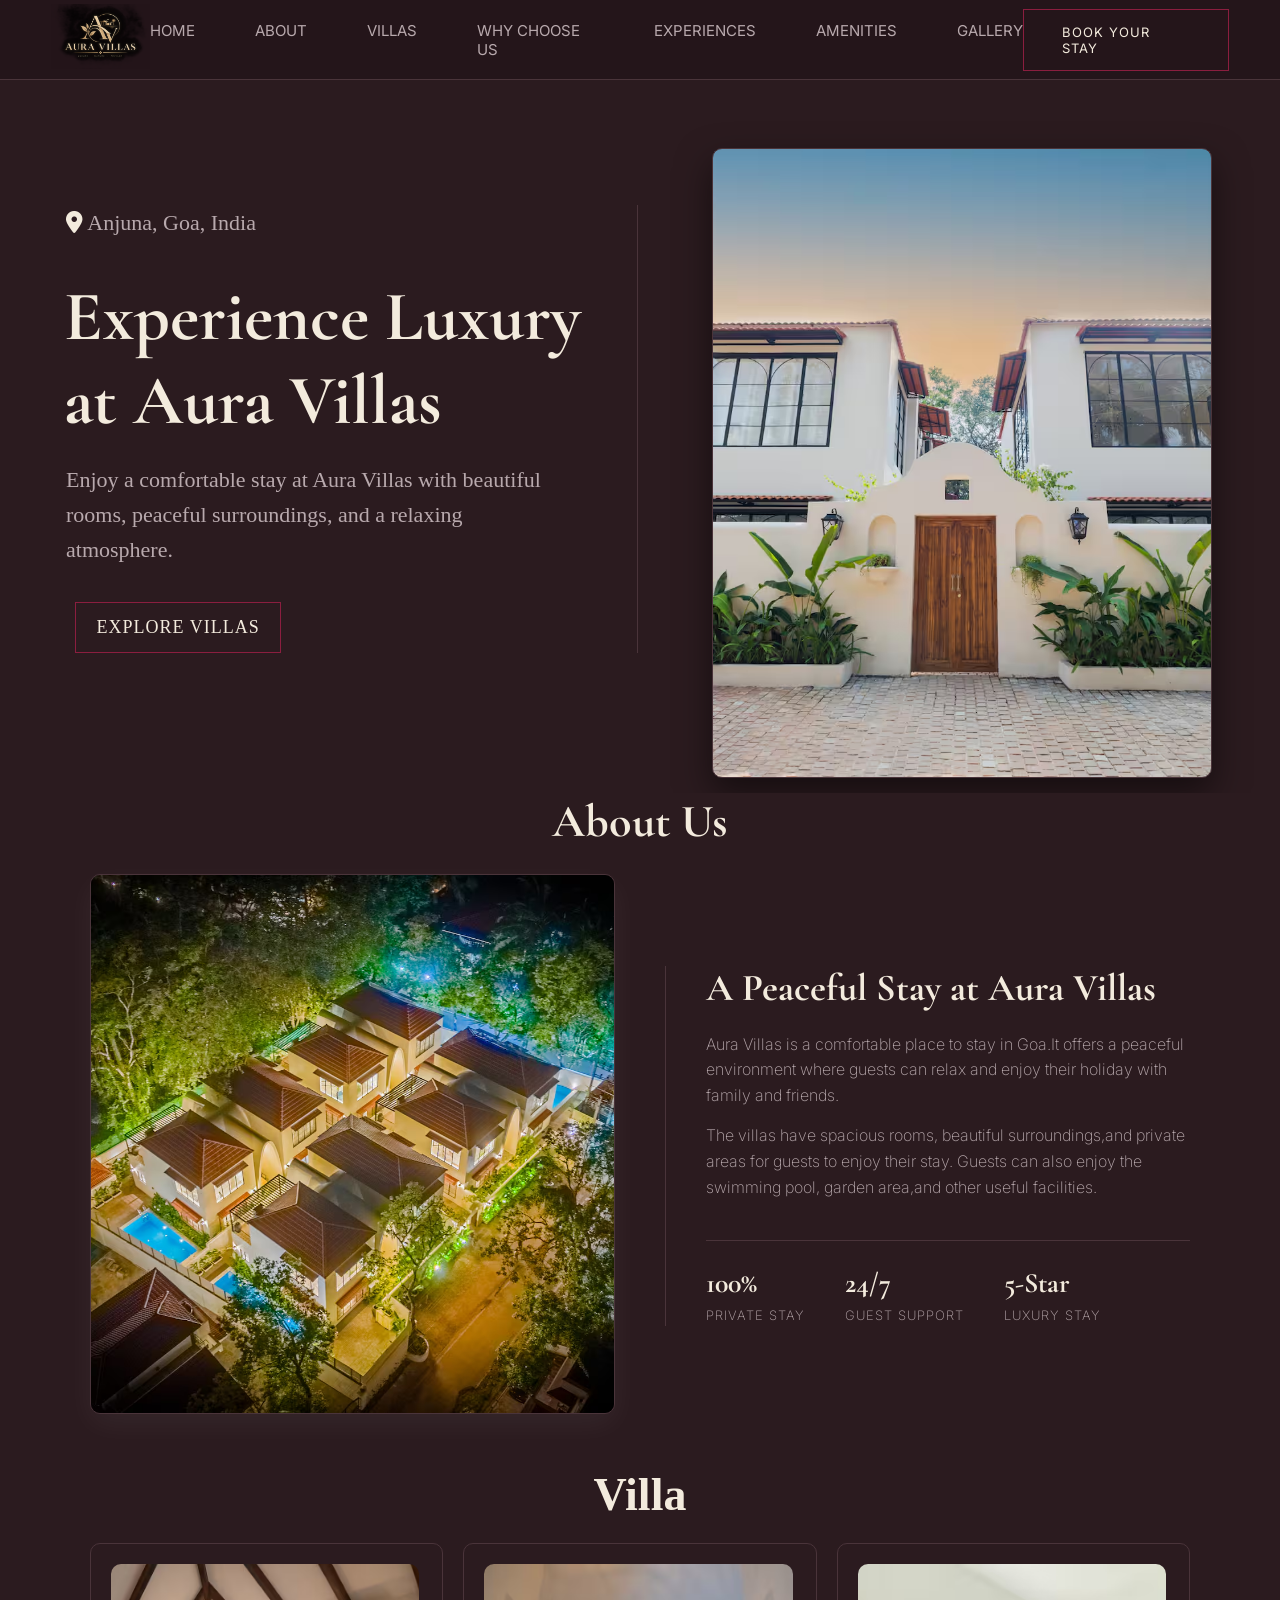
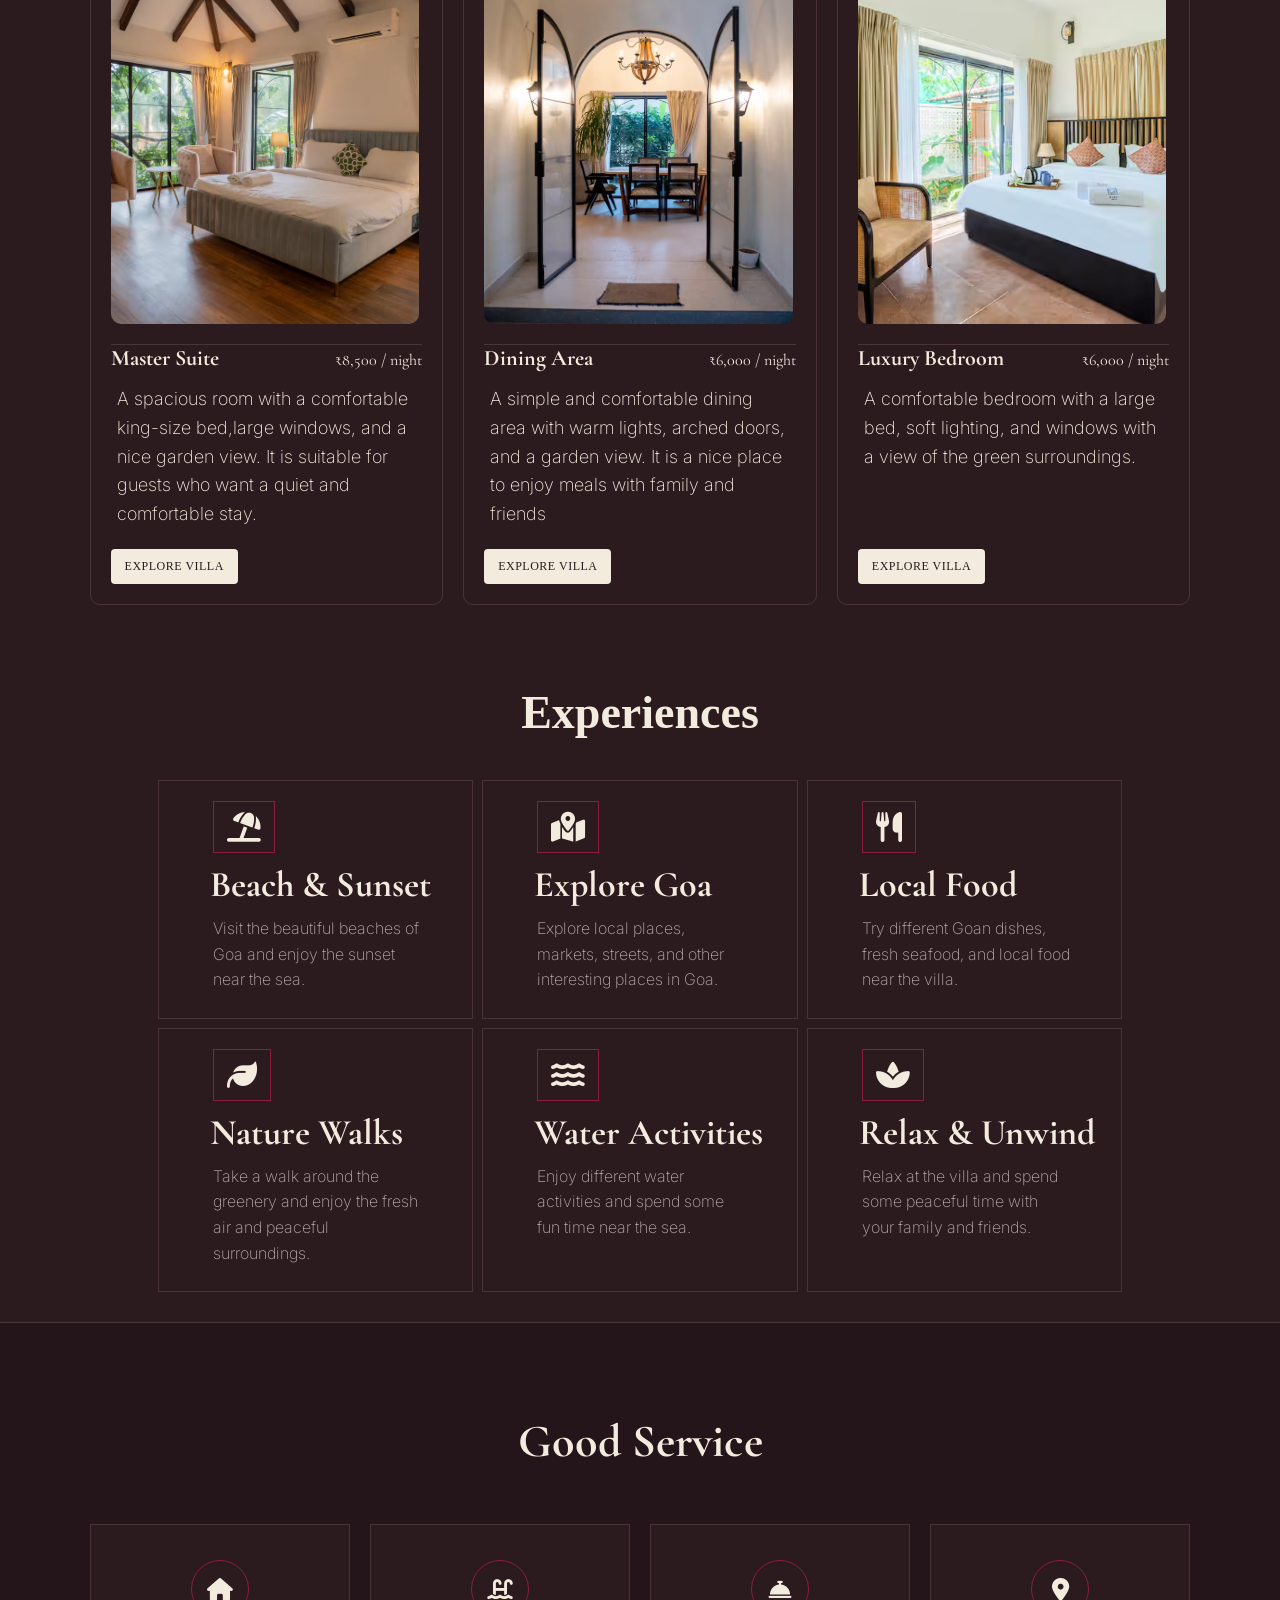
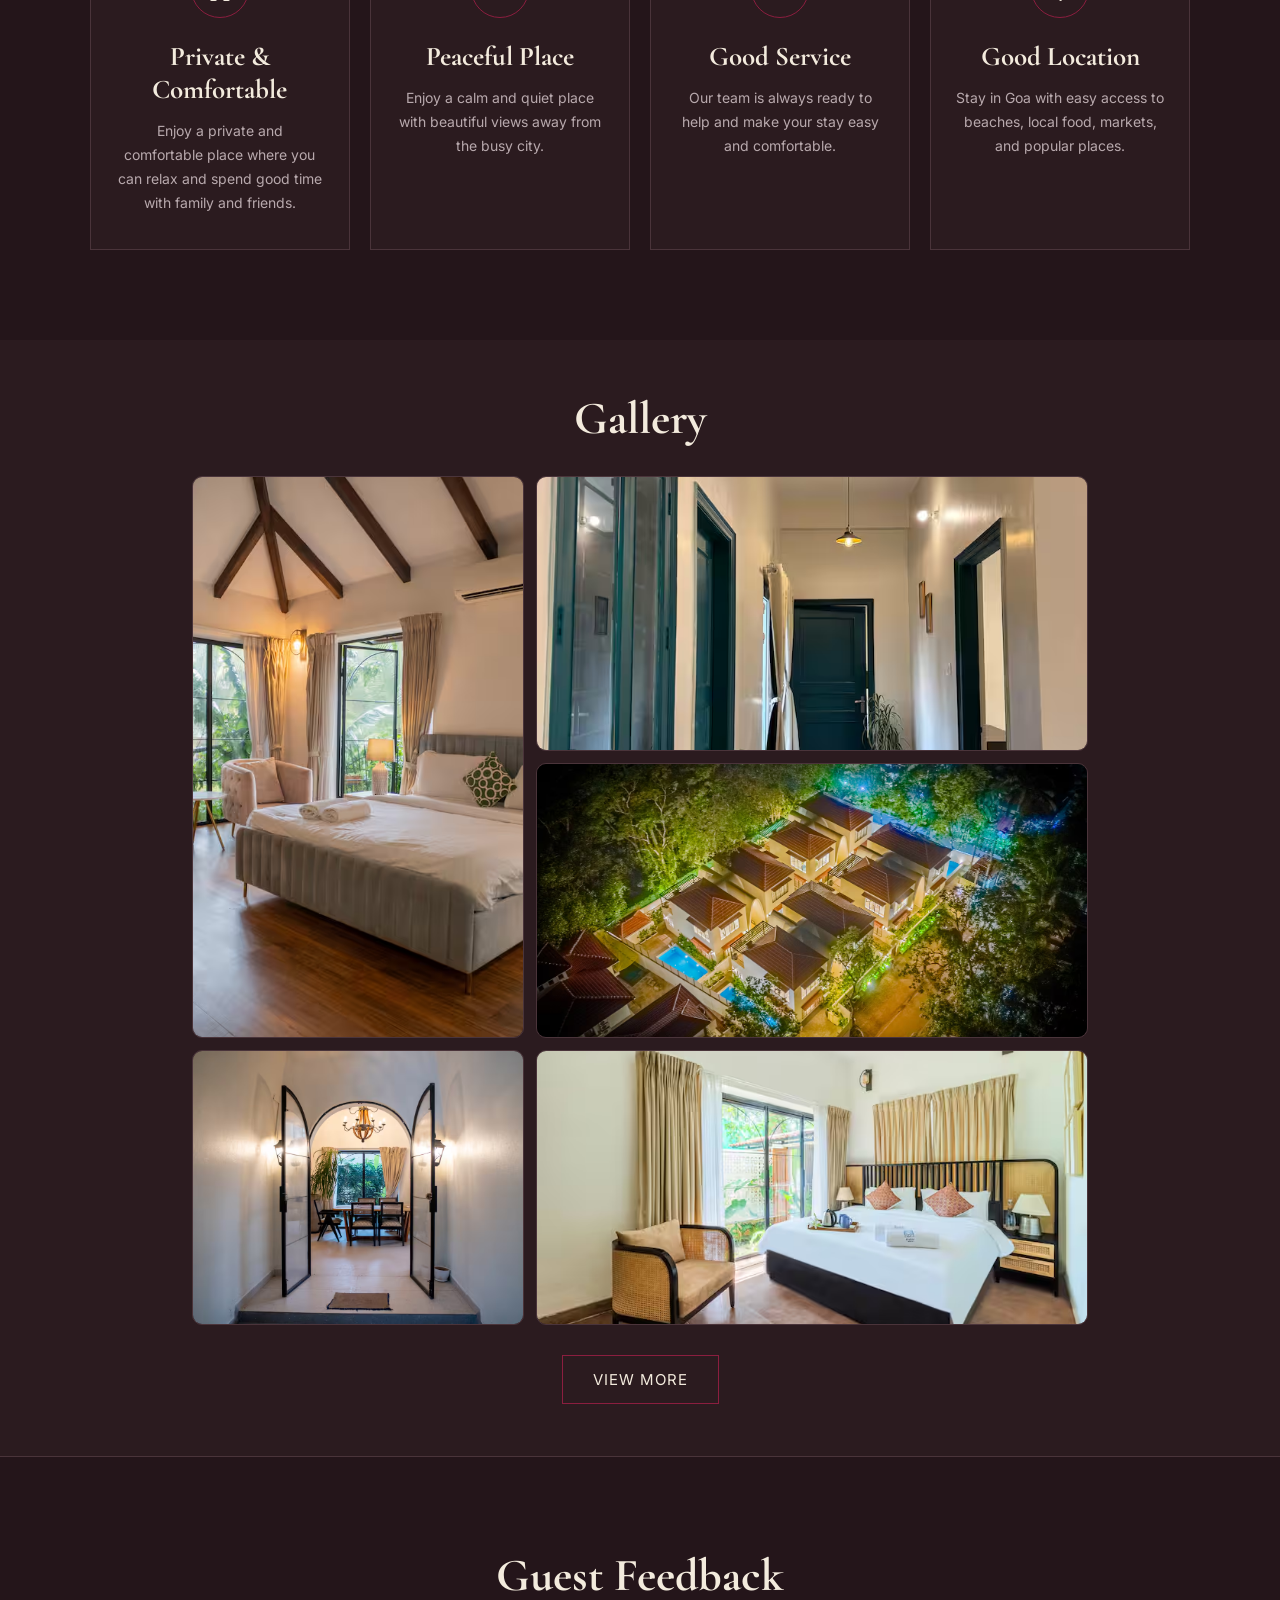
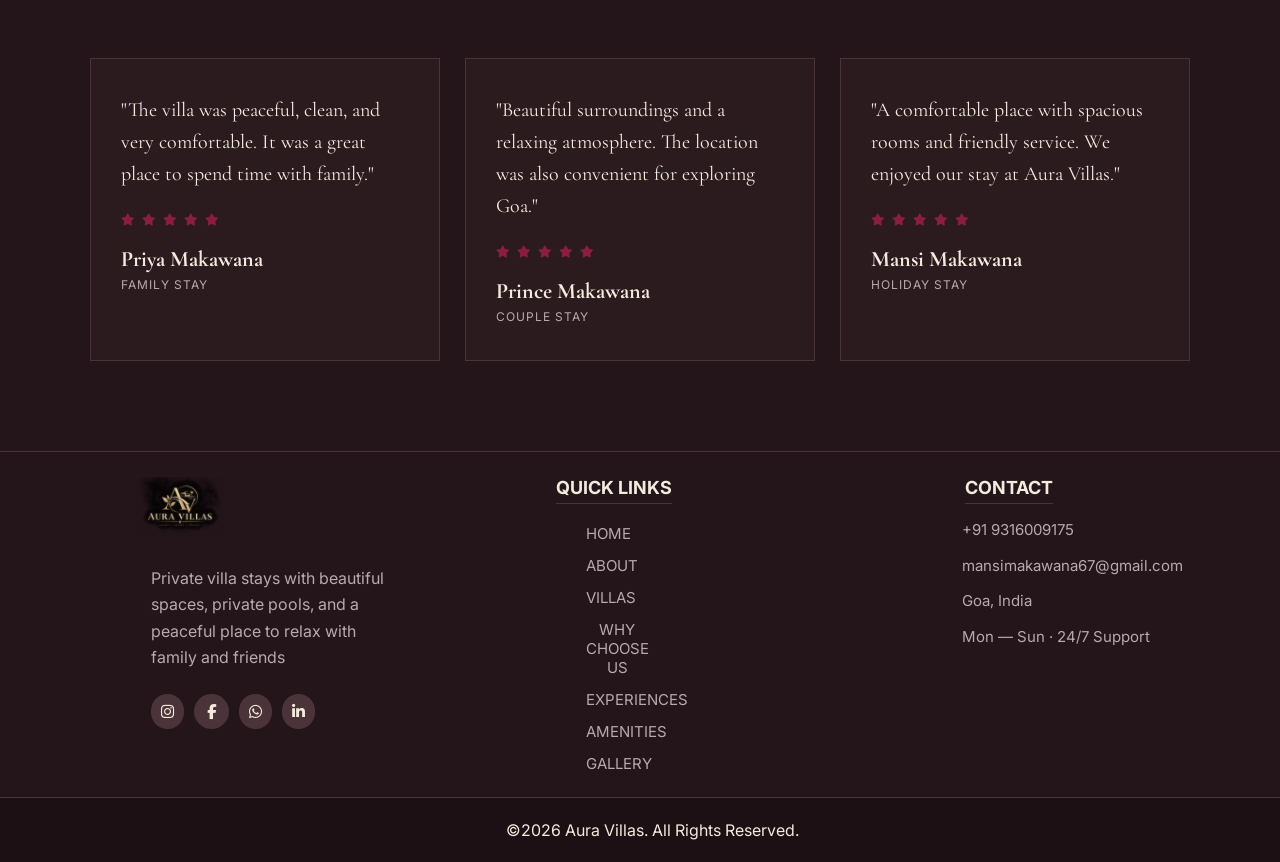
==== commit e77d9849: "link" ====
--- a/index.html
+++ b/index.html
@@ -289,7 +289,7 @@
     <!-- ================== -->
 
     <section id="reviews" class="reviews">
-        <h2>What Our Guests Say</h2>
+        <h2>Guest Feedback</h2>
 
         <div class="review-con">
 
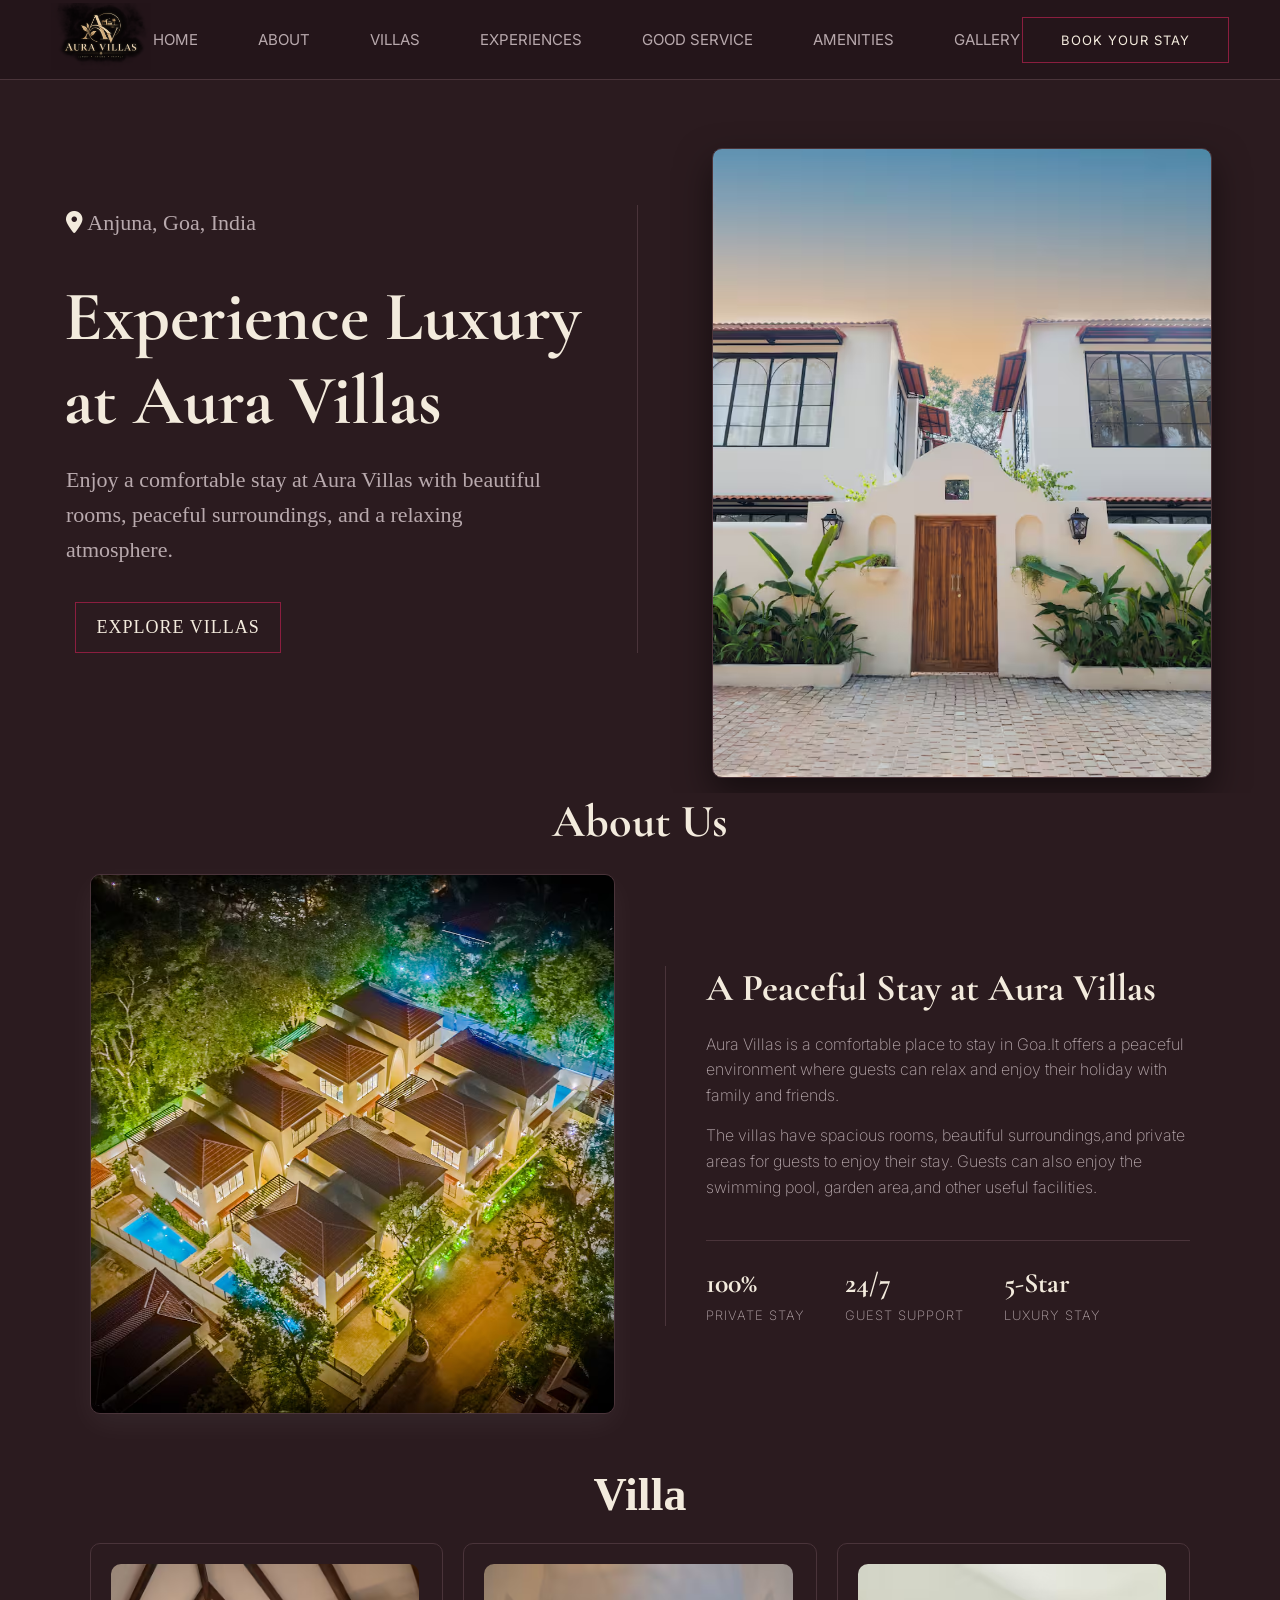
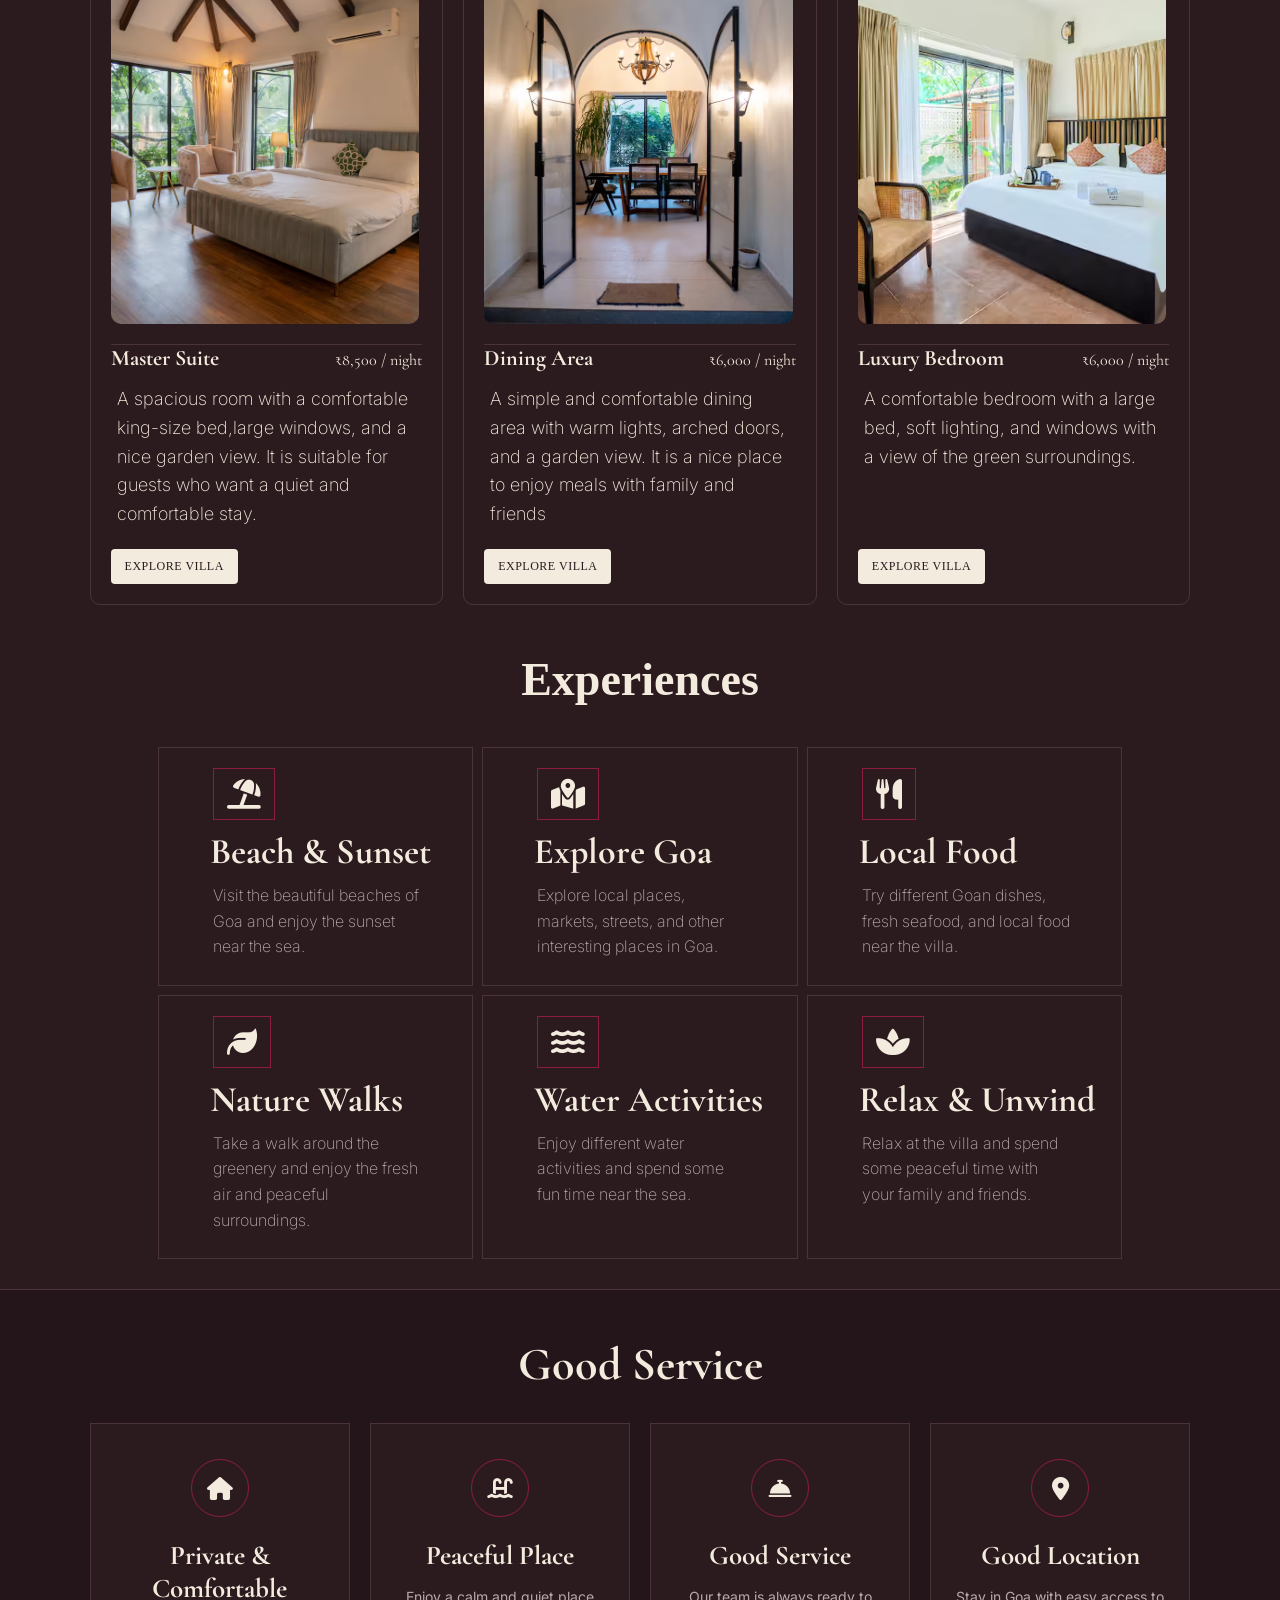
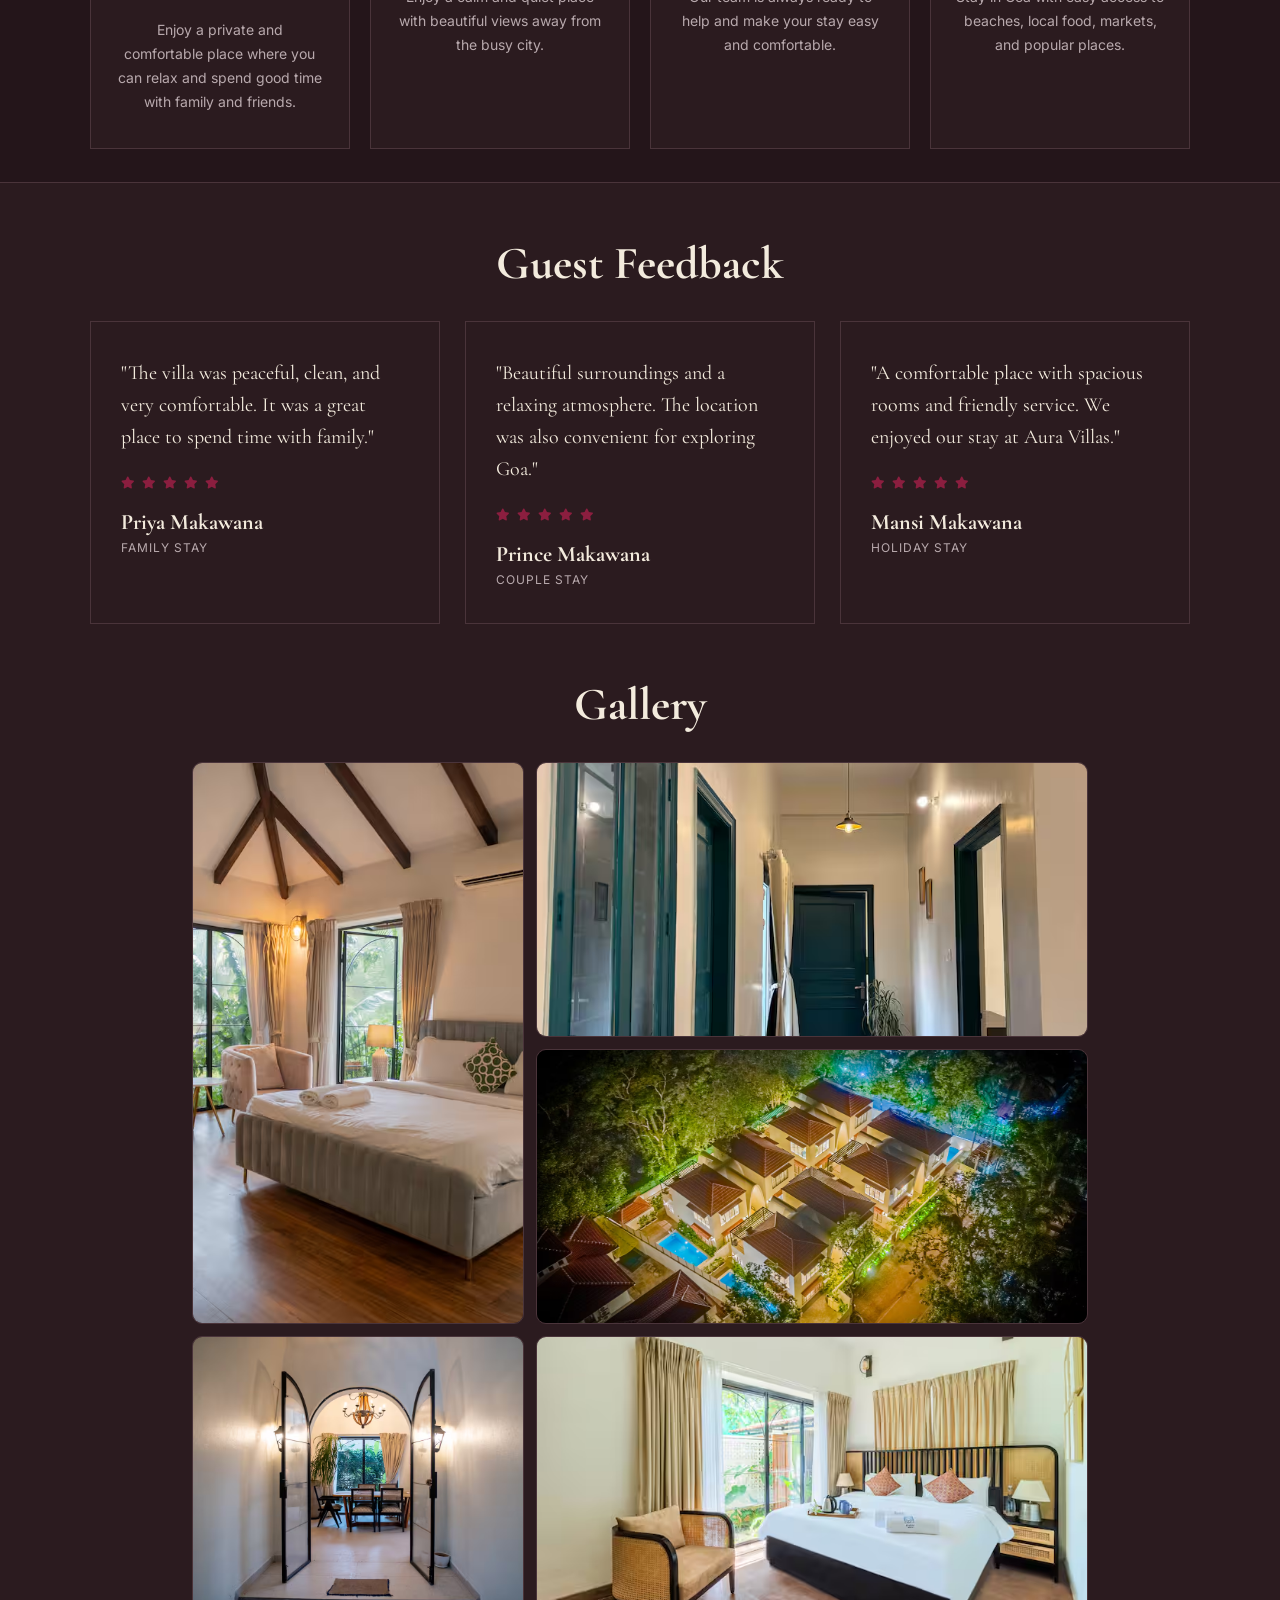
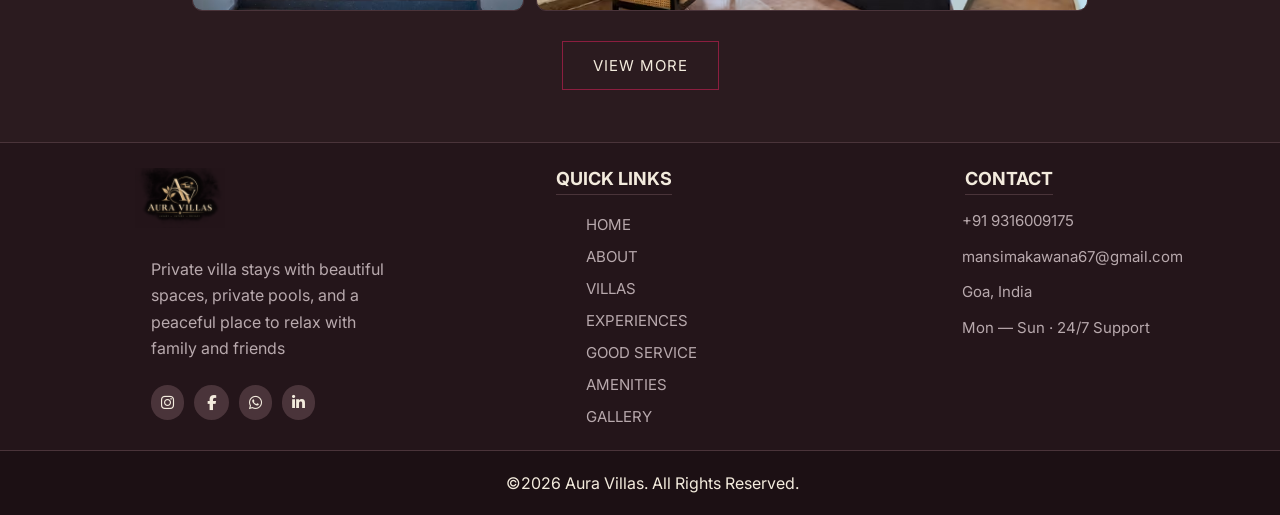
==== commit 1760627f: "link" ====
--- a/index.html
+++ b/index.html
@@ -20,8 +20,8 @@
             <a href="#home">Home</a>
             <a href="#about">About</a>
             <a href="#villa">Villas</a>
-            <a href="#used1">Why Choose Us</a>
             <a href="#experiences">Experiences</a>
+            <a href="#used1">Good Service</a>
             <a href="#amenities">Amenities</a>
             <a href="#gallery">Gallery</a>
 
@@ -235,6 +235,74 @@
 
         </div>
     </section>
+
+
+    <!-- ================== -->
+
+    <section id="amenities" class="reviews">
+        <h2>Guest Feedback</h2>
+
+        <div class="review-con">
+
+            <div class="review-card">
+
+
+                <p>"The villa was peaceful, clean, and very comfortable.
+                    It was a great place to spend time with family."</p>
+                <div class="stars">
+                    <i class="fa-solid fa-star"></i>
+                    <i class="fa-solid fa-star"></i>
+                    <i class="fa-solid fa-star"></i>
+                    <i class="fa-solid fa-star"></i>
+                    <i class="fa-solid fa-star"></i>
+                </div>
+
+                <h3>Priya Makawana</h3>
+                <span>Family Stay</span>
+            </div>
+
+
+            <div class="review-card">
+
+
+                <p> "Beautiful surroundings and a relaxing atmosphere.
+                    The location was also convenient for exploring Goa."</p>
+
+                <div class="stars">
+                    <i class="fa-solid fa-star"></i>
+                    <i class="fa-solid fa-star"></i>
+                    <i class="fa-solid fa-star"></i>
+                    <i class="fa-solid fa-star"></i>
+                    <i class="fa-solid fa-star"></i>
+                </div>
+
+                <h3>Prince Makawana</h3>
+                <span>Couple Stay</span>
+            </div>
+
+
+            <div class="review-card">
+
+
+                <p>"A comfortable place with spacious rooms and friendly
+                    service. We enjoyed our stay at Aura Villas."</p>
+
+                <div class="stars">
+                    <i class="fa-solid fa-star"></i>
+                    <i class="fa-solid fa-star"></i>
+
+
+                    <i class="fa-solid fa-star"></i>
+                    <i class="fa-solid fa-star"></i>
+                    <i class="fa-solid fa-star"></i>
+                </div>
+
+                <h3>Mansi Makawana</h3>
+                <span>Holiday Stay</span>
+            </div>
+
+        </div>
+    </section>
     <!-- ===========gallery============ -->
     <section id="gallery">
         <h2>Gallery</h2>
@@ -285,73 +353,6 @@
             <img id="popupImage">
         </div>
     </section>
-
-    <!-- ================== -->
-
-    <section id="reviews" class="reviews">
-        <h2>Guest Feedback</h2>
-
-        <div class="review-con">
-
-            <div class="review-card">
-
-
-                <p>"The villa was peaceful, clean, and very comfortable.
-                    It was a great place to spend time with family."</p>
-                <div class="stars">
-                    <i class="fa-solid fa-star"></i>
-                    <i class="fa-solid fa-star"></i>
-                    <i class="fa-solid fa-star"></i>
-                    <i class="fa-solid fa-star"></i>
-                    <i class="fa-solid fa-star"></i>
-                </div>
-
-                <h3>Priya Makawana</h3>
-                <span>Family Stay</span>
-            </div>
-
-
-            <div class="review-card">
-
-
-                <p> "Beautiful surroundings and a relaxing atmosphere.
-                    The location was also convenient for exploring Goa."</p>
-
-                <div class="stars">
-                    <i class="fa-solid fa-star"></i>
-                    <i class="fa-solid fa-star"></i>
-                    <i class="fa-solid fa-star"></i>
-                    <i class="fa-solid fa-star"></i>
-                    <i class="fa-solid fa-star"></i>
-                </div>
-
-                <h3>Prince Makawana</h3>
-                <span>Couple Stay</span>
-            </div>
-
-
-            <div class="review-card">
-
-
-                <p>"A comfortable place with spacious rooms and friendly
-                    service. We enjoyed our stay at Aura Villas."</p>
-
-                <div class="stars">
-                    <i class="fa-solid fa-star"></i>
-                    <i class="fa-solid fa-star"></i>
-
-
-                    <i class="fa-solid fa-star"></i>
-                    <i class="fa-solid fa-star"></i>
-                    <i class="fa-solid fa-star"></i>
-                </div>
-
-                <h3>Mansi Makawana</h3>
-                <span>Holiday Stay</span>
-            </div>
-
-        </div>
-    </section>
     <!-- ================foote========== -->
     <footer class="site-footer">
         <div class="footer-container">
@@ -380,8 +381,8 @@
                     <a href="#home">Home</a>
                     <a href="#about">About</a>
                     <a href="#villa">Villas</a>
-                    <a href="#used1">Why Choose Us</a>
                     <a href="#experiences">Experiences</a>
+                    <a href="#used1">Good Service</a>
                     <a href="#amenities">Amenities</a>
                     <a href="#gallery">Gallery</a>
 
--- a/css/style.css
+++ b/css/style.css
@@ -409,7 +409,7 @@
 
 #used1 {
     background-color: var(--color8);
-    padding: 90px 7%;
+    padding: 46px 7% 0 7%;
     border-top: 1px solid var(--color3);
 }
 
@@ -417,7 +417,7 @@
     font-family: var(--serif);
     font-size: 46px;
     text-align: center;
-    margin-bottom: 55px;
+    margin-bottom: 31px;
     color: var(--color5);
 }
 
@@ -425,6 +425,7 @@
     display: grid;
     grid-template-columns: repeat(4, 1fr);
     gap: 20px;
+    padding-bottom: 3%;
 }
 
 .why-card {
@@ -483,7 +484,7 @@
 
 #experiences h2 {
     font-size: 46px;
-    padding: 81px 0 1px 0;
+    padding: 48px 0 1px 0;
     text-align: center;
 }
 
@@ -542,8 +543,9 @@
 
 #amenities {
     background-color: var(--color4);
-    padding: 90px 7%;
+    padding: 52px 7%;
     border-top: 1px solid var(--color3);
+    1
 }
 
 #amenities h2 {
@@ -551,7 +553,7 @@
     font-size: 46px;
     text-align: center;
     color: var(--color5);
-    margin-bottom: 12px;
+    margin-bottom: 30px;
 }
 
 .amenities-intro {
@@ -626,7 +628,7 @@
 
 #gallery {
     background-color: var(--color4);
-    padding: 50px 0 4%;
+    padding: 0px 0 4%;
 }
 
 #gallery h2 {
@@ -842,7 +844,7 @@
     display: flex;
     flex-direction: column;
     align-items: flex-start;
-    margin: 5% 43%;
+    margin: 5% 0% 5% 43%;
     gap: 13px;
 }
 
